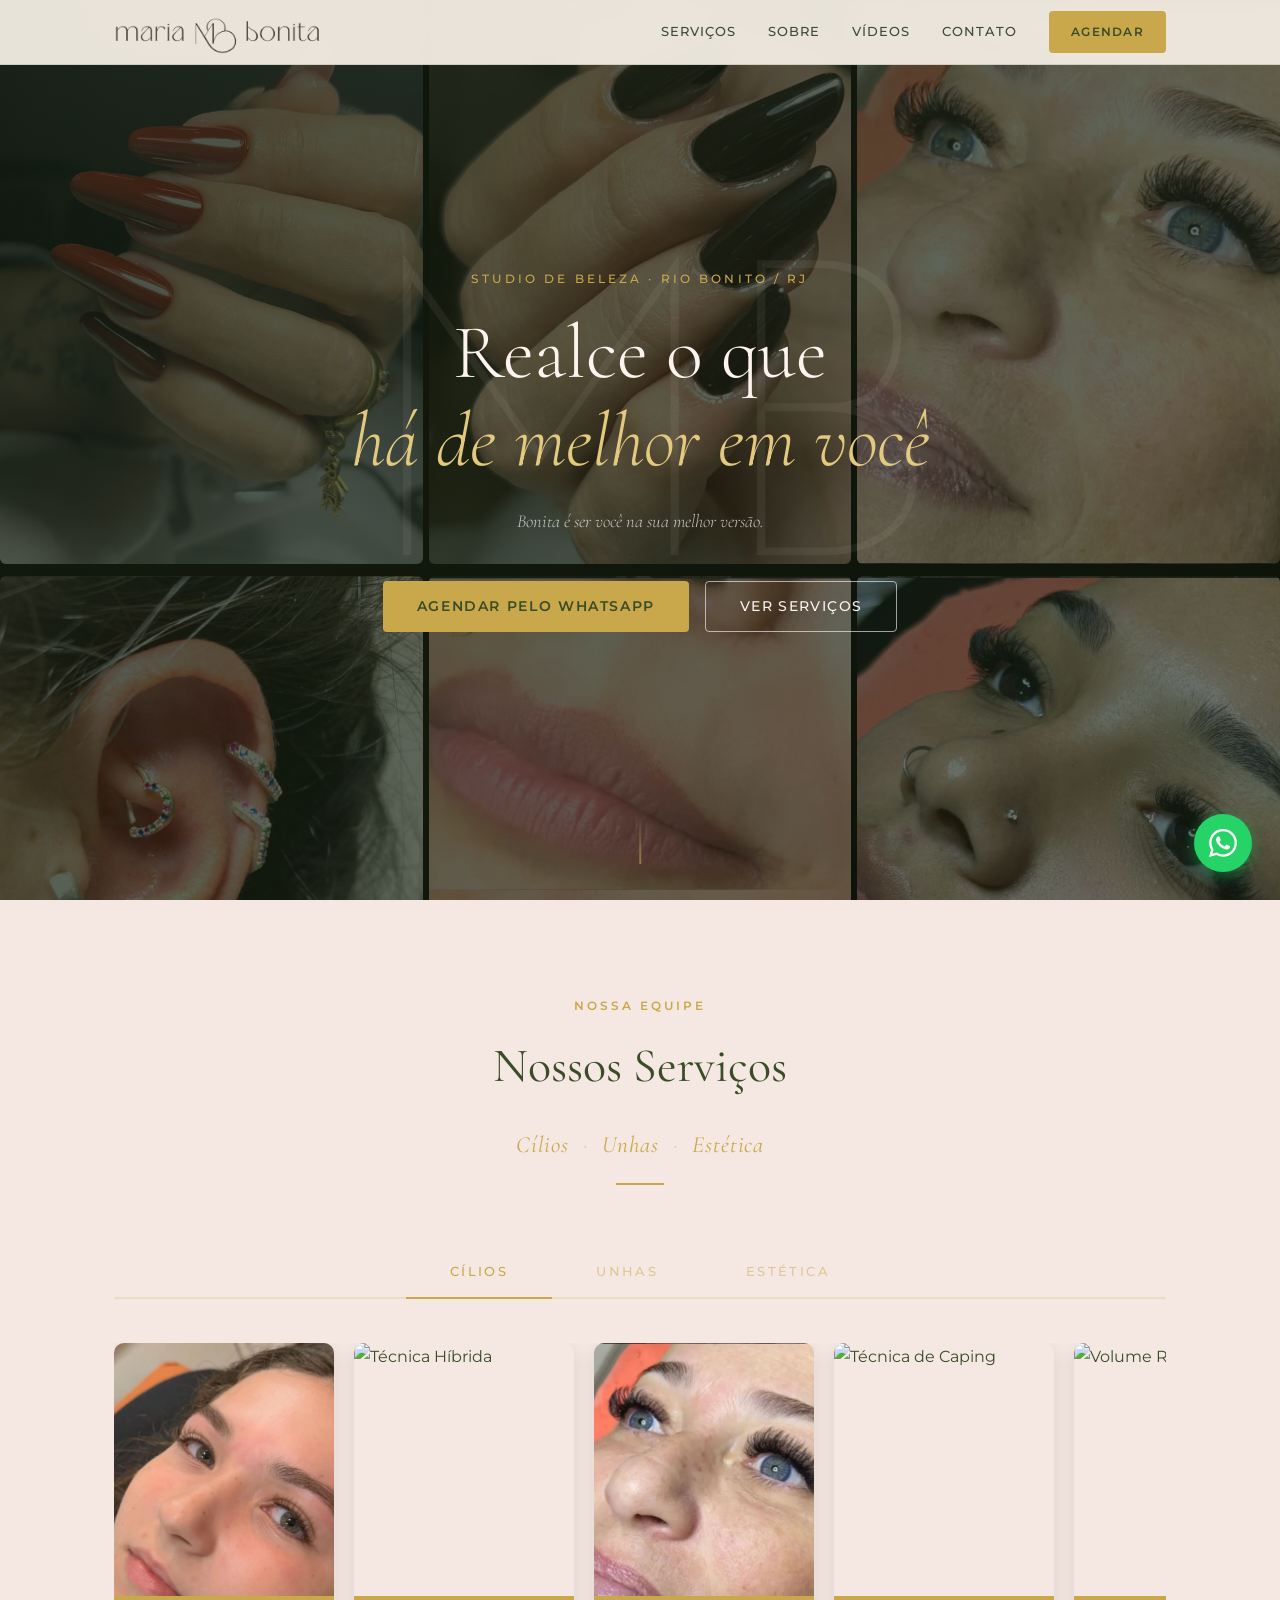
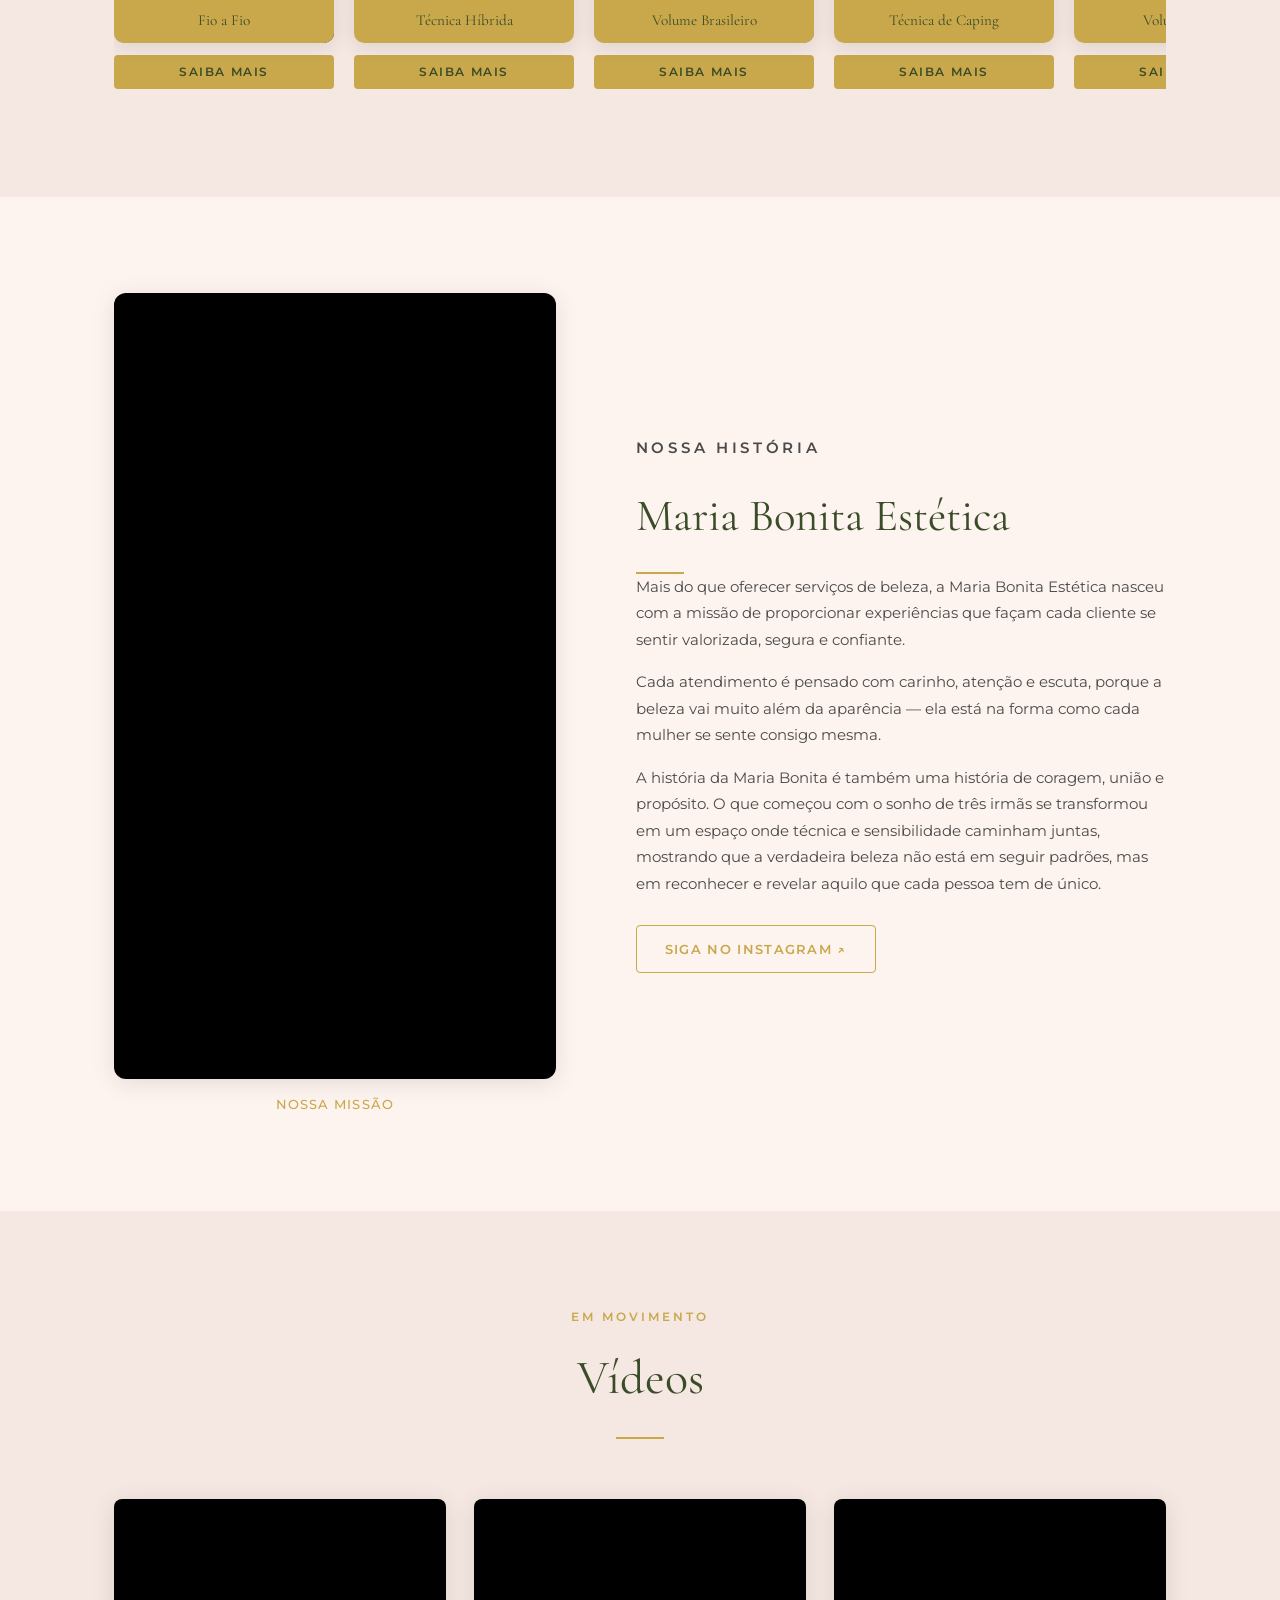
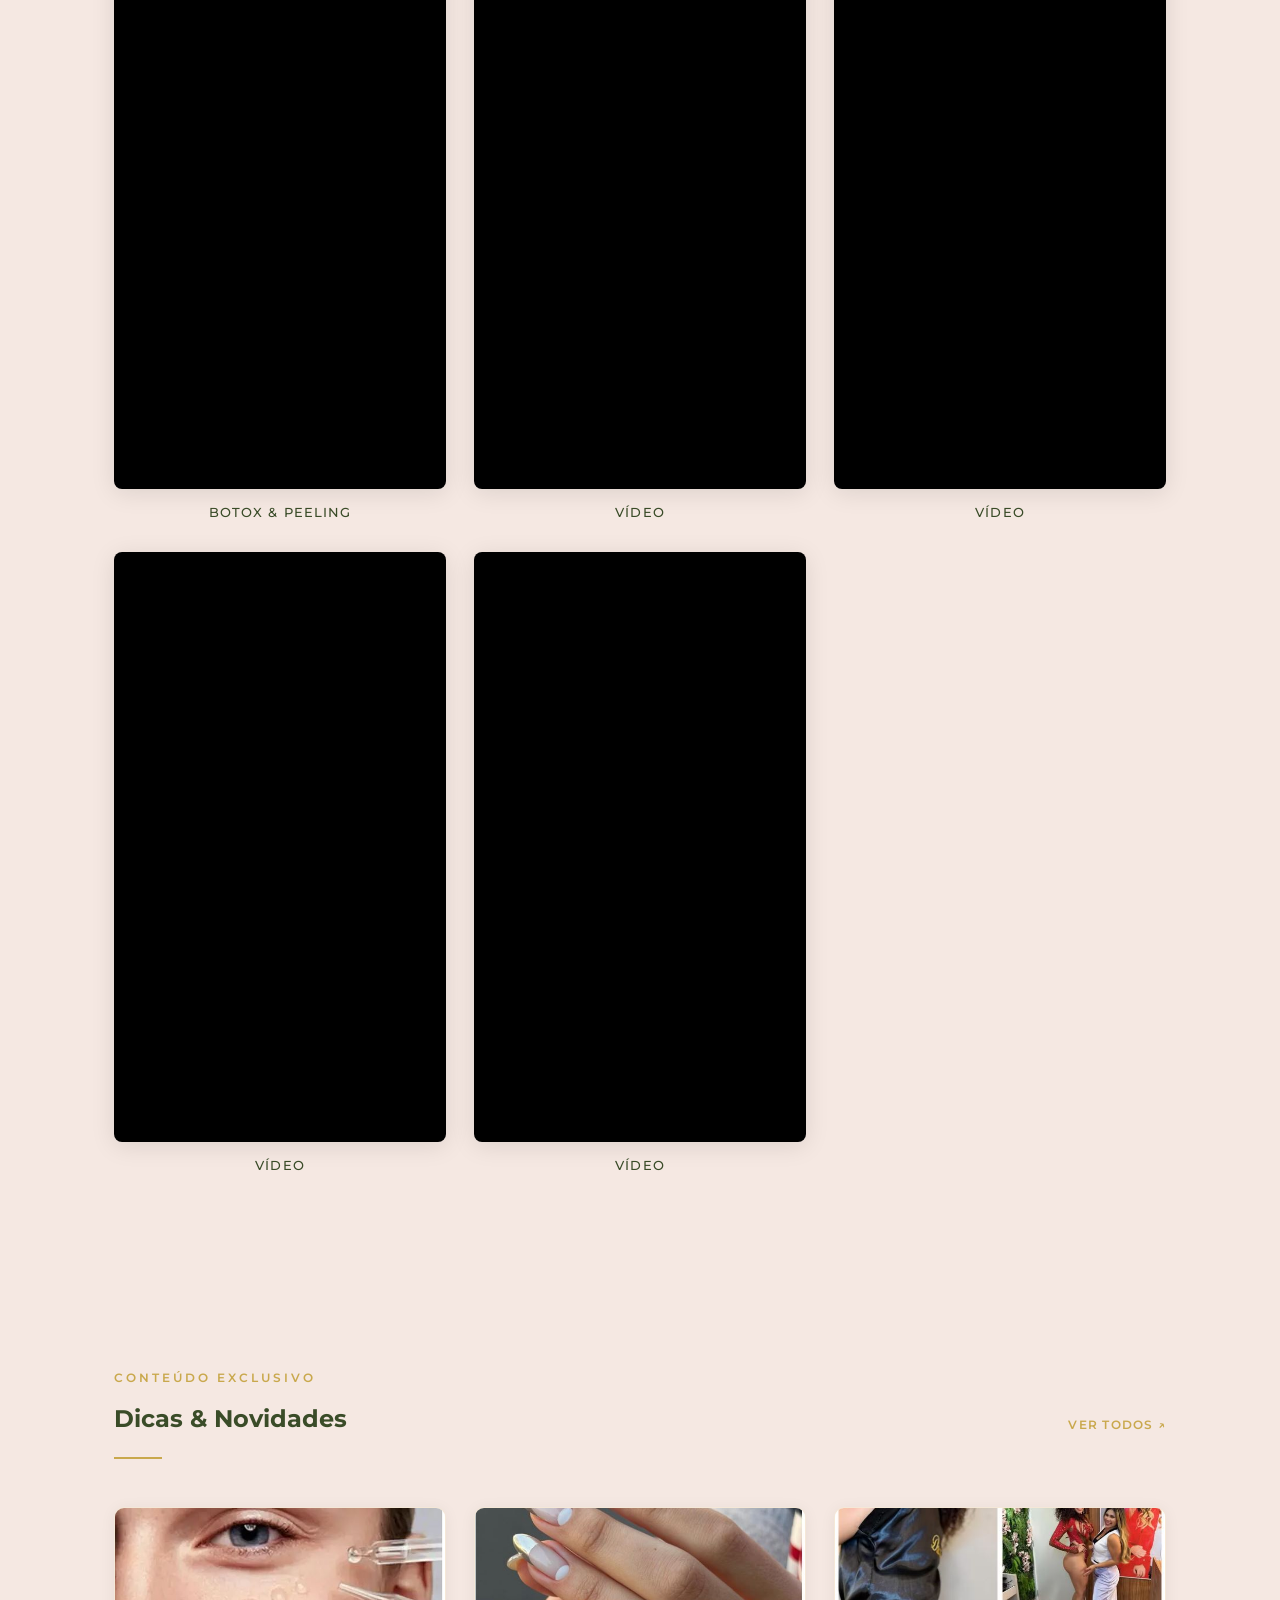
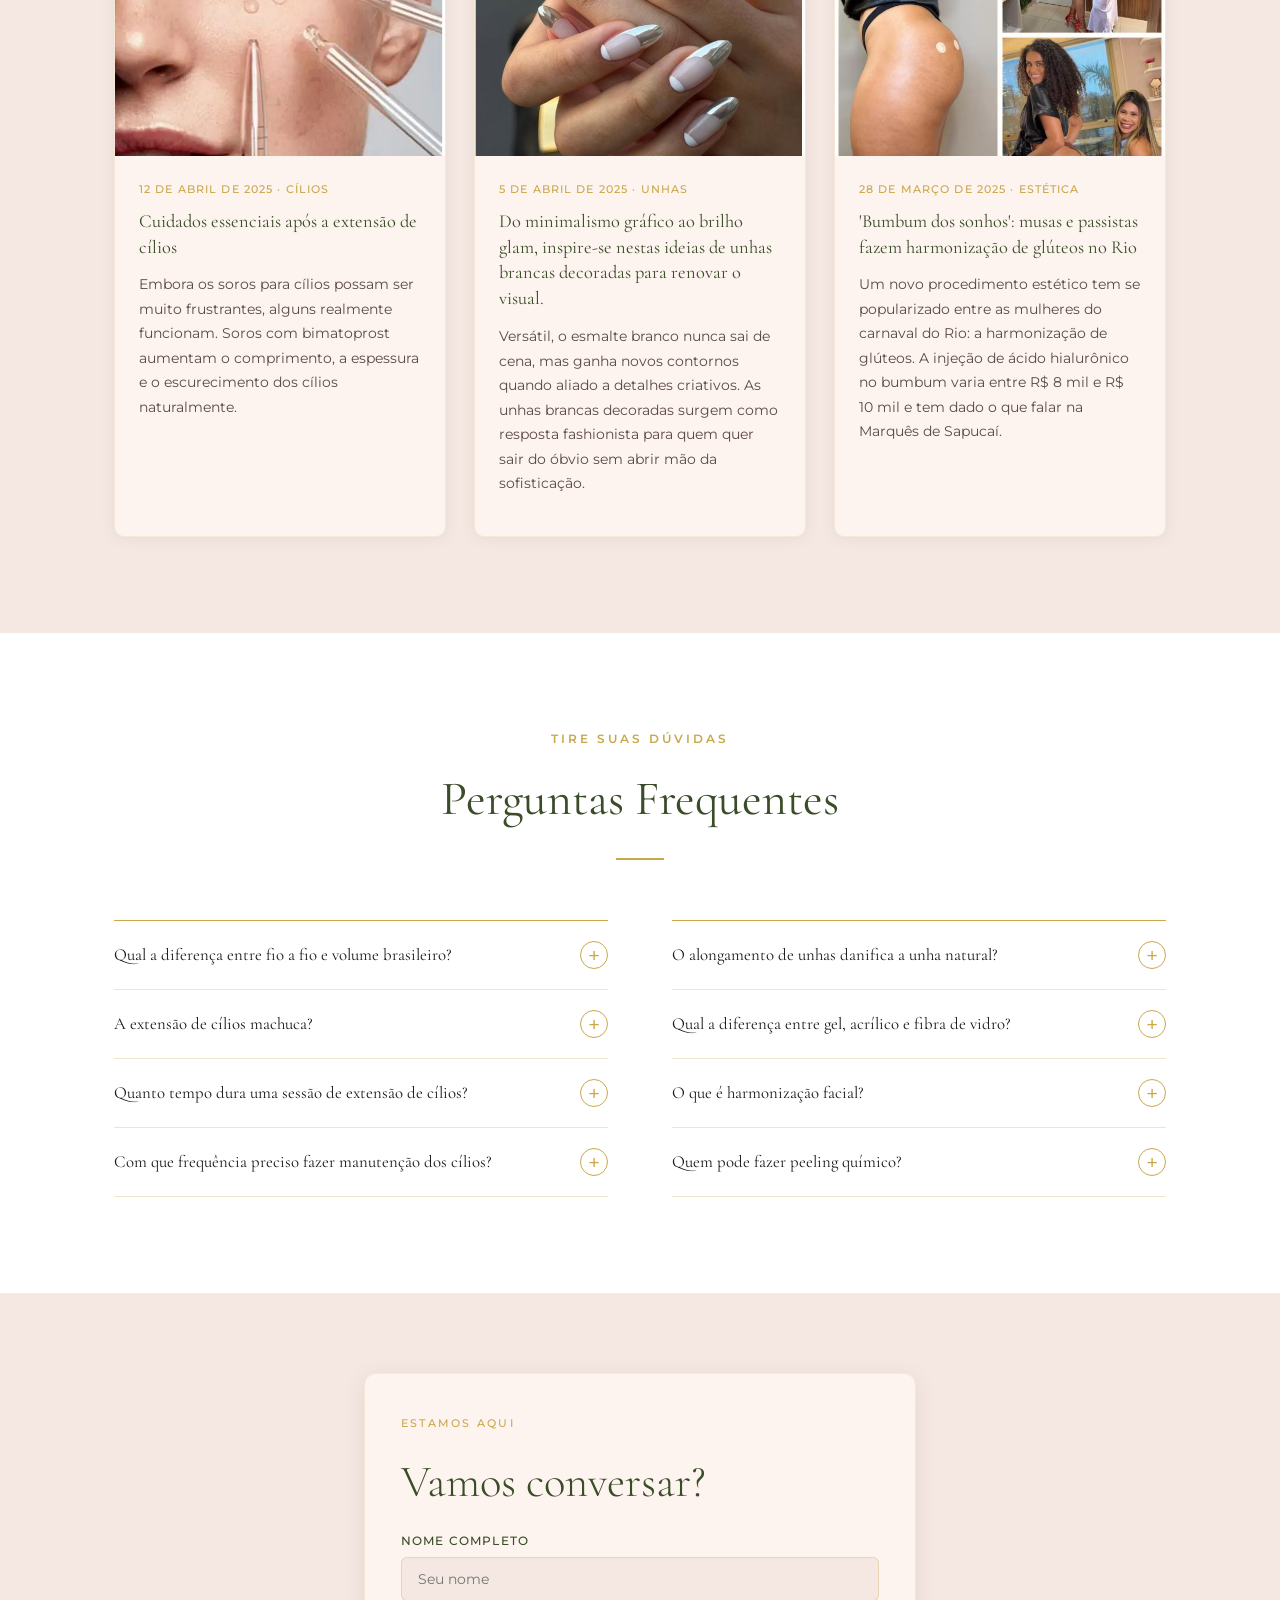
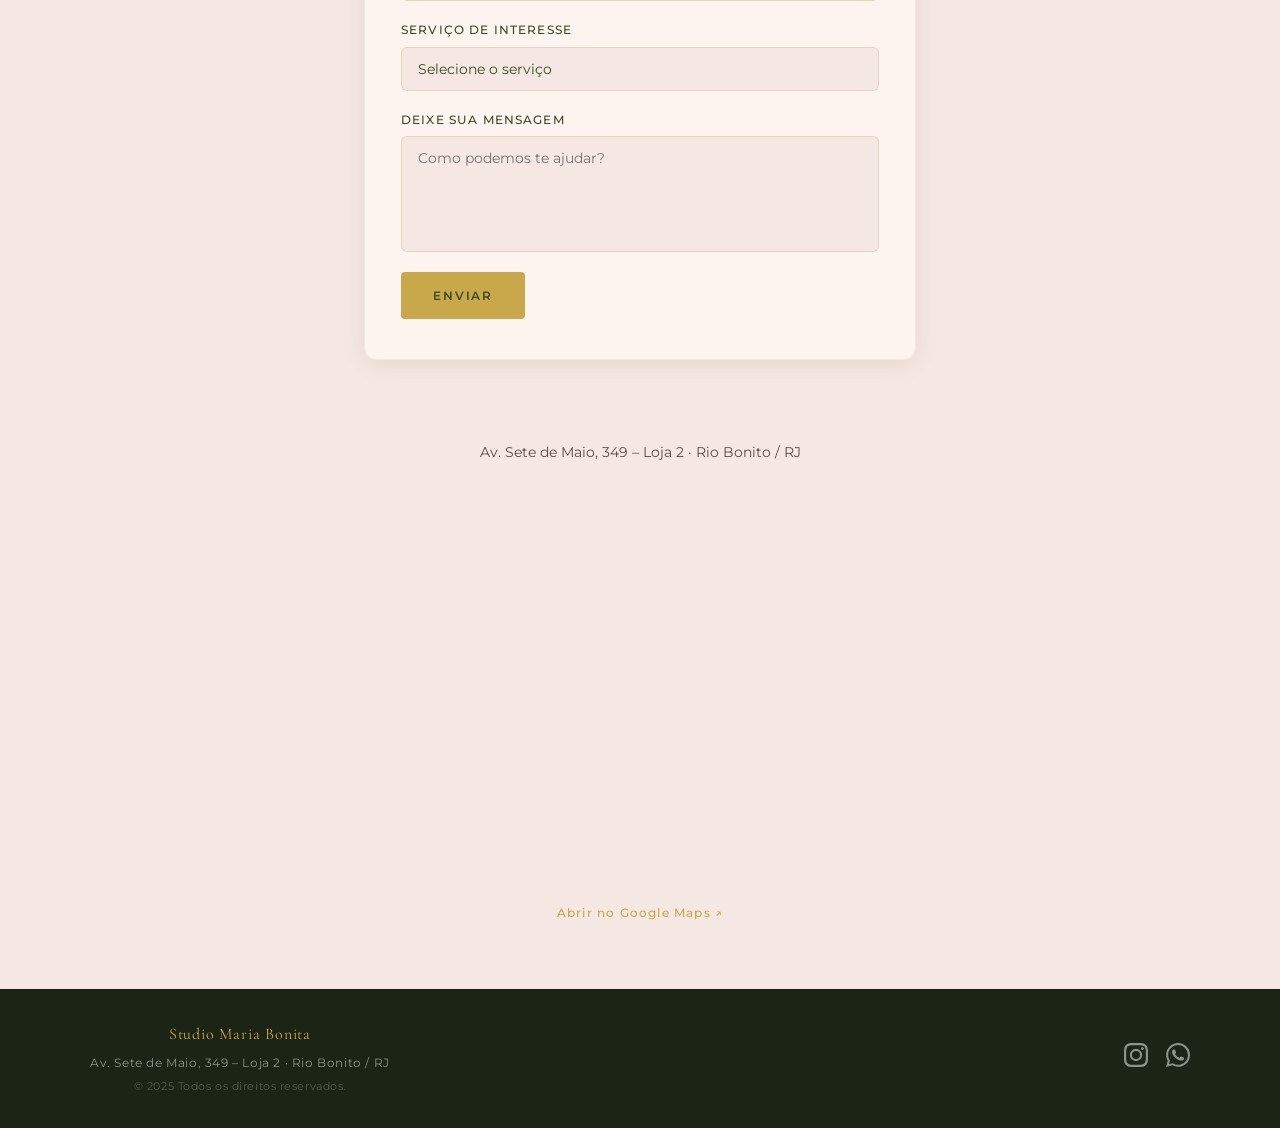
==== index.html @ 5a76dc95 "Blog: atualiza titulo do card 2 para unhas brancas decoradas Co-Authored-By: Claude Sonnet 4.6 <nore" ====
<!DOCTYPE html>
<html lang="pt-BR">
<head>
  <meta charset="UTF-8" />
  <meta name="viewport" content="width=device-width, initial-scale=1.0" />
  <title>Studio Maria Bonita – Rio Bonito/RJ</title>
  <link rel="preconnect" href="https://fonts.googleapis.com" />
  <link rel="preconnect" href="https://fonts.gstatic.com" crossorigin />
  <link href="https://fonts.googleapis.com/css2?family=Cormorant+Garamond:ital,wght@0,300;0,400;0,600;1,300;1,400&family=Josefin+Sans:wght@100;300&family=Montserrat:wght@300;400;500;600&display=swap" rel="stylesheet" />
  <link rel="stylesheet" href="style.css" />
</head>
<body>

  <!-- HEADER -->
  <header>
    <div class="header-inner">
      <div class="logo">
        <img src="fotos/logo_mb_transparente.png" alt="Maria Bonita Studio de Beleza" class="logo-img" />
      </div>
      <button class="menu-toggle" id="menuToggle" aria-label="Abrir menu">
        <span></span><span></span><span></span>
      </button>
      <nav id="mainNav">
        <a href="#servicos">Serviços</a>
        <a href="#sobre">Sobre</a>
        <a href="#videos">Vídeos</a>
        <a href="#contato">Contato</a>
        <a href="https://wa.me/5521996194593" class="btn-nav" target="_blank" rel="noopener">Agendar</a>
      </nav>
    </div>
  </header>

  <!-- HERO com galeria de fundo -->
  <section class="hero">

    <!-- Colunas de fotos rolando como fundo -->
    <div class="gallery-infinite hero-gallery">

      <!-- Coluna 1 -->
      <div class="gallery-col">
        <div class="gallery-col-track" style="--dur:32s">
          <img src="fotos/foto 1.jpg"  alt="Studio Maria Bonita" />
          <img src="fotos/foto 2.JPG"  alt="Lash Designer" />
          <img src="fotos/foto 3.JPG"  alt="Studio Maria Bonita" />
          <img src="fotos/foto 4.JPG"  alt="Studio Maria Bonita" />
          <!-- duplicado -->
          <img src="fotos/foto 1.jpg"  alt="Studio Maria Bonita" aria-hidden="true" />
          <img src="fotos/foto 2.JPG"  alt="Lash Designer" aria-hidden="true" />
          <img src="fotos/foto 3.JPG"  alt="Studio Maria Bonita" aria-hidden="true" />
          <img src="fotos/foto 4.JPG"  alt="Studio Maria Bonita" aria-hidden="true" />
        </div>
      </div>

      <!-- Coluna 2 (mais lenta) -->
      <div class="gallery-col">
        <div class="gallery-col-track" style="--dur:45s">
          <img src="fotos/foto 5.JPG"  alt="Studio Maria Bonita" />
          <img src="fotos/foto 6.JPG"  alt="Studio Maria Bonita" />
          <img src="fotos/foto 7.JPG"  alt="Studio Maria Bonita" />
          <img src="fotos/foto 8.JPG"  alt="Studio Maria Bonita" />
          <!-- duplicado -->
          <img src="fotos/foto 5.JPG"  alt="Studio Maria Bonita" aria-hidden="true" />
          <img src="fotos/foto 6.JPG"  alt="Studio Maria Bonita" aria-hidden="true" />
          <img src="fotos/foto 7.JPG"  alt="Studio Maria Bonita" aria-hidden="true" />
          <img src="fotos/foto 8.JPG"  alt="Studio Maria Bonita" aria-hidden="true" />
        </div>
      </div>

      <!-- Coluna 3 -->
      <div class="gallery-col">
        <div class="gallery-col-track" style="--dur:38s">
          <img src="fotos/foto 9.JPG"   alt="Studio Maria Bonita" />
          <img src="fotos/foto 10.JPG"  alt="Studio Maria Bonita" />
          <img src="fotos/foto 11.JPG"  alt="Studio Maria Bonita" />
          <img src="fotos/foto 11.webp" alt="Studio Maria Bonita" />
          <!-- duplicado -->
          <img src="fotos/foto 9.JPG"   alt="Studio Maria Bonita" aria-hidden="true" />
          <img src="fotos/foto 10.JPG"  alt="Studio Maria Bonita" aria-hidden="true" />
          <img src="fotos/foto 11.JPG"  alt="Studio Maria Bonita" aria-hidden="true" />
          <img src="fotos/foto 11.webp" alt="Studio Maria Bonita" aria-hidden="true" />
        </div>
      </div>

    </div><!-- /hero-gallery -->

    <div class="hero-overlay"></div>
    <div class="hero-watermark" aria-hidden="true">MB</div>
    <div class="hero-content">
      <p class="hero-eyebrow">Studio de Beleza · Rio Bonito / RJ</p>
      <h1>Realce o que<br /><em>há de melhor em você</em></h1>
      <p class="hero-slogan">Bonita é ser você na sua melhor versão.</p>
      <div class="hero-actions">
        <a href="https://wa.me/5521996194593" class="btn-primary" target="_blank" rel="noopener">
          Agendar pelo WhatsApp
        </a>
        <a href="#servicos" class="btn-outline">Ver Serviços</a>
      </div>
    </div>
    <div class="hero-scroll-hint">
      <span></span>
    </div>
  </section>

  <!-- SERVIÇOS -->
  <section id="servicos" class="section services-section">
    <div class="container">
      <div class="section-header">
        <p class="section-eyebrow">Nossa equipe</p>
        <h2>Nossos Serviços</h2>
        <p class="services-specialties">
          <span class="spc-tag">Cílios</span>
          <span class="spc-sep">·</span>
          <span class="spc-tag">Unhas</span>
          <span class="spc-sep">·</span>
          <span class="spc-tag">Estética</span>
        </p>
        <div class="divider"></div>
      </div>

      <!-- Abas por profissional -->
      <div class="prof-tabs">
        <button class="prof-tab active" data-prof="kelly">
          <span class="prof-tab-role">Cílios</span>
        </button>
        <button class="prof-tab" data-prof="dayne">
          <span class="prof-tab-role">Unhas</span>
        </button>
        <button class="prof-tab" data-prof="lorrany">
          <span class="prof-tab-role">Estética</span>
        </button>
      </div>

      <!-- KELLY -->
      <div class="prof-panel active" id="panel-kelly">
        <div class="prof-scroll">

          <div class="svc-card">
            <div class="svc-img">
              <img src="Kelly/fia fio.JPG" alt="Fio a Fio" />
              <div class="svc-label"><span>Fio a Fio</span></div>
            </div>
            <button class="svc-saiba"
              data-foto="Kelly/fia fio.JPG"
              data-nome="Fio a Fio"
              data-desc="Natural e discreto — aplicamos um fio sintético ultrafino por cílio natural. Ideal para quem busca um olhar levinho, sofisticado e de efeito natural no dia a dia. Perfeito para iniciantes ou para quem prefere resultados sutis e elegantes."
              data-preco="A partir de R$ 140"
              data-manut="Manutenção R$ 80"
              data-wa="Olá!%20Gostaria%20de%20agendar%20Fio%20a%20Fio%20com%20a%20Kelly.">Saiba mais</button>
          </div>

          <div class="svc-card">
            <div class="svc-img">
              <img src="Kelly/foto 2.JPG" alt="Técnica Híbrida" />
              <div class="svc-label"><span>Técnica Híbrida</span></div>
            </div>
            <button class="svc-saiba"
              data-foto="Kelly/foto 2.JPG"
              data-nome="Técnica Híbrida"
              data-desc="Combina o fio a fio com o volume, alternando fios simples e leques ao longo do olhar. O resultado é um olhar cheio de textura e profundidade, sem perder a naturalidade. Excelente para quem quer mais do que o fio a fio, mas ainda prefere um efeito delicado."
              data-preco="A partir de R$ 160"
              data-manut="Manutenção R$ 90"
              data-wa="Olá!%20Gostaria%20de%20agendar%20Técnica%20Híbrida%20com%20a%20Kelly.">Saiba mais</button>
          </div>

          <div class="svc-card">
            <div class="svc-img">
              <img src="Kelly/volume brasilheiro.JPG" alt="Volume Brasileiro" />
              <div class="svc-label"><span>Volume Brasileiro</span></div>
            </div>
            <button class="svc-saiba"
              data-foto="Kelly/volume brasilheiro.JPG"
              data-nome="Volume Brasileiro"
              data-desc="Leques com 3 a 6 fios finíssimos aplicados em cada cílio natural. Os cílios ficam visivelmente mais volumosos, intensos e definidos — perfeitos para um olhar marcante e cheio de personalidade no dia a dia ou em ocasiões especiais."
              data-preco="A partir de R$ 160"
              data-manut="Manutenção R$ 90"
              data-wa="Olá!%20Gostaria%20de%20agendar%20Volume%20Brasileiro%20com%20a%20Kelly.">Saiba mais</button>
          </div>

          <div class="svc-card">
            <div class="svc-img">
              <img src="Kelly/tecnica Caping.JPG" alt="Técnica de Caping" />
              <div class="svc-label"><span>Técnica de Caping</span></div>
            </div>
            <button class="svc-saiba"
              data-foto="Kelly/tecnica Caping.JPG"
              data-nome="Técnica de Caping"
              data-desc="Técnica avançada que garante maior fixação e durabilidade. Os fios envolvem a base do cílio natural de forma precisa, proporcionando um resultado mais cheio, com acabamento impecável e duração superior às técnicas convencionais."
              data-preco="A partir de R$ 185"
              data-manut="Manutenção R$ 110"
              data-wa="Olá!%20Gostaria%20de%20agendar%20Técnica%20de%20Caping%20com%20a%20Kelly.">Saiba mais</button>
          </div>

          <div class="svc-card">
            <div class="svc-img">
              <img src="Kelly/volume russo.JPG" alt="Volume Russo" />
              <div class="svc-label"><span>Volume Russo</span></div>
            </div>
            <button class="svc-saiba"
              data-foto="Kelly/volume russo.JPG"
              data-nome="Volume Russo"
              data-desc="A técnica mais densa e dramática — leques com 5 a 16 fios ultrafinos por cílio. Para quem deseja um olhar poderoso, intenso e de efeito cinema. O resultado é um volume cheio e uniforme que transforma o olhar completamente."
              data-preco="A partir de R$ 195"
              data-manut="Manutenção R$ 130"
              data-wa="Olá!%20Gostaria%20de%20agendar%20Volume%20Russo%20com%20a%20Kelly.">Saiba mais</button>
          </div>

          <div class="svc-card">
            <div class="svc-img">
              <img src="Kelly/foto 2.JPG" alt="Técnica Expresso" />
              <div class="svc-label"><span>Técnica Expresso</span></div>
            </div>
            <button class="svc-saiba"
              data-foto="Kelly/foto 2.JPG"
              data-nome="Técnica Expresso"
              data-desc="Aplicação rápida e eficiente para quem quer renovar o visual sem abrir mão da elegância. Resultado bonito em menos tempo — ideal para quem tem uma agenda cheia e quer sempre estar com o olhar impecável."
              data-preco="A partir de R$ 120"
              data-manut=""
              data-wa="Olá!%20Gostaria%20de%20agendar%20Técnica%20Expresso%20com%20a%20Kelly.">Saiba mais</button>
          </div>

        </div>
      </div>

      <!-- DAYNE -->
      <div class="prof-panel" id="panel-dayne">
        <div class="prof-scroll">

          <div class="svc-card svc-card--text">
            <p class="svc-card-nome">Manicure</p>
            <a href="https://wa.me/5521996194593?text=Olá!%20Gostaria%20de%20agendar%20Manicure%20com%20a%20Dayne." class="svc-btn" target="_blank" rel="noopener">Agendar</a>
          </div>

          <div class="svc-card svc-card--text">
            <p class="svc-card-nome">Pedicure</p>
            <a href="https://wa.me/5521996194593?text=Olá!%20Gostaria%20de%20agendar%20Pedicure%20com%20a%20Dayne." class="svc-btn" target="_blank" rel="noopener">Agendar</a>
          </div>

          <div class="svc-card svc-card--text">
            <p class="svc-card-nome">Esmaltação em Gel</p>
            <a href="https://wa.me/5521996194593?text=Olá!%20Gostaria%20de%20agendar%20Esmaltação%20em%20Gel%20com%20a%20Dayne." class="svc-btn" target="_blank" rel="noopener">Agendar</a>
          </div>

          <div class="svc-card svc-card--text">
            <p class="svc-card-nome">Alongamento de Unhas</p>
            <a href="https://wa.me/5521996194593?text=Olá!%20Gostaria%20de%20agendar%20Alongamento%20de%20Unhas%20com%20a%20Dayne." class="svc-btn" target="_blank" rel="noopener">Agendar</a>
          </div>

        </div>
      </div>

      <!-- LORRANY -->
      <div class="prof-panel" id="panel-lorrany">
        <div class="prof-scroll">

          <div class="svc-card svc-card--text">
            <p class="svc-card-nome">Harmonização Facial</p>
            <a href="https://wa.me/5521996194593?text=Olá!%20Gostaria%20de%20saber%20sobre%20Harmonização%20Facial%20com%20a%20Lorrany." class="svc-btn" target="_blank" rel="noopener">Agendar</a>
          </div>

          <div class="svc-card svc-card--text">
            <p class="svc-card-nome">Preenchimento Facial</p>
            <a href="https://wa.me/5521996194593?text=Olá!%20Gostaria%20de%20saber%20sobre%20Preenchimento%20Facial%20com%20a%20Lorrany." class="svc-btn" target="_blank" rel="noopener">Agendar</a>
          </div>

          <div class="svc-card svc-card--text">
            <p class="svc-card-nome">Peeling Químico</p>
            <a href="https://wa.me/5521996194593?text=Olá!%20Gostaria%20de%20saber%20sobre%20Peeling%20Químico%20com%20a%20Lorrany." class="svc-btn" target="_blank" rel="noopener">Agendar</a>
          </div>

          <div class="svc-card svc-card--text">
            <p class="svc-card-nome">Tratamentos Corporais</p>
            <a href="https://wa.me/5521996194593?text=Olá!%20Gostaria%20de%20saber%20sobre%20Tratamentos%20Corporais%20com%20a%20Lorrany." class="svc-btn" target="_blank" rel="noopener">Agendar</a>
          </div>

        </div>
      </div>

    </div>
  </section>

  <!-- SOBRE -->
  <section id="sobre" class="section about-section">
    <div class="container about-grid">
      <div class="about-deco">
        <div class="video-card">
          <div class="video-wrap">
            <video src="fotos/video-nossa-historia.mp4" muted loop playsinline autoplay></video>
            <button class="video-sound-btn" aria-label="Ativar som">
              <svg xmlns="http://www.w3.org/2000/svg" viewBox="0 0 24 24" fill="currentColor" width="20" height="20" class="icon-muted"><path d="M16.5 12c0-1.77-1.02-3.29-2.5-4.03v2.21l2.45 2.45c.03-.2.05-.41.05-.63zm2.5 0c0 .94-.2 1.82-.54 2.64l1.51 1.51C20.63 14.91 21 13.5 21 12c0-4.28-2.99-7.86-7-8.77v2.06c2.89.86 5 3.54 5 6.71zM4.27 3L3 4.27 7.73 9H3v6h4l5 5v-6.73l4.25 4.25c-.67.52-1.42.93-2.25 1.18v2.06c1.38-.31 2.63-.95 3.69-1.81L19.73 21 21 19.73l-9-9L4.27 3zM12 4L9.91 6.09 12 8.18V4z"/></svg>
              <svg xmlns="http://www.w3.org/2000/svg" viewBox="0 0 24 24" fill="currentColor" width="20" height="20" class="icon-sound" style="display:none"><path d="M3 9v6h4l5 5V4L7 9H3zm13.5 3c0-1.77-1.02-3.29-2.5-4.03v8.05c1.48-.73 2.5-2.25 2.5-4.02zM14 3.23v2.06c2.89.86 5 3.54 5 6.71s-2.11 5.85-5 6.71v2.06c4.01-.91 7-4.49 7-8.77s-2.99-7.86-7-8.77z"/></svg>
            </button>
          </div>
          <p class="video-label" style="color: var(--dourado); margin-top: 14px;">Nossa Missão</p>
        </div>
      </div>
      <div class="about-text">
        <p class="section-eyebrow">Nossa história</p>
        <h2>Maria Bonita Estética</h2>
        <div class="divider left"></div>
        <p>Mais do que oferecer serviços de beleza, a Maria Bonita Estética nasceu com a missão de proporcionar experiências que façam cada cliente se sentir valorizada, segura e confiante.</p>
        <p>Cada atendimento é pensado com carinho, atenção e escuta, porque a beleza vai muito além da aparência — ela está na forma como cada mulher se sente consigo mesma.</p>
        <p>A história da Maria Bonita é também uma história de coragem, união e propósito. O que começou com o sonho de três irmãs se transformou em um espaço onde técnica e sensibilidade caminham juntas, mostrando que a verdadeira beleza não está em seguir padrões, mas em reconhecer e revelar aquilo que cada pessoa tem de único.</p>
        <a href="https://www.instagram.com/m.ariabonitaestetica" class="btn-ghost" target="_blank" rel="noopener">
          Siga no Instagram ↗
        </a>
      </div>
    </div>
  </section>

  <!-- VÍDEOS -->
  <section id="videos" class="section videos-section">
    <div class="container">
      <div class="section-header">
        <p class="section-eyebrow">Em movimento</p>
        <h2>Vídeos</h2>
        <div class="divider"></div>
      </div>
      <div class="videos-grid">

        <div class="video-card">
          <div class="video-wrap">
            <video src="fotos/video-botox-peeling.mp4" muted loop playsinline autoplay></video>
            <button class="video-sound-btn" aria-label="Ativar som">
              <svg xmlns="http://www.w3.org/2000/svg" viewBox="0 0 24 24" fill="currentColor" width="20" height="20" class="icon-muted"><path d="M16.5 12c0-1.77-1.02-3.29-2.5-4.03v2.21l2.45 2.45c.03-.2.05-.41.05-.63zm2.5 0c0 .94-.2 1.82-.54 2.64l1.51 1.51C20.63 14.91 21 13.5 21 12c0-4.28-2.99-7.86-7-8.77v2.06c2.89.86 5 3.54 5 6.71zM4.27 3L3 4.27 7.73 9H3v6h4l5 5v-6.73l4.25 4.25c-.67.52-1.42.93-2.25 1.18v2.06c1.38-.31 2.63-.95 3.69-1.81L19.73 21 21 19.73l-9-9L4.27 3zM12 4L9.91 6.09 12 8.18V4z"/></svg>
              <svg xmlns="http://www.w3.org/2000/svg" viewBox="0 0 24 24" fill="currentColor" width="20" height="20" class="icon-sound" style="display:none"><path d="M3 9v6h4l5 5V4L7 9H3zm13.5 3c0-1.77-1.02-3.29-2.5-4.03v8.05c1.48-.73 2.5-2.25 2.5-4.02zM14 3.23v2.06c2.89.86 5 3.54 5 6.71s-2.11 5.85-5 6.71v2.06c4.01-.91 7-4.49 7-8.77s-2.99-7.86-7-8.77z"/></svg>
            </button>
          </div>
          <p class="video-label">Botox &amp; Peeling</p>
        </div>

        <div class="video-card">
          <div class="video-wrap">
            <video src="fotos/snapinsta.com.br-69e0d0b829433.mp4" muted loop playsinline autoplay></video>
            <button class="video-sound-btn" aria-label="Ativar som">
              <svg xmlns="http://www.w3.org/2000/svg" viewBox="0 0 24 24" fill="currentColor" width="20" height="20" class="icon-muted"><path d="M16.5 12c0-1.77-1.02-3.29-2.5-4.03v2.21l2.45 2.45c.03-.2.05-.41.05-.63zm2.5 0c0 .94-.2 1.82-.54 2.64l1.51 1.51C20.63 14.91 21 13.5 21 12c0-4.28-2.99-7.86-7-8.77v2.06c2.89.86 5 3.54 5 6.71zM4.27 3L3 4.27 7.73 9H3v6h4l5 5v-6.73l4.25 4.25c-.67.52-1.42.93-2.25 1.18v2.06c1.38-.31 2.63-.95 3.69-1.81L19.73 21 21 19.73l-9-9L4.27 3zM12 4L9.91 6.09 12 8.18V4z"/></svg>
              <svg xmlns="http://www.w3.org/2000/svg" viewBox="0 0 24 24" fill="currentColor" width="20" height="20" class="icon-sound" style="display:none"><path d="M3 9v6h4l5 5V4L7 9H3zm13.5 3c0-1.77-1.02-3.29-2.5-4.03v8.05c1.48-.73 2.5-2.25 2.5-4.02zM14 3.23v2.06c2.89.86 5 3.54 5 6.71s-2.11 5.85-5 6.71v2.06c4.01-.91 7-4.49 7-8.77s-2.99-7.86-7-8.77z"/></svg>
            </button>
          </div>
          <p class="video-label">Vídeo</p>
        </div>

        <div class="video-card">
          <div class="video-wrap">
            <video src="fotos/snapinsta.com.br-69e0d14d1050c.mp4" muted loop playsinline autoplay></video>
            <button class="video-sound-btn" aria-label="Ativar som">
              <svg xmlns="http://www.w3.org/2000/svg" viewBox="0 0 24 24" fill="currentColor" width="20" height="20" class="icon-muted"><path d="M16.5 12c0-1.77-1.02-3.29-2.5-4.03v2.21l2.45 2.45c.03-.2.05-.41.05-.63zm2.5 0c0 .94-.2 1.82-.54 2.64l1.51 1.51C20.63 14.91 21 13.5 21 12c0-4.28-2.99-7.86-7-8.77v2.06c2.89.86 5 3.54 5 6.71zM4.27 3L3 4.27 7.73 9H3v6h4l5 5v-6.73l4.25 4.25c-.67.52-1.42.93-2.25 1.18v2.06c1.38-.31 2.63-.95 3.69-1.81L19.73 21 21 19.73l-9-9L4.27 3zM12 4L9.91 6.09 12 8.18V4z"/></svg>
              <svg xmlns="http://www.w3.org/2000/svg" viewBox="0 0 24 24" fill="currentColor" width="20" height="20" class="icon-sound" style="display:none"><path d="M3 9v6h4l5 5V4L7 9H3zm13.5 3c0-1.77-1.02-3.29-2.5-4.03v8.05c1.48-.73 2.5-2.25 2.5-4.02zM14 3.23v2.06c2.89.86 5 3.54 5 6.71s-2.11 5.85-5 6.71v2.06c4.01-.91 7-4.49 7-8.77s-2.99-7.86-7-8.77z"/></svg>
            </button>
          </div>
          <p class="video-label">Vídeo</p>
        </div>

        <div class="video-card">
          <div class="video-wrap">
            <video src="fotos/snapinsta.com.br-69e0d4f2aaac2.mp4" muted loop playsinline autoplay></video>
            <button class="video-sound-btn" aria-label="Ativar som">
              <svg xmlns="http://www.w3.org/2000/svg" viewBox="0 0 24 24" fill="currentColor" width="20" height="20" class="icon-muted"><path d="M16.5 12c0-1.77-1.02-3.29-2.5-4.03v2.21l2.45 2.45c.03-.2.05-.41.05-.63zm2.5 0c0 .94-.2 1.82-.54 2.64l1.51 1.51C20.63 14.91 21 13.5 21 12c0-4.28-2.99-7.86-7-8.77v2.06c2.89.86 5 3.54 5 6.71zM4.27 3L3 4.27 7.73 9H3v6h4l5 5v-6.73l4.25 4.25c-.67.52-1.42.93-2.25 1.18v2.06c1.38-.31 2.63-.95 3.69-1.81L19.73 21 21 19.73l-9-9L4.27 3zM12 4L9.91 6.09 12 8.18V4z"/></svg>
              <svg xmlns="http://www.w3.org/2000/svg" viewBox="0 0 24 24" fill="currentColor" width="20" height="20" class="icon-sound" style="display:none"><path d="M3 9v6h4l5 5V4L7 9H3zm13.5 3c0-1.77-1.02-3.29-2.5-4.03v8.05c1.48-.73 2.5-2.25 2.5-4.02zM14 3.23v2.06c2.89.86 5 3.54 5 6.71s-2.11 5.85-5 6.71v2.06c4.01-.91 7-4.49 7-8.77s-2.99-7.86-7-8.77z"/></svg>
            </button>
          </div>
          <p class="video-label">Vídeo</p>
        </div>

        <div class="video-card">
          <div class="video-wrap">
            <video src="fotos/snapinsta.com.br-69e0dc5d5089e.mp4" muted loop playsinline autoplay></video>
            <button class="video-sound-btn" aria-label="Ativar som">
              <svg xmlns="http://www.w3.org/2000/svg" viewBox="0 0 24 24" fill="currentColor" width="20" height="20" class="icon-muted"><path d="M16.5 12c0-1.77-1.02-3.29-2.5-4.03v2.21l2.45 2.45c.03-.2.05-.41.05-.63zm2.5 0c0 .94-.2 1.82-.54 2.64l1.51 1.51C20.63 14.91 21 13.5 21 12c0-4.28-2.99-7.86-7-8.77v2.06c2.89.86 5 3.54 5 6.71zM4.27 3L3 4.27 7.73 9H3v6h4l5 5v-6.73l4.25 4.25c-.67.52-1.42.93-2.25 1.18v2.06c1.38-.31 2.63-.95 3.69-1.81L19.73 21 21 19.73l-9-9L4.27 3zM12 4L9.91 6.09 12 8.18V4z"/></svg>
              <svg xmlns="http://www.w3.org/2000/svg" viewBox="0 0 24 24" fill="currentColor" width="20" height="20" class="icon-sound" style="display:none"><path d="M3 9v6h4l5 5V4L7 9H3zm13.5 3c0-1.77-1.02-3.29-2.5-4.03v8.05c1.48-.73 2.5-2.25 2.5-4.02zM14 3.23v2.06c2.89.86 5 3.54 5 6.71s-2.11 5.85-5 6.71v2.06c4.01-.91 7-4.49 7-8.77s-2.99-7.86-7-8.77z"/></svg>
            </button>
          </div>
          <p class="video-label">Vídeo</p>
        </div>

      </div>
    </div>
  </section>

  <!-- BLOG -->
  <section class="section blog-section">
    <div class="container">
      <div class="blog-header">
        <div>
          <p class="section-eyebrow">Conteúdo exclusivo</p>
          <h2>Dicas &amp; Novidades</h2>
        </div>
        <a href="#" class="blog-ver-todos">Ver todos ↗</a>
      </div>
      <div class="divider" style="margin: 0 0 48px;"></div>

      <div class="blog-grid">

        <article class="blog-card">
          <div class="blog-card-img">
            <img src="Conteudo/cilios.JPG" alt="Cuidados após extensão de cílios" />
          </div>
          <div class="blog-card-body">
            <p class="blog-card-date">12 de abril de 2025 · Cílios</p>
            <h3 class="blog-card-title">Cuidados essenciais após a extensão de cílios</h3>
            <p class="blog-card-excerpt">Embora os soros para cílios possam ser muito frustrantes, alguns realmente funcionam. Soros com bimatoprost aumentam o comprimento, a espessura e o escurecimento dos cílios naturalmente.</p>
          </div>
        </article>

        <article class="blog-card">
          <div class="blog-card-img">
            <img src="Conteudo/unha.JPG" alt="Como escolher o alongamento de unhas ideal" />
          </div>
          <div class="blog-card-body">
            <p class="blog-card-date">5 de abril de 2025 · Unhas</p>
            <h3 class="blog-card-title">Do minimalismo gráfico ao brilho glam, inspire-se nestas ideias de unhas brancas decoradas para renovar o visual.</h3>
            <p class="blog-card-excerpt">Versátil, o esmalte branco nunca sai de cena, mas ganha novos contornos quando aliado a detalhes criativos. As unhas brancas decoradas surgem como resposta fashionista para quem quer sair do óbvio sem abrir mão da sofisticação.</p>
          </div>
        </article>

        <article class="blog-card">
          <div class="blog-card-img">
            <img src="Conteudo/estetica.JPG" alt="O que é harmonização facial" />
          </div>
          <div class="blog-card-body">
            <p class="blog-card-date">28 de março de 2025 · Estética</p>
            <h3 class="blog-card-title">'Bumbum dos sonhos': musas e passistas fazem harmonização de glúteos no Rio</h3>
            <p class="blog-card-excerpt">Um novo procedimento estético tem se popularizado entre as mulheres do carnaval do Rio: a harmonização de glúteos. A injeção de ácido hialurônico no bumbum varia entre R$ 8 mil e R$ 10 mil e tem dado o que falar na Marquês de Sapucaí.</p>
          </div>
        </article>

      </div>
    </div>
  </section>

  <!-- FAQ -->
  <section class="section faq-section">
    <div class="container">
      <div class="section-header">
        <p class="section-eyebrow">Tire suas dúvidas</p>
        <h2>Perguntas Frequentes</h2>
        <div class="divider"></div>
      </div>
      <div class="faq-grid">

        <div class="faq-col">
          <div class="faq-item">
            <button class="faq-q" aria-expanded="false">
              <span class="faq-q-text">Qual a diferença entre fio a fio e volume brasileiro?</span>
              <span class="faq-icon" aria-hidden="true">+</span>
            </button>
            <div class="faq-body" hidden>
              <p>No fio a fio, aplicamos um fio sintético por cílio natural — o resultado é discreto e bem natural. Já o volume brasileiro usa leques com 3 a 8 fios finíssimos em cada cílio, criando um efeito mais encorpado e dramático. A escolha depende do seu estilo e da quantidade de cílios naturais que você tem.</p>
            </div>
          </div>
          <div class="faq-item">
            <button class="faq-q" aria-expanded="false">
              <span class="faq-q-text">A extensão de cílios machuca?</span>
              <span class="faq-icon" aria-hidden="true">+</span>
            </button>
            <div class="faq-body" hidden>
              <p>Não! O procedimento é totalmente indolor. Durante a aplicação você fica deitada de olhos fechados enquanto a profissional trabalha com delicadeza e precisão. Muitas clientes relaxam tanto que chegam a cochilar.</p>
            </div>
          </div>
          <div class="faq-item">
            <button class="faq-q" aria-expanded="false">
              <span class="faq-q-text">Quanto tempo dura uma sessão de extensão de cílios?</span>
              <span class="faq-icon" aria-hidden="true">+</span>
            </button>
            <div class="faq-body" hidden>
              <p>A aplicação completa leva em média de 1h30 a 2h30, dependendo da técnica escolhida e da quantidade de cílios. As manutenções são mais rápidas, geralmente entre 45 minutos e 1h30.</p>
            </div>
          </div>
          <div class="faq-item">
            <button class="faq-q" aria-expanded="false">
              <span class="faq-q-text">Com que frequência preciso fazer manutenção dos cílios?</span>
              <span class="faq-icon" aria-hidden="true">+</span>
            </button>
            <div class="faq-body" hidden>
              <p>Recomendamos manutenção a cada 2 a 3 semanas. Os cílios naturais têm um ciclo de renovação próprio, então com o tempo os fios vão caindo junto com eles. A manutenção repõe os fios que caíram e mantém o visual sempre impecável.</p>
            </div>
          </div>
        </div>

        <div class="faq-col">
          <div class="faq-item">
            <button class="faq-q" aria-expanded="false">
              <span class="faq-q-text">O alongamento de unhas danifica a unha natural?</span>
              <span class="faq-icon" aria-hidden="true">+</span>
            </button>
            <div class="faq-body" hidden>
              <p>Quando feito por profissional qualificada e com os cuidados certos, o alongamento não danifica a unha natural. O segredo está na preparação correta e na remoção adequada. Aqui no estúdio, todo o processo é feito com segurança e respeito à saúde das suas unhas.</p>
            </div>
          </div>
          <div class="faq-item">
            <button class="faq-q" aria-expanded="false">
              <span class="faq-q-text">Qual a diferença entre gel, acrílico e fibra de vidro?</span>
              <span class="faq-icon" aria-hidden="true">+</span>
            </button>
            <div class="faq-body" hidden>
              <p>O <strong>gel</strong> tem acabamento mais natural e brilhante, é flexível e confortável. O <strong>acrílico</strong> é mais resistente e durável, ideal para quem tem unhas frágeis. A <strong>fibra de vidro</strong> é a mais leve e fina das três, perfeita para quem busca um resultado discreto e natural. A Dayne vai te ajudar a escolher a melhor opção para o seu dia a dia.</p>
            </div>
          </div>
          <div class="faq-item">
            <button class="faq-q" aria-expanded="false">
              <span class="faq-q-text">O que é harmonização facial?</span>
              <span class="faq-icon" aria-hidden="true">+</span>
            </button>
            <div class="faq-body" hidden>
              <p>Harmonização facial é um conjunto de procedimentos estéticos minimamente invasivos que equilibram e realçam os traços do rosto — como preenchimento labial, bichectomia, botox e rinomodelação. O objetivo não é mudar quem você é, mas revelar a sua melhor versão de forma natural e personalizada.</p>
            </div>
          </div>
          <div class="faq-item">
            <button class="faq-q" aria-expanded="false">
              <span class="faq-q-text">Quem pode fazer peeling químico?</span>
              <span class="faq-icon" aria-hidden="true">+</span>
            </button>
            <div class="faq-body" hidden>
              <p>A maioria das pessoas pode fazer peeling químico, mas a indicação depende do tipo de pele, histórico de saúde e objetivo do tratamento. Gestantes, pessoas com feridas abertas ou em uso de certos medicamentos precisam de avaliação prévia. Por isso, sempre fazemos uma consultoria antes do procedimento para garantir o melhor resultado com total segurança.</p>
            </div>
          </div>
        </div>

      </div>
    </div>
  </section>

  <!-- CONTATO -->
  <section id="contato" class="section contact-section">
    <div class="container contact-layout">

      <div class="contact-form-side">
        <p class="contact-eyebrow">Estamos aqui</p>
        <h2 class="contact-title">Vamos conversar?</h2>
        <form class="contact-form" action="https://formsubmit.co/hugobenevenuto@gmail.com" method="POST">
          <input type="hidden" name="_subject" value="Novo contato – Studio Maria Bonita" />
          <input type="hidden" name="_captcha" value="false" />
          <input type="hidden" name="_next" value="about:blank" />

          <div class="form-group">
            <label for="nome">Nome Completo</label>
            <input type="text" id="nome" name="nome" placeholder="Seu nome" required />
          </div>

          <div class="form-group">
            <label for="servico">Serviço de Interesse</label>
            <select id="servico" name="servico" required>
              <option value="" disabled selected>Selecione o serviço</option>
              <option>Lash Designer</option>
              <option>Manicure &amp; Pedicure</option>
              <option>Alongamento de Unhas</option>
              <option>Harmonização Facial</option>
              <option>Preenchimento Labial e Facial</option>
              <option>Peeling Químico Profundo</option>
              <option>Piercing</option>
            </select>
          </div>

          <div class="form-group">
            <label for="mensagem">Deixe sua mensagem</label>
            <textarea id="mensagem" name="mensagem" rows="5" placeholder="Como podemos te ajudar?" required></textarea>
          </div>

          <button type="submit" class="btn-form">Enviar</button>
        </form>
      </div>

    </div>
  </section>

  <!-- MAPA -->
  <section class="map-section">
    <div class="map-inner">
      <p class="contact-address" style="text-align:center; margin-bottom:16px;">Av. Sete de Maio, 349 – Loja 2 · Rio Bonito / RJ</p>
      <div class="contact-map-wrap" style="border-radius:0; border:none; box-shadow:none; margin-bottom:0;">
        <iframe
          src="https://www.google.com/maps?q=Av.+Sete+de+Maio,+349,+Rio+Bonito,+RJ,+Brasil&output=embed"
          width="100%" height="400" style="border:0;"
          allowfullscreen="" loading="lazy"
          referrerpolicy="no-referrer-when-downgrade"
          title="Localização Studio Maria Bonita">
        </iframe>
      </div>
      <div style="text-align:center; padding:16px 0;">
        <a href="https://www.google.com/maps/search/Av.+Sete+de+Maio,+349,+Rio+Bonito,+RJ" target="_blank" rel="noopener" class="contact-map-link">
          Abrir no Google Maps ↗
        </a>
      </div>
    </div>
  </section>

  <!-- FOOTER -->
  <footer class="footer-dark">
    <div class="footer-inner">
      <div class="footer-left">
        <p class="footer-name">Studio Maria Bonita</p>
        <p class="footer-addr">Av. Sete de Maio, 349 – Loja 2 · Rio Bonito / RJ</p>
        <p class="footer-copy">© 2025 Todos os direitos reservados.</p>
      </div>
      <div class="footer-right">
        <a href="https://www.instagram.com/m.ariabonitaestetica" target="_blank" rel="noopener" aria-label="Instagram" class="footer-icon">
          <svg xmlns="http://www.w3.org/2000/svg" viewBox="0 0 24 24" fill="currentColor" width="24" height="24">
            <path d="M12 2.163c3.204 0 3.584.012 4.85.07 3.252.148 4.771 1.691 4.919 4.919.058 1.265.069 1.645.069 4.849 0 3.205-.012 3.584-.069 4.849-.149 3.225-1.664 4.771-4.919 4.919-1.266.058-1.644.07-4.85.07-3.204 0-3.584-.012-4.849-.07-3.26-.149-4.771-1.699-4.919-4.92-.058-1.265-.07-1.644-.07-4.849 0-3.204.013-3.583.07-4.849.149-3.227 1.664-4.771 4.919-4.919 1.266-.057 1.645-.069 4.849-.069zM12 0C8.741 0 8.333.014 7.053.072 2.695.272.273 2.69.073 7.052.014 8.333 0 8.741 0 12c0 3.259.014 3.668.072 4.948.2 4.358 2.618 6.78 6.98 6.98C8.333 23.986 8.741 24 12 24c3.259 0 3.668-.014 4.948-.072 4.354-.2 6.782-2.618 6.979-6.98.059-1.28.073-1.689.073-4.948 0-3.259-.014-3.667-.072-4.947-.196-4.354-2.617-6.78-6.979-6.98C15.668.014 15.259 0 12 0zm0 5.838a6.162 6.162 0 100 12.324 6.162 6.162 0 000-12.324zM12 16a4 4 0 110-8 4 4 0 010 8zm6.406-11.845a1.44 1.44 0 100 2.881 1.44 1.44 0 000-2.881z"/>
          </svg>
        </a>
        <a href="https://wa.me/5521996194593" target="_blank" rel="noopener" aria-label="WhatsApp" class="footer-icon">
          <svg xmlns="http://www.w3.org/2000/svg" viewBox="0 0 24 24" fill="currentColor" width="24" height="24">
            <path d="M17.472 14.382c-.297-.149-1.758-.867-2.03-.967-.273-.099-.471-.148-.67.15-.197.297-.767.966-.94 1.164-.173.199-.347.223-.644.075-.297-.15-1.255-.463-2.39-1.475-.883-.788-1.48-1.761-1.653-2.059-.173-.297-.018-.458.13-.606.134-.133.298-.347.446-.52.149-.174.198-.298.298-.497.099-.198.05-.371-.025-.52-.075-.149-.669-1.612-.916-2.207-.242-.579-.487-.5-.669-.51-.173-.008-.371-.01-.57-.01-.198 0-.52.074-.792.372-.272.297-1.04 1.016-1.04 2.479 0 1.462 1.065 2.875 1.213 3.074.149.198 2.096 3.2 5.077 4.487.709.306 1.262.489 1.694.625.712.227 1.36.195 1.871.118.571-.085 1.758-.719 2.006-1.413.248-.694.248-1.289.173-1.413-.074-.124-.272-.198-.57-.347m-5.421 7.403h-.004a9.87 9.87 0 01-5.031-1.378l-.361-.214-3.741.982.998-3.648-.235-.374a9.86 9.86 0 01-1.51-5.26c.001-5.45 4.436-9.884 9.888-9.884 2.64 0 5.122 1.03 6.988 2.898a9.825 9.825 0 012.893 6.994c-.003 5.45-4.437 9.884-9.885 9.884m8.413-18.297A11.815 11.815 0 0012.05 0C5.495 0 .16 5.335.157 11.892c0 2.096.547 4.142 1.588 5.945L.057 24l6.305-1.654a11.882 11.882 0 005.683 1.448h.005c6.554 0 11.89-5.335 11.893-11.893a11.821 11.821 0 00-3.48-8.413z"/>
          </svg>
        </a>
      </div>
    </div>
  </footer>

  <!-- MODAL DETALHE SERVIÇO -->
  <div class="svc-modal-overlay" id="svcModal" hidden>
    <div class="svc-modal" role="dialog" aria-modal="true">
      <button class="svc-modal-close" id="svcModalClose" aria-label="Fechar">×</button>
      <div class="svc-modal-img">
        <img id="svcModalFoto" src="" alt="" />
      </div>
      <div class="svc-modal-info">
        <p class="svc-modal-eyebrow">Lash Designer · Kelly</p>
        <h3 class="svc-modal-nome" id="svcModalNome"></h3>
        <div class="svc-modal-divider"></div>
        <p class="svc-modal-desc" id="svcModalDesc"></p>
        <div class="svc-modal-preco-wrap">
          <p class="svc-modal-preco" id="svcModalPreco"></p>
          <p class="svc-modal-manut" id="svcModalManut"></p>
        </div>
        <a class="svc-modal-btn" id="svcModalBtn" href="#" target="_blank" rel="noopener">
          Agendar pelo WhatsApp
        </a>
      </div>
    </div>
  </div>

  <!-- WhatsApp flutuante -->
  <a href="https://wa.me/5521996194593" class="whatsapp-float" target="_blank" rel="noopener" aria-label="WhatsApp">
    <svg xmlns="http://www.w3.org/2000/svg" viewBox="0 0 24 24" fill="currentColor" width="28" height="28">
      <path d="M17.472 14.382c-.297-.149-1.758-.867-2.03-.967-.273-.099-.471-.148-.67.15-.197.297-.767.966-.94 1.164-.173.199-.347.223-.644.075-.297-.15-1.255-.463-2.39-1.475-.883-.788-1.48-1.761-1.653-2.059-.173-.297-.018-.458.13-.606.134-.133.298-.347.446-.52.149-.174.198-.298.298-.497.099-.198.05-.371-.025-.52-.075-.149-.669-1.612-.916-2.207-.242-.579-.487-.5-.669-.51-.173-.008-.371-.01-.57-.01-.198 0-.52.074-.792.372-.272.297-1.04 1.016-1.04 2.479 0 1.462 1.065 2.875 1.213 3.074.149.198 2.096 3.2 5.077 4.487.709.306 1.262.489 1.694.625.712.227 1.36.195 1.871.118.571-.085 1.758-.719 2.006-1.413.248-.694.248-1.289.173-1.413-.074-.124-.272-.198-.57-.347m-5.421 7.403h-.004a9.87 9.87 0 01-5.031-1.378l-.361-.214-3.741.982.998-3.648-.235-.374a9.86 9.86 0 01-1.51-5.26c.001-5.45 4.436-9.884 9.888-9.884 2.64 0 5.122 1.03 6.988 2.898a9.825 9.825 0 012.893 6.994c-.003 5.45-4.437 9.884-9.885 9.884m8.413-18.297A11.815 11.815 0 0012.05 0C5.495 0 .16 5.335.157 11.892c0 2.096.547 4.142 1.588 5.945L.057 24l6.305-1.654a11.882 11.882 0 005.683 1.448h.005c6.554 0 11.89-5.335 11.893-11.893a11.821 11.821 0 00-3.48-8.413z"/>
    </svg>
  </a>

  <script>
    /* ---- Vídeos – botão de som ---- */
    document.querySelectorAll('.video-sound-btn').forEach(btn => {
      const video = btn.closest('.video-wrap').querySelector('video');
      btn.addEventListener('click', () => {
        video.muted = !video.muted;
        btn.querySelector('.icon-muted').style.display = video.muted ? '' : 'none';
        btn.querySelector('.icon-sound').style.display  = video.muted ? 'none' : '';
      });
    });


    /* ---- Abas de Profissionais ---- */
    (function() {
      const tabs   = document.querySelectorAll('.prof-tab');
      const panels = document.querySelectorAll('.prof-panel');
      tabs.forEach(tab => {
        tab.addEventListener('click', () => {
          tabs.forEach(t => t.classList.remove('active'));
          panels.forEach(p => p.classList.remove('active'));
          tab.classList.add('active');
          document.getElementById('panel-' + tab.dataset.prof).classList.add('active');
        });
      });
    })();

    /* ---- Modal Saiba mais ---- */
    (function() {
      var overlay  = document.getElementById('svcModal');
      var btnClose = document.getElementById('svcModalClose');

      function openModal(d) {
        document.getElementById('svcModalFoto').src  = d.foto;
        document.getElementById('svcModalFoto').alt  = d.nome;
        document.getElementById('svcModalNome').textContent  = d.nome;
        document.getElementById('svcModalDesc').textContent  = d.desc;
        document.getElementById('svcModalPreco').textContent = d.preco;
        var manutEl = document.getElementById('svcModalManut');
        manutEl.textContent = d.manut || '';
        manutEl.style.display = d.manut ? '' : 'none';
        document.getElementById('svcModalBtn').href =
          'https://wa.me/5521996194593?text=' + d.wa;
        overlay.hidden = false;
        document.body.style.overflow = 'hidden';
      }

      function closeModal() {
        overlay.hidden = true;
        document.body.style.overflow = '';
      }

      document.querySelectorAll('.svc-saiba').forEach(function(btn) {
        btn.addEventListener('click', function() {
          openModal({
            foto:  btn.dataset.foto,
            nome:  btn.dataset.nome,
            desc:  btn.dataset.desc,
            preco: btn.dataset.preco,
            manut: btn.dataset.manut,
            wa:    btn.dataset.wa
          });
        });
      });

      btnClose.addEventListener('click', closeModal);
      overlay.addEventListener('click', function(e) {
        if (e.target === overlay) closeModal();
      });
      document.addEventListener('keydown', function(e) {
        if (e.key === 'Escape') closeModal();
      });
    })();

    /* ---- FAQ accordion ---- */
    document.querySelectorAll('.faq-q').forEach(function(btn) {
      btn.addEventListener('click', function() {
        var item  = btn.closest('.faq-item');
        var body  = item.querySelector('.faq-body');
        var icon  = btn.querySelector('.faq-icon');
        var open  = btn.getAttribute('aria-expanded') === 'true';

        /* fecha todos os outros */
        document.querySelectorAll('.faq-item').forEach(function(other) {
          other.querySelector('.faq-body').hidden = true;
          other.querySelector('.faq-q').setAttribute('aria-expanded', 'false');
          other.querySelector('.faq-icon').textContent = '+';
        });

        /* abre ou fecha o clicado */
        if (!open) {
          body.hidden = false;
          btn.setAttribute('aria-expanded', 'true');
          icon.textContent = '−';
        }
      });
    });

    /* ---- Menu hamburguer ---- */
    const menuToggle = document.getElementById('menuToggle');
    const mainNav    = document.getElementById('mainNav');
    menuToggle.addEventListener('click', () => {
      menuToggle.classList.toggle('open');
      mainNav.classList.toggle('open');
    });
    /* Fecha o menu ao clicar em um link */
    mainNav.querySelectorAll('a').forEach(link => {
      link.addEventListener('click', () => {
        menuToggle.classList.remove('open');
        mainNav.classList.remove('open');
      });
    });
  </script>

</body>
</html>
---- style.css ----
/* ============================================================
   VARIÁVEIS & RESET
   ============================================================ */
:root {
  --verde:        #3a4c28;
  --verde-medio:  #4a5e34;
  --verde-claro:  #5a7040;
  --verde-logo:   #3a4c28;
  --dourado:      #c9a84c;
  --dourado-claro:#e2c97e;
  --creme-logo:   #3a4c28;
  --creme:        #f5e8e2;
  --branco:       #fdf3ef;
  --cinza:        #5a4a45;
  --font-serif:   'Cormorant Garamond', Georgia, serif;
  --font-sans:    'Montserrat', sans-serif;
  --radius:       4px;
  --transition:   0.3s ease;
  --shadow:       0 4px 24px rgba(0,0,0,0.10);
}

*, *::before, *::after { box-sizing: border-box; margin: 0; padding: 0; }

html { scroll-behavior: smooth; }

body {
  font-family: var(--font-sans);
  font-size: 16px;
  color: var(--verde);
  background: var(--branco);
  line-height: 1.7;
}

img { display: block; max-width: 100%; }
a { text-decoration: none; color: inherit; }

.container {
  max-width: 1100px;
  margin: 0 auto;
  padding: 0 24px;
}

/* ============================================================
   BOTÕES
   ============================================================ */
.btn-primary {
  display: inline-block;
  padding: 14px 34px;
  background: var(--dourado);
  color: var(--verde);
  font-family: var(--font-sans);
  font-size: 0.85rem;
  font-weight: 600;
  letter-spacing: 0.12em;
  text-transform: uppercase;
  border-radius: var(--radius);
  transition: background var(--transition), transform var(--transition);
}
.btn-primary:hover {
  background: var(--dourado-claro);
  transform: translateY(-2px);
}

.btn-outline {
  display: inline-block;
  padding: 13px 34px;
  border: 1.5px solid rgba(255,255,255,0.6);
  color: var(--branco);
  font-family: var(--font-sans);
  font-size: 0.85rem;
  font-weight: 500;
  letter-spacing: 0.10em;
  text-transform: uppercase;
  border-radius: var(--radius);
  transition: border-color var(--transition), background var(--transition);
}
.btn-outline:hover {
  border-color: var(--dourado);
  background: rgba(201,168,76,0.12);
}

.btn-ghost {
  display: inline-block;
  padding: 12px 28px;
  border: 1.5px solid var(--dourado);
  color: var(--dourado);
  font-family: var(--font-sans);
  font-size: 0.82rem;
  font-weight: 600;
  letter-spacing: 0.10em;
  text-transform: uppercase;
  border-radius: var(--radius);
  transition: background var(--transition), color var(--transition);
}
.btn-ghost:hover {
  background: var(--dourado);
  color: var(--verde);
}

.btn-nav {
  padding: 10px 22px;
  background: var(--dourado);
  color: var(--verde);
  font-size: 0.78rem;
  font-weight: 600;
  letter-spacing: 0.10em;
  text-transform: uppercase;
  border-radius: var(--radius);
  transition: background var(--transition);
}
.btn-nav:hover { background: var(--dourado-claro); }

/* ============================================================
   HEADER
   ============================================================ */
header {
  position: fixed;
  top: 0; left: 0; right: 0;
  z-index: 100;
  background: rgba(240, 234, 224, 0.97);
  backdrop-filter: blur(8px);
  border-bottom: 1px solid rgba(61,74,53,0.15);
}
.header-inner {
  max-width: 1100px;
  margin: 0 auto;
  padding: 0 24px;
  height: 64px;
  display: flex;
  align-items: center;
  justify-content: space-between;
}

.logo {
  display: flex;
  align-items: center;
}
.logo-img {
  height: 45px;
  width: auto;
  object-fit: contain;
  display: block;
}

nav {
  display: flex;
  align-items: center;
  gap: 32px;
}
nav a:not(.btn-nav) {
  font-size: 0.8rem;
  font-weight: 500;
  letter-spacing: 0.08em;
  text-transform: uppercase;
  color: #3D4A35;
  transition: color var(--transition);
}
nav a:not(.btn-nav):hover { color: var(--dourado); }

/* ============================================================
   HERO
   ============================================================ */
.hero {
  position: relative;
  height: 100vh;
  min-height: 600px;
  display: flex;
  align-items: center;
  justify-content: center;
  background: #000;
  overflow: hidden;
}

/* Padrão decorativo no fundo */
.hero::before {
  content: '';
  position: absolute;
  inset: 0;
  background-image:
    radial-gradient(circle at 20% 80%, rgba(201,168,76,0.08) 0%, transparent 50%),
    radial-gradient(circle at 80% 20%, rgba(201,168,76,0.06) 0%, transparent 50%);
}

.hero-overlay {
  position: absolute;
  inset: 0;
  background: linear-gradient(135deg, rgba(20,30,15,0.78) 0%, rgba(20,30,15,0.60) 100%);
  z-index: 1;
}

.hero-content {
  position: relative;
  z-index: 2;
  text-align: center;
  max-width: 740px;
  padding: 0 24px;
}

.hero-eyebrow {
  font-size: 0.78rem;
  font-weight: 500;
  letter-spacing: 0.25em;
  text-transform: uppercase;
  color: var(--dourado);
  margin-bottom: 20px;
}

.hero-content h1 {
  font-family: var(--font-serif);
  font-size: clamp(2.8rem, 6vw, 5rem);
  font-weight: 300;
  color: var(--branco);
  line-height: 1.15;
  margin-bottom: 20px;
}
.hero-content h1 em {
  font-style: italic;
  color: var(--dourado-claro);
}

.hero-slogan {
  font-family: var(--font-serif);
  font-size: 1.15rem;
  font-style: italic;
  color: rgba(255,255,255,0.7);
  margin-bottom: 44px;
  font-weight: 300;
}

.hero-actions {
  display: flex;
  gap: 16px;
  justify-content: center;
  flex-wrap: wrap;
}

.hero-watermark {
  position: absolute;
  inset: 0;
  display: flex;
  align-items: center;
  justify-content: center;
  font-family: 'Josefin Sans', sans-serif;
  font-size: clamp(220px, 40vw, 420px);
  font-weight: 100;
  letter-spacing: -0.05em;
  color: rgba(221,211,190,0.07);
  pointer-events: none;
  user-select: none;
  z-index: 2;
  line-height: 1;
}

.hero-scroll-hint {
  position: absolute;
  bottom: 36px;
  left: 50%;
  transform: translateX(-50%);
  z-index: 2;
}
.hero-scroll-hint span {
  display: block;
  width: 1.5px;
  height: 48px;
  background: linear-gradient(to bottom, transparent, rgba(201,168,76,0.6));
  animation: scrollLine 2s ease-in-out infinite;
}
@keyframes scrollLine {
  0%, 100% { opacity: 0; transform: scaleY(0); transform-origin: top; }
  50% { opacity: 1; transform: scaleY(1); transform-origin: top; }
}

/* ============================================================
   SEÇÕES GENÉRICAS
   ============================================================ */
.section { padding: 96px 0; }

.section-header {
  text-align: center;
  margin-bottom: 60px;
}
.section-eyebrow {
  font-size: 0.75rem;
  font-weight: 600;
  letter-spacing: 0.25em;
  text-transform: uppercase;
  color: var(--dourado);
  margin-bottom: 10px;
}
.section-header h2 {
  font-family: var(--font-serif);
  font-size: clamp(2rem, 4vw, 3rem);
  font-weight: 400;
  color: var(--verde);
}

.divider {
  width: 48px;
  height: 2px;
  background: var(--dourado);
  margin: 18px auto 0;
}
.divider.left { margin-left: 0; }

/* ============================================================
   SERVIÇOS
   ============================================================ */
.services-section { background: var(--creme); }

/* ---- Carrossel ---- */
.carousel-wrapper {
  position: relative;
  display: flex;
  align-items: center;
  gap: 8px;
  padding: 0 24px;
  max-width: 1100px;
  margin: 0 auto;
}

.carousel-track-outer {
  overflow: hidden;
  flex: 1;
}

.carousel-track {
  display: flex;
  gap: 24px;
  transition: transform 0.45s cubic-bezier(0.4,0,0.2,1);
  will-change: transform;
}

.service-card {
  background: var(--branco);
  padding: 40px 28px 36px;
  border-radius: 10px;
  border: 1px solid rgba(201,168,76,0.18);
  flex: 0 0 calc(33.333% - 16px);
  min-width: 0;
  text-align: center;
  transition: transform var(--transition), box-shadow var(--transition);
}
.service-card:hover {
  transform: translateY(-5px);
  box-shadow: 0 8px 32px rgba(0,0,0,0.10);
}

.service-icon {
  width: 52px;
  height: 52px;
  margin: 0 auto 20px;
  color: var(--dourado);
}
.service-icon svg {
  width: 100%;
  height: 100%;
}

.service-card h3 {
  font-family: var(--font-serif);
  font-size: 1.35rem;
  font-weight: 400;
  color: var(--verde);
  margin-bottom: 12px;
}
.service-card p {
  font-size: 0.875rem;
  color: var(--cinza);
  line-height: 1.75;
}

/* Botões do carrossel */
.carousel-btn {
  flex-shrink: 0;
  width: 42px; height: 42px;
  border-radius: 50%;
  border: 1.5px solid rgba(201,168,76,0.4);
  background: var(--branco);
  color: var(--verde);
  font-size: 1.1rem;
  cursor: pointer;
  transition: background var(--transition), color var(--transition);
  display: flex; align-items: center; justify-content: center;
}
.carousel-btn:hover {
  background: var(--dourado);
  color: #fff;
  border-color: var(--dourado);
}

/* Dots */
.carousel-dots {
  display: flex;
  justify-content: center;
  gap: 8px;
  margin-top: 28px;
}
.carousel-dot {
  width: 8px; height: 8px;
  border-radius: 50%;
  background: rgba(201,168,76,0.3);
  border: none;
  cursor: pointer;
  transition: background var(--transition), transform var(--transition);
  padding: 0;
}
.carousel-dot.active {
  background: var(--dourado);
  transform: scale(1.3);
}

/* Mobile: 1 card por vez */
@media (max-width: 900px) {
  .service-card { flex: 0 0 calc(50% - 12px); }
}
@media (max-width: 600px) {
  .service-card { flex: 0 0 calc(100% - 0px); }
  .carousel-btn { width: 34px; height: 34px; font-size: 0.9rem; }
}

.precos-grid {
  display: flex;
  flex-wrap: wrap;
  gap: 40px;
  justify-content: center;
}

.precos-item {
  display: flex;
  flex-direction: column;
  align-items: center;
  gap: 16px;
  max-width: 480px;
  width: 100%;
}

.precos-label {
  font-family: var(--font-serif);
  font-size: 1.1rem;
  font-style: italic;
  color: var(--verde);
  letter-spacing: 0.05em;
}

.precos-img {
  width: 100%;
  border-radius: 8px;
  box-shadow: 0 4px 24px rgba(0,0,0,0.10);
  border: 1px solid rgba(201,168,76,0.25);
}

.services-specialties {
  margin-top: 18px;
  display: flex;
  align-items: center;
  justify-content: center;
  gap: 14px;
}

.spc-tag {
  font-family: var(--font-serif);
  font-size: 1.45rem;
  font-weight: 400;
  font-style: italic;
  color: var(--dourado);
  letter-spacing: 0.04em;
}

.spc-sep {
  color: rgba(201,168,76,0.4);
  font-size: 1.2rem;
  line-height: 1;
}

/* ---- Abas por profissional ---- */
.prof-tabs {
  display: flex;
  justify-content: center;
  gap: 0;
  border-bottom: 2px solid rgba(201,168,76,0.2);
  margin-bottom: 44px;
}

.prof-tab {
  display: flex;
  flex-direction: column;
  align-items: center;
  gap: 6px;
  padding: 18px 44px;
  border: none;
  background: none;
  cursor: pointer;
  border-bottom: 2px solid transparent;
  margin-bottom: -2px;
  transition: border-color var(--transition), color var(--transition);
}

.prof-tab.active { border-bottom-color: var(--dourado); }

.prof-avatar {
  width: 52px;
  height: 52px;
  border-radius: 50%;
  background: rgba(201,168,76,0.12);
  border: 2px solid rgba(201,168,76,0.3);
  display: flex;
  align-items: center;
  justify-content: center;
  font-family: var(--font-serif);
  font-size: 1.3rem;
  font-weight: 400;
  color: var(--dourado);
  transition: background var(--transition), border-color var(--transition);
}

.prof-tab.active .prof-avatar {
  background: var(--dourado);
  border-color: var(--dourado);
  color: var(--verde);
}

.prof-tab:hover:not(.active) .prof-avatar {
  background: rgba(201,168,76,0.2);
  border-color: var(--dourado);
}

.prof-tab-name {
  font-family: var(--font-serif);
  font-size: 1.15rem;
  font-weight: 400;
  color: var(--verde);
  line-height: 1;
}

.prof-tab-role {
  font-family: var(--font-sans);
  font-size: 0.82rem;
  font-weight: 500;
  letter-spacing: 0.18em;
  text-transform: uppercase;
  color: var(--dourado);
}

.prof-tab:not(.active) .prof-tab-name { color: var(--cinza); }
.prof-tab:not(.active) .prof-tab-role { color: rgba(201,168,76,0.5); }
.prof-tab:hover .prof-tab-name { color: var(--verde); }

/* ---- Painéis ---- */
.prof-panel { display: none; }
.prof-panel.active { display: block; }

/* ---- Scroll horizontal ---- */
.prof-scroll {
  display: flex;
  gap: 20px;
  overflow-x: auto;
  padding-bottom: 12px;
  scrollbar-width: thin;
  scrollbar-color: rgba(201,168,76,0.4) transparent;
}

.prof-scroll::-webkit-scrollbar { height: 4px; }
.prof-scroll::-webkit-scrollbar-track { background: transparent; }
.prof-scroll::-webkit-scrollbar-thumb {
  background: rgba(201,168,76,0.4);
  border-radius: 2px;
}

/* ---- Card de serviço ---- */
.svc-card {
  flex: 0 0 220px;
}

.svc-img {
  position: relative;
  width: 220px;
  height: 300px;
  border-radius: 10px;
  overflow: hidden;
  box-shadow: 0 4px 20px rgba(0,0,0,0.10);
}

.svc-img img {
  width: 100%;
  height: 100%;
  object-fit: cover;
  display: block;
  transition: transform 0.45s ease;
}

.svc-card:hover .svc-img img { transform: scale(1.06); }

.svc-label {
  position: absolute;
  bottom: 0; left: 0; right: 0;
  background: var(--dourado);
  padding: 10px 14px;
  text-align: center;
}

.svc-label span {
  font-family: var(--font-serif);
  font-size: 0.95rem;
  font-weight: 400;
  color: var(--verde);
  line-height: 1.3;
}

.svc-price {
  margin-top: 10px;
  text-align: center;
  font-size: 0.82rem;
  color: var(--cinza);
}

.svc-price strong {
  font-family: var(--font-serif);
  font-size: 1.05rem;
  font-weight: 600;
  color: var(--verde);
}

.svc-manut {
  text-align: center;
  font-size: 0.72rem;
  color: rgba(90,74,69,0.6);
  margin-top: 2px;
}

.svc-btn {
  display: block;
  margin-top: 10px;
  padding: 9px 0;
  background: var(--verde);
  color: var(--dourado);
  font-family: var(--font-sans);
  font-size: 0.7rem;
  font-weight: 600;
  letter-spacing: 0.14em;
  text-transform: uppercase;
  text-align: center;
  border-radius: var(--radius);
  transition: background var(--transition), color var(--transition);
}
.svc-btn:hover {
  background: var(--dourado);
  color: var(--verde);
}

.svc-card--text {
  flex: 0 0 200px;
  display: flex;
  flex-direction: column;
  justify-content: space-between;
  background: var(--branco);
  border: 1px solid rgba(201,168,76,0.25);
  border-radius: 10px;
  padding: 28px 20px 20px;
  box-shadow: 0 2px 12px rgba(0,0,0,0.06);
}

.svc-card-nome {
  font-family: var(--font-serif);
  font-size: 1.15rem;
  font-weight: 400;
  color: var(--verde);
  line-height: 1.35;
  margin-bottom: 20px;
}

@media (max-width: 768px) {
  .svc-card--text { flex: 0 0 160px; }
}

.svc-saiba {
  display: block;
  width: 100%;
  margin-top: 12px;
  padding: 10px 0;
  background: var(--dourado);
  color: var(--verde);
  font-family: var(--font-sans);
  font-size: 0.72rem;
  font-weight: 600;
  letter-spacing: 0.14em;
  text-transform: uppercase;
  text-align: center;
  border: none;
  border-radius: var(--radius);
  cursor: pointer;
  transition: background var(--transition), transform var(--transition);
}
.svc-saiba:hover {
  background: var(--dourado-claro);
  transform: translateY(-1px);
}

/* ---- Modal de detalhe ---- */
.svc-modal-overlay {
  position: fixed;
  inset: 0;
  background: rgba(10,15,8,0.75);
  z-index: 500;
  display: flex;
  align-items: center;
  justify-content: center;
  padding: 24px;
  backdrop-filter: blur(4px);
}
.svc-modal-overlay[hidden] { display: none; }

.svc-modal {
  background: var(--branco);
  border-radius: 12px;
  max-width: 860px;
  width: 100%;
  display: grid;
  grid-template-columns: 1fr 1fr;
  overflow: hidden;
  box-shadow: 0 24px 64px rgba(0,0,0,0.35);
  position: relative;
  max-height: 90vh;
}

.svc-modal-close {
  position: absolute;
  top: 14px;
  right: 16px;
  width: 32px;
  height: 32px;
  border: none;
  background: rgba(0,0,0,0.15);
  color: #fff;
  font-size: 1.3rem;
  line-height: 1;
  border-radius: 50%;
  cursor: pointer;
  z-index: 10;
  display: flex;
  align-items: center;
  justify-content: center;
  transition: background var(--transition);
}
.svc-modal-close:hover { background: rgba(0,0,0,0.4); }

.svc-modal-img {
  overflow: hidden;
}
.svc-modal-img img {
  width: 100%;
  height: 100%;
  object-fit: cover;
  display: block;
}

.svc-modal-info {
  padding: 44px 40px;
  display: flex;
  flex-direction: column;
  justify-content: center;
  overflow-y: auto;
}

.svc-modal-eyebrow {
  font-size: 0.7rem;
  font-weight: 600;
  letter-spacing: 0.22em;
  text-transform: uppercase;
  color: var(--dourado);
  margin-bottom: 10px;
}

.svc-modal-nome {
  font-family: var(--font-serif);
  font-size: 2rem;
  font-weight: 400;
  color: var(--verde);
  line-height: 1.2;
  margin-bottom: 16px;
}

.svc-modal-divider {
  width: 40px;
  height: 2px;
  background: var(--dourado);
  margin-bottom: 20px;
}

.svc-modal-desc {
  font-size: 0.9rem;
  color: #4a4a4a;
  line-height: 1.85;
  margin-bottom: 28px;
}

.svc-modal-preco-wrap {
  background: var(--creme);
  border-left: 3px solid var(--dourado);
  padding: 14px 18px;
  border-radius: 0 6px 6px 0;
  margin-bottom: 28px;
}

.svc-modal-preco {
  font-family: var(--font-serif);
  font-size: 1.5rem;
  font-weight: 600;
  color: var(--verde);
  line-height: 1.2;
}

.svc-modal-manut {
  font-size: 0.8rem;
  color: var(--cinza);
  margin-top: 4px;
}

.svc-modal-btn {
  display: inline-block;
  padding: 14px 28px;
  background: var(--verde);
  color: var(--dourado);
  font-family: var(--font-sans);
  font-size: 0.78rem;
  font-weight: 600;
  letter-spacing: 0.12em;
  text-transform: uppercase;
  border-radius: var(--radius);
  text-align: center;
  transition: background var(--transition), transform var(--transition);
}
.svc-modal-btn:hover {
  background: var(--dourado);
  color: var(--verde);
  transform: translateY(-2px);
}

@media (max-width: 640px) {
  .svc-modal {
    grid-template-columns: 1fr;
    max-height: 92vh;
    overflow-y: auto;
  }
  .svc-modal-img { height: 260px; }
  .svc-modal-info { padding: 28px 24px; }
  .svc-modal-nome { font-size: 1.6rem; }
}

@media (max-width: 768px) {
  .prof-tab { padding: 14px 20px; }
  .prof-tab-name { font-size: 1rem; }
  .prof-avatar { width: 42px; height: 42px; font-size: 1.1rem; }
  .svc-card { flex: 0 0 180px; }
  .svc-img { width: 180px; height: 240px; }
}


/* ============================================================
   GALERIA – colunas infinitas
   ============================================================ */
.gallery-section { background: var(--branco); }

/* Galeria como fundo do hero */
.gallery-infinite.hero-gallery {
  position: absolute;
  inset: 0;
  display: grid;
  grid-template-columns: repeat(3, 1fr);
  gap: 6px;
  height: 100%;
  overflow: hidden;
  padding: 0;
  z-index: 0;
  mask-image: none;
  -webkit-mask-image: none;
}

.gallery-col {
  overflow: hidden;
}

/* Para na hover */
.gallery-infinite:hover .gallery-col-track {
  animation-play-state: paused;
}

.gallery-col-track {
  display: flex;
  flex-direction: column;
  gap: 12px;
  animation: scrollUp var(--dur, 36s) linear infinite;
}

@keyframes scrollUp {
  from { transform: translateY(0); }
  to   { transform: translateY(-50%); }
}

.gallery-col-track img {
  width: 100%;
  aspect-ratio: 3 / 4;
  object-fit: cover;
  border-radius: 6px;
  display: block;
  filter: brightness(1.15) contrast(0.95);
}

.gallery-instagram {
  text-align: center;
  margin-top: 52px;
  display: flex;
  flex-direction: column;
  align-items: center;
  gap: 14px;
}
.gallery-instagram p {
  font-family: var(--font-serif);
  font-size: 1.15rem;
  font-style: italic;
  color: var(--cinza);
  font-weight: 300;
}


/* ============================================================
   SOBRE
   ============================================================ */
.about-section { background: var(--branco); }

.about-grid {
  display: grid;
  grid-template-columns: 1fr 1.2fr;
  gap: 80px;
  align-items: center;
}

.about-deco {
  display: flex;
  justify-content: center;
  align-items: center;
}
.about-deco .video-card {
  width: 100%;
  max-width: 100%;
}
.about-deco .video-wrap {
  border-radius: 12px;
  overflow: hidden;
}
.deco-box {
  border: 1.5px solid var(--dourado);
  padding: 48px 40px;
  text-align: center;
  max-width: 320px;
  position: relative;
}
.deco-box::before {
  content: '';
  position: absolute;
  top: 10px; left: 10px;
  right: -10px; bottom: -10px;
  border: 1px solid rgba(201,168,76,0.25);
  z-index: -1;
}
.deco-quote {
  display: block;
  font-family: var(--font-serif);
  font-size: 4rem;
  line-height: 0.8;
  color: var(--dourado);
  margin-bottom: 16px;
}
.deco-box p {
  font-family: var(--font-serif);
  font-size: 1.2rem;
  font-style: italic;
  font-weight: 300;
  color: var(--verde);
  line-height: 1.6;
}

.about-text .section-eyebrow { text-align: left; }
.about-text h2 {
  font-family: var(--font-serif);
  font-size: clamp(2rem, 3.5vw, 2.8rem);
  font-weight: 400;
  color: var(--verde);
  margin-bottom: 4px;
}
.about-text p {
  font-size: 0.92rem;
  color: #4a4a4a;
  margin-bottom: 16px;
  line-height: 1.8;
}
.about-text .btn-ghost { margin-top: 12px; }

/* ============================================================
   CTA
   ============================================================ */
.cta-section {
  background: var(--verde-medio);
  padding: 80px 0;
}
.cta-inner {
  text-align: center;
}
.cta-inner h2 {
  font-family: var(--font-serif);
  font-size: clamp(1.8rem, 3.5vw, 2.8rem);
  font-weight: 400;
  color: var(--branco);
  margin-bottom: 14px;
}
.cta-inner p {
  font-size: 0.9rem;
  color: rgba(255,255,255,0.7);
  margin-bottom: 36px;
}

/* ============================================================
   CONTATO
   ============================================================ */
.contact-section { background: var(--creme); padding: 80px 0; }

.contact-layout {
  max-width: 600px;
  margin: 0 auto;
}

.map-section { background: var(--creme); }
.map-inner { max-width: 1100px; margin: 0 auto; padding: 0 24px 48px; }

@media (max-width: 768px) {
  .map-inner { padding: 0 0 32px; }
}

/* Lado esquerdo */
.contact-eyebrow {
  font-family: var(--font-sans);
  font-size: 0.7rem;
  font-weight: 500;
  letter-spacing: 0.2em;
  text-transform: uppercase;
  color: var(--dourado);
  margin-bottom: 10px;
}
.contact-title {
  font-family: var(--font-serif);
  font-size: clamp(2rem, 3.5vw, 2.8rem);
  font-weight: 300;
  color: var(--verde);
  margin-bottom: 12px;
}
.contact-address {
  font-size: 0.88rem;
  color: var(--cinza);
  line-height: 1.8;
  margin-bottom: 20px;
}
.contact-map-wrap {
  border-radius: 10px;
  overflow: hidden;
  border: 1px solid rgba(201,168,76,0.25);
  box-shadow: 0 4px 20px rgba(0,0,0,0.08);
  margin-bottom: 14px;
}
.contact-map-wrap iframe { display: block; }
.contact-map-link {
  font-family: var(--font-sans);
  font-size: 0.75rem;
  font-weight: 500;
  letter-spacing: 0.1em;
  color: var(--dourado);
  text-decoration: none;
  transition: color var(--transition);
}
.contact-map-link:hover { color: var(--verde); }

/* Formulário */
.contact-form-side {
  background: var(--branco);
  border-radius: 12px;
  padding: 40px 36px;
  box-shadow: 0 4px 24px rgba(0,0,0,0.07);
  border: 1px solid rgba(201,168,76,0.15);
}
.contact-form { display: flex; flex-direction: column; gap: 20px; }

.form-group { display: flex; flex-direction: column; gap: 6px; }
.form-group label {
  font-family: var(--font-sans);
  font-size: 0.72rem;
  font-weight: 500;
  letter-spacing: 0.1em;
  text-transform: uppercase;
  color: var(--verde);
}
.form-group input,
.form-group select,
.form-group textarea {
  font-family: var(--font-sans);
  font-size: 0.9rem;
  color: var(--verde);
  background: var(--creme);
  border: 1px solid rgba(201,168,76,0.3);
  border-radius: 6px;
  padding: 12px 16px;
  outline: none;
  transition: border-color var(--transition);
  resize: none;
}
.form-group input:focus,
.form-group select:focus,
.form-group textarea:focus {
  border-color: var(--dourado);
}
.form-group select { appearance: none; cursor: pointer; }

.btn-form {
  background: var(--dourado);
  color: var(--verde);
  font-family: var(--font-sans);
  font-size: 0.78rem;
  font-weight: 600;
  letter-spacing: 0.15em;
  text-transform: uppercase;
  border: none;
  border-radius: 4px;
  padding: 16px 32px;
  cursor: pointer;
  transition: background var(--transition), transform var(--transition);
  align-self: flex-start;
}
.btn-form:hover { background: var(--dourado-claro); transform: translateY(-2px); }

/* ============================================================
   BLOG
   ============================================================ */
.blog-section { background: var(--creme); }

.blog-header {
  display: flex;
  align-items: flex-end;
  justify-content: space-between;
  margin-bottom: 18px;
}

.blog-ver-todos {
  font-family: var(--font-sans);
  font-size: 0.78rem;
  font-weight: 600;
  letter-spacing: 0.1em;
  text-transform: uppercase;
  color: var(--dourado);
  transition: color var(--transition);
  white-space: nowrap;
  padding-bottom: 4px;
}
.blog-ver-todos:hover { color: var(--verde); }

.blog-grid {
  display: grid;
  grid-template-columns: repeat(3, 1fr);
  gap: 28px;
}

.blog-card {
  background: var(--branco);
  border-radius: 10px;
  overflow: hidden;
  border: 1px solid rgba(201,168,76,0.15);
  box-shadow: 0 2px 16px rgba(0,0,0,0.06);
  transition: transform var(--transition), box-shadow var(--transition);
  display: flex;
  flex-direction: column;
}
.blog-card:hover {
  transform: translateY(-4px);
  box-shadow: 0 8px 32px rgba(0,0,0,0.10);
}

.blog-card-img {
  aspect-ratio: 4 / 3;
  overflow: hidden;
}
.blog-card-img img {
  width: 100%;
  height: 100%;
  object-fit: cover;
  display: block;
  transition: transform 0.5s ease;
}
.blog-card:hover .blog-card-img img { transform: scale(1.05); }

.blog-card-body {
  padding: 24px 24px 20px;
  display: flex;
  flex-direction: column;
  flex: 1;
}

.blog-card-date {
  font-size: 0.7rem;
  font-weight: 500;
  letter-spacing: 0.1em;
  text-transform: uppercase;
  color: var(--dourado);
  margin-bottom: 10px;
}

.blog-card-title {
  font-family: var(--font-serif);
  font-size: 1.15rem;
  font-weight: 400;
  color: var(--verde);
  line-height: 1.4;
  margin-bottom: 12px;
}

.blog-card-excerpt {
  font-size: 0.875rem;
  color: var(--cinza);
  line-height: 1.75;
  flex: 1;
  margin-bottom: 20px;
}

.blog-card-link {
  font-family: var(--font-sans);
  font-size: 0.75rem;
  font-weight: 600;
  letter-spacing: 0.1em;
  text-transform: uppercase;
  color: var(--dourado);
  transition: color var(--transition);
  align-self: flex-start;
}
.blog-card-link:hover { color: var(--verde); }

@media (max-width: 768px) {
  .blog-grid { grid-template-columns: 1fr; gap: 20px; }
  .blog-header { align-items: flex-start; gap: 12px; }
}

/* ============================================================
   FAQ
   ============================================================ */
.faq-section { background: #fff; }

.faq-grid {
  display: grid;
  grid-template-columns: 1fr 1fr;
  gap: 0 64px;
  align-items: start;
}

.faq-col {
  border-top: 1.5px solid var(--dourado);
}

.faq-item {
  border-bottom: 1px solid rgba(201,168,76,0.3);
}

.faq-q {
  width: 100%;
  display: flex;
  align-items: center;
  justify-content: space-between;
  gap: 16px;
  padding: 20px 0;
  background: none;
  border: none;
  cursor: pointer;
  text-align: left;
}

.faq-q-text {
  font-family: var(--font-serif);
  font-size: 1.05rem;
  font-weight: 400;
  color: #1a1a1a;
  line-height: 1.45;
  transition: color var(--transition);
}
.faq-q:hover .faq-q-text { color: var(--dourado); }

.faq-icon {
  flex-shrink: 0;
  width: 28px;
  height: 28px;
  border: 1.5px solid var(--dourado);
  border-radius: 50%;
  display: flex;
  align-items: center;
  justify-content: center;
  font-size: 1.2rem;
  font-weight: 300;
  color: var(--dourado);
  line-height: 1;
  user-select: none;
  transition: background var(--transition), color var(--transition);
}
.faq-q[aria-expanded="true"] .faq-icon {
  background: var(--dourado);
  color: #fff;
}

.faq-body {
  padding-bottom: 18px;
}
.faq-body p {
  font-size: 0.9rem;
  color: #4a4a4a;
  line-height: 1.85;
}
.faq-body[hidden] { display: none; }

@media (max-width: 768px) {
  .faq-grid {
    grid-template-columns: 1fr;
    gap: 0;
  }
  .faq-col + .faq-col {
    border-top: none;
  }
}

/* ============================================================
   FOOTER ESCURO
   ============================================================ */
.footer-dark {
  background: #1c2415;
  padding: 32px 24px;
}
.footer-inner {
  max-width: 1100px;
  margin: 0 auto;
  display: flex;
  align-items: center;
  justify-content: space-between;
  gap: 24px;
  flex-wrap: wrap;
}
.footer-name {
  font-family: var(--font-serif);
  font-size: 1rem;
  font-weight: 400;
  color: var(--dourado);
  margin-bottom: 4px;
  letter-spacing: 0.05em;
}
.footer-addr {
  font-size: 0.78rem;
  color: rgba(255,255,255,0.5);
  margin-bottom: 4px;
}
.footer-copy {
  font-size: 0.7rem;
  color: rgba(255,255,255,0.25);
  letter-spacing: 0.05em;
}
.footer-right {
  display: flex;
  gap: 18px;
  align-items: center;
}
.footer-icon {
  color: rgba(255,255,255,0.5);
  transition: color var(--transition), transform var(--transition);
}
.footer-icon:hover { color: var(--dourado); transform: scale(1.15); }

/* ============================================================
   VÍDEOS
   ============================================================ */
.videos-section { background: var(--creme); }

.videos-grid {
  display: grid;
  grid-template-columns: repeat(auto-fit, minmax(280px, 1fr));
  gap: 28px;
  justify-items: center;
}

.video-card {
  width: 100%;
  max-width: 360px;
}

.video-wrap {
  position: relative;
  border-radius: 8px;
  overflow: hidden;
  aspect-ratio: 9 / 16;
  background: #000;
  box-shadow: var(--shadow);
}

.video-wrap video {
  width: 100%;
  height: 100%;
  object-fit: cover;
  display: block;
}

.video-sound-btn {
  position: absolute;
  bottom: 14px;
  right: 14px;
  width: 38px;
  height: 38px;
  border-radius: 50%;
  border: none;
  background: rgba(0,0,0,0.5);
  color: #fff;
  display: flex;
  align-items: center;
  justify-content: center;
  cursor: pointer;
  transition: background var(--transition);
  backdrop-filter: blur(4px);
}
.video-sound-btn:hover { background: rgba(0,0,0,0.75); }

.video-label {
  margin-top: 12px;
  text-align: center;
  font-size: 0.82rem;
  font-weight: 500;
  letter-spacing: 0.08em;
  text-transform: uppercase;
  color: var(--verde);
}

@media (max-width: 768px) {
  .videos-grid {
    grid-template-columns: 1fr 1fr;
    gap: 16px;
  }
  .video-card { max-width: 100%; }
}

/* ============================================================
   FOOTER
   ============================================================ */
footer {
  background: #1c2415;
  padding: 24px;
  text-align: center;
  font-size: 0.75rem;
  color: rgba(255,255,255,0.35);
  letter-spacing: 0.05em;
}

/* ============================================================
   WHATSAPP FLUTUANTE
   ============================================================ */
.whatsapp-float {
  position: fixed;
  bottom: 28px;
  right: 28px;
  z-index: 200;
  width: 58px;
  height: 58px;
  background: #25d366;
  border-radius: 50%;
  display: flex;
  align-items: center;
  justify-content: center;
  color: #fff;
  box-shadow: 0 4px 16px rgba(37,211,102,0.45);
  transition: transform var(--transition), box-shadow var(--transition);
}
.whatsapp-float:hover {
  transform: scale(1.1);
  box-shadow: 0 6px 24px rgba(37,211,102,0.55);
}

/* ============================================================
   HAMBURGUER MENU
   ============================================================ */
.menu-toggle {
  display: none;
  flex-direction: column;
  justify-content: center;
  gap: 5px;
  width: 36px;
  height: 36px;
  cursor: pointer;
  background: none;
  border: none;
  padding: 4px;
  z-index: 101;
}
.menu-toggle span {
  display: block;
  width: 100%;
  height: 2px;
  background: var(--dourado);
  border-radius: 2px;
  transition: all 0.3s ease;
}

/* Estado aberto */
.menu-toggle.open span:nth-child(1) { transform: translateY(7px) rotate(45deg); }
.menu-toggle.open span:nth-child(2) { opacity: 0; }
.menu-toggle.open span:nth-child(3) { transform: translateY(-7px) rotate(-45deg); }

/* ============================================================
   RESPONSIVO
   ============================================================ */
@media (max-width: 768px) {

  /* Header */
  .header-inner { height: 58px; }
  .logo-img { height: 36px; }
  .menu-toggle { display: flex; }

  nav {
    position: fixed;
    top: 64px; left: 0; right: 0;
    background: rgba(240,234,224,0.98);
    backdrop-filter: blur(10px);
    flex-direction: column;
    align-items: center;
    gap: 0;
    padding: 0;
    max-height: 0;
    overflow: hidden;
    transition: max-height 0.35s ease, padding 0.35s ease;
    border-bottom: 1px solid rgba(201,168,76,0.2);
  }
  nav.open {
    max-height: 400px;
    padding: 16px 0 24px;
  }
  nav a:not(.btn-nav) {
    display: block;
    width: 100%;
    text-align: center;
    padding: 14px 24px;
    font-size: 0.9rem;
    color: #3D4A35;
  }
  nav .btn-nav {
    margin-top: 8px;
    width: calc(100% - 48px);
    text-align: center;
  }

  /* Hero */
  .hero-gallery {
    grid-template-columns: repeat(2, 1fr) !important;
  }
  .hero-gallery .gallery-col:last-child { display: none; }

  .hero-content h1 { font-size: clamp(2rem, 8vw, 3rem); }
  .hero-slogan { font-size: 1rem; }
  .hero-actions { flex-direction: column; align-items: center; gap: 12px; }
  .hero-actions a { width: 100%; max-width: 300px; text-align: center; }

  /* Seções */
  .section { padding: 60px 0; }

  /* Serviços carrossel */
  .carousel-wrapper { padding: 0 8px; gap: 4px; }

  /* Preços */
  .precos-item { max-width: 100%; }

  /* Sobre */
  .about-grid {
    grid-template-columns: 1fr;
    gap: 32px;
  }
  .about-deco {
    display: flex;
    justify-content: center;
    order: 2;
  }
  .about-text { order: 1; }
  .about-deco .video-card { max-width: 100%; }
  .about-deco .video-wrap { border-radius: 10px; }

  /* Vídeos */
  .videos-grid { grid-template-columns: 1fr; gap: 24px; }
  .video-card { max-width: 100%; }

  /* Contato */
  .contact-layout {
    grid-template-columns: 1fr;
    gap: 36px;
  }
  .contact-form-side { padding: 28px 20px; }
  .btn-form { width: 100%; text-align: center; }
}

@media (max-width: 420px) {
  .services-grid { grid-template-columns: 1fr; }
  .hero-content h1 { font-size: 1.9rem; }
}
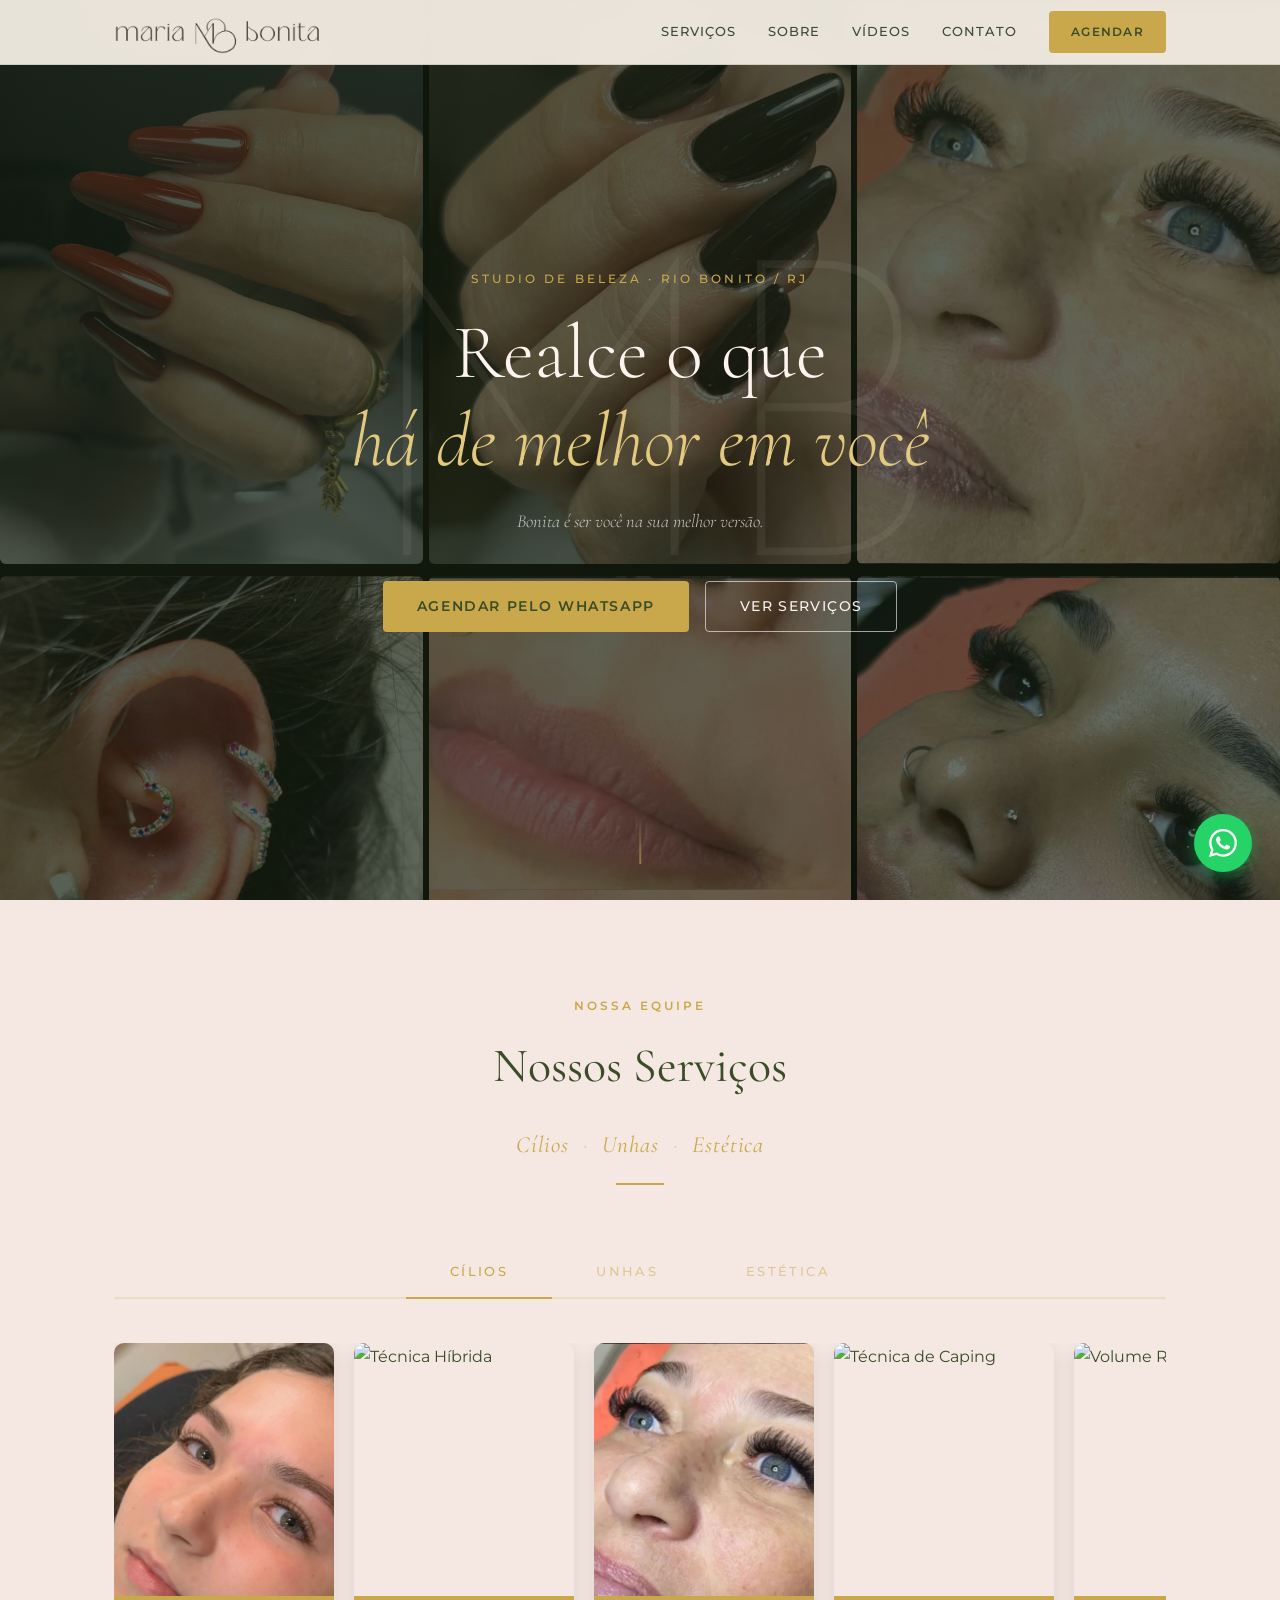
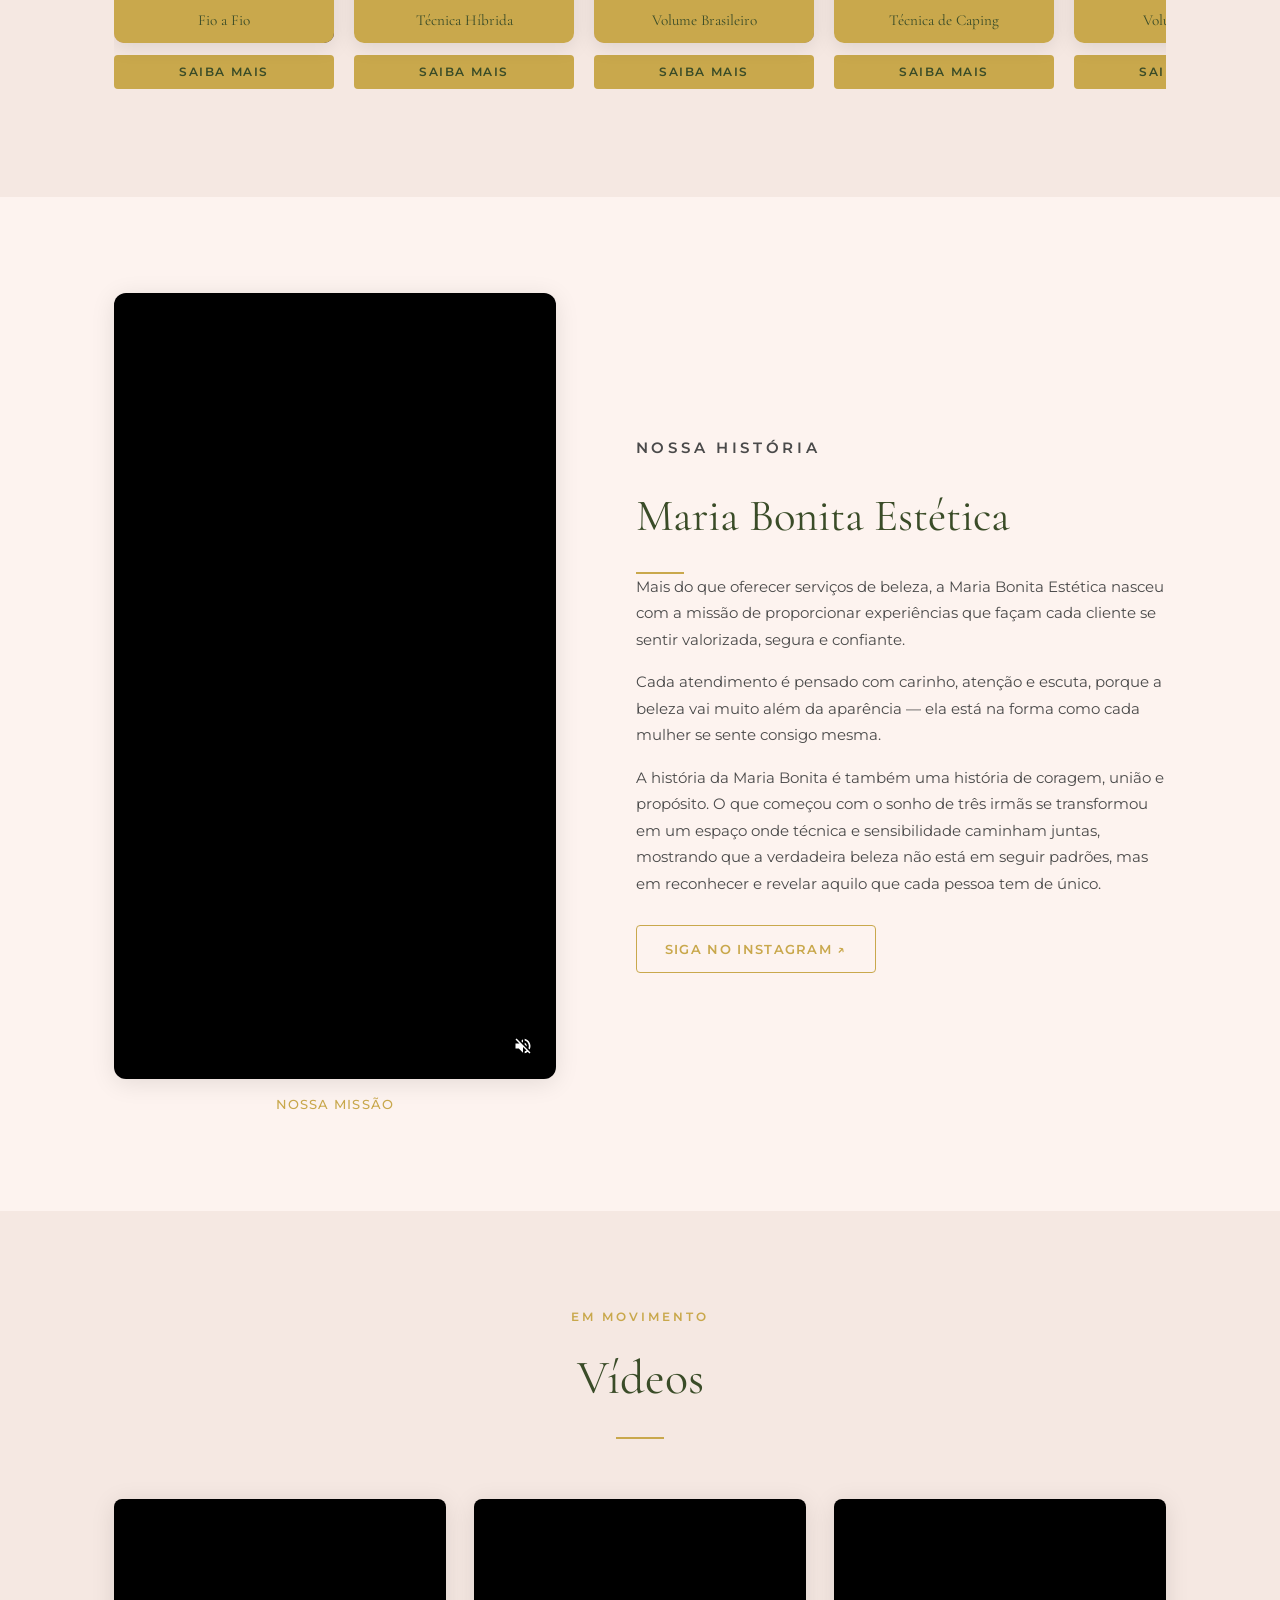
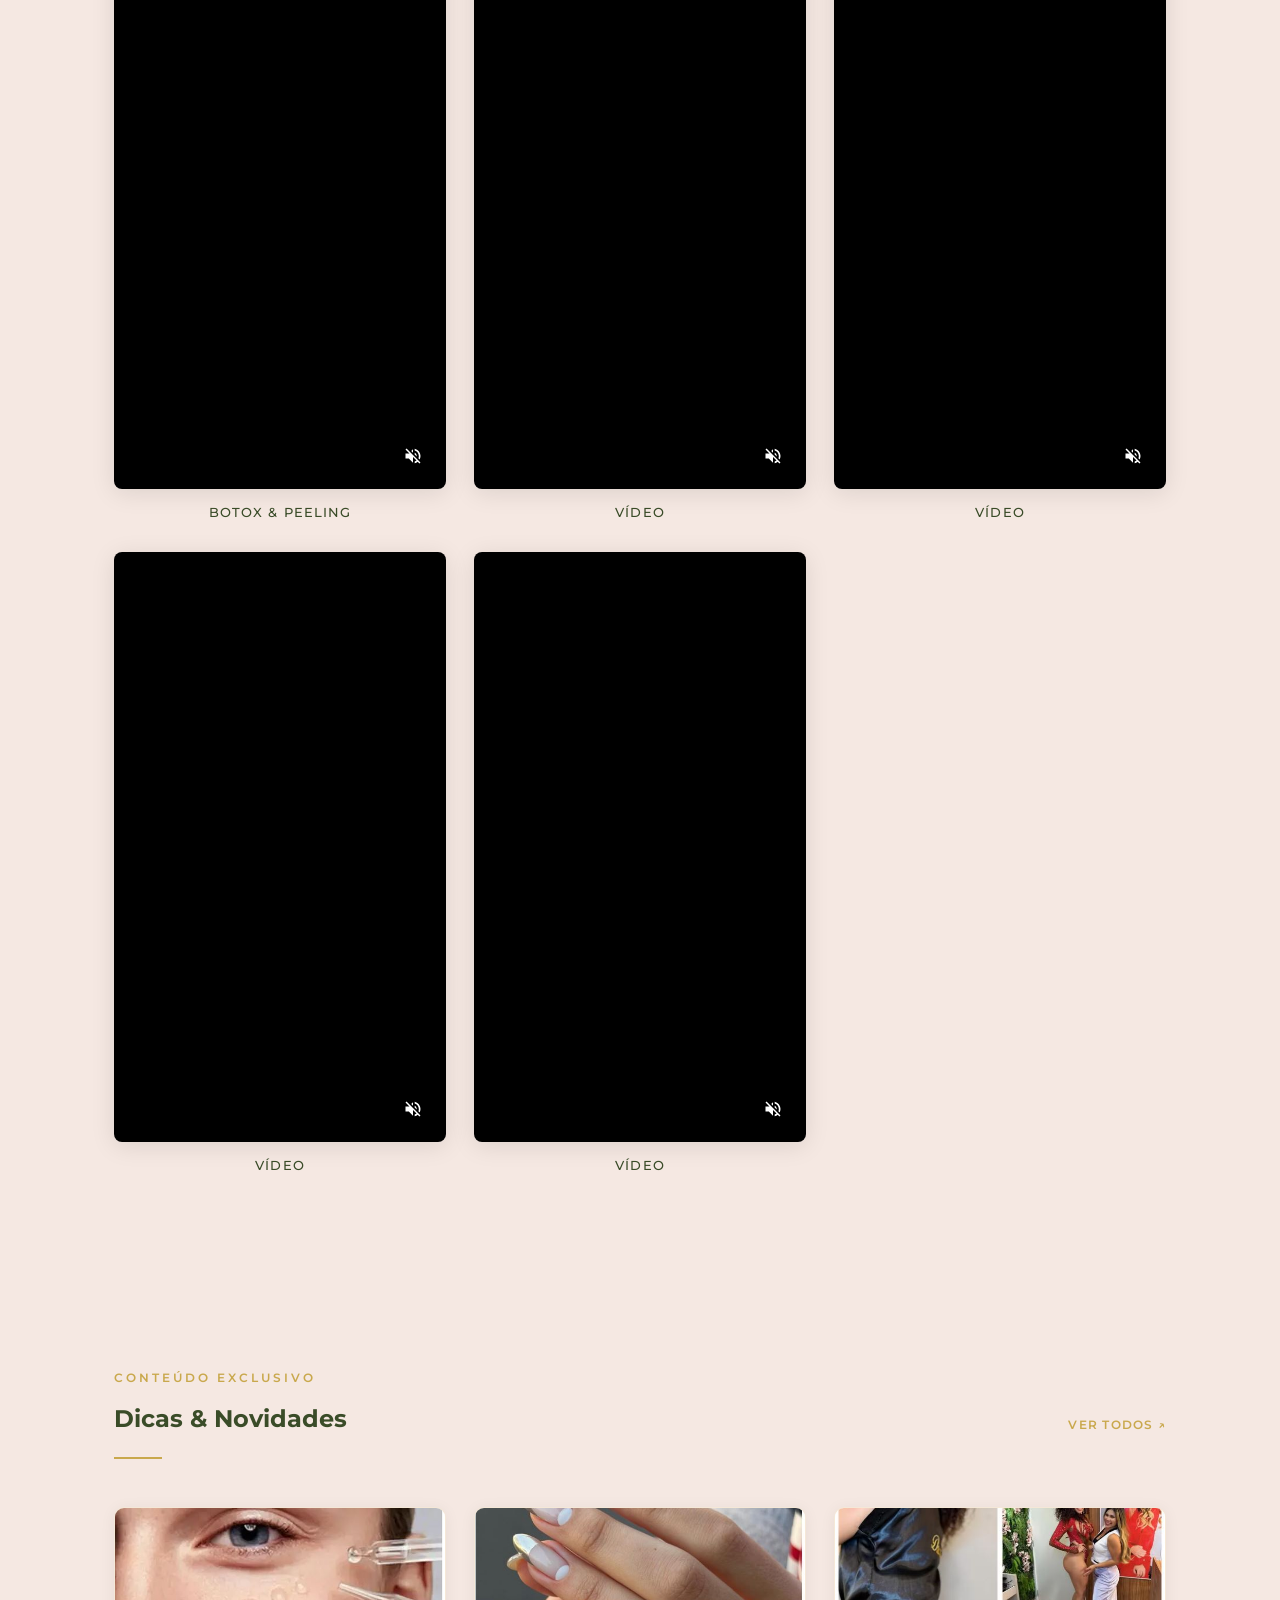
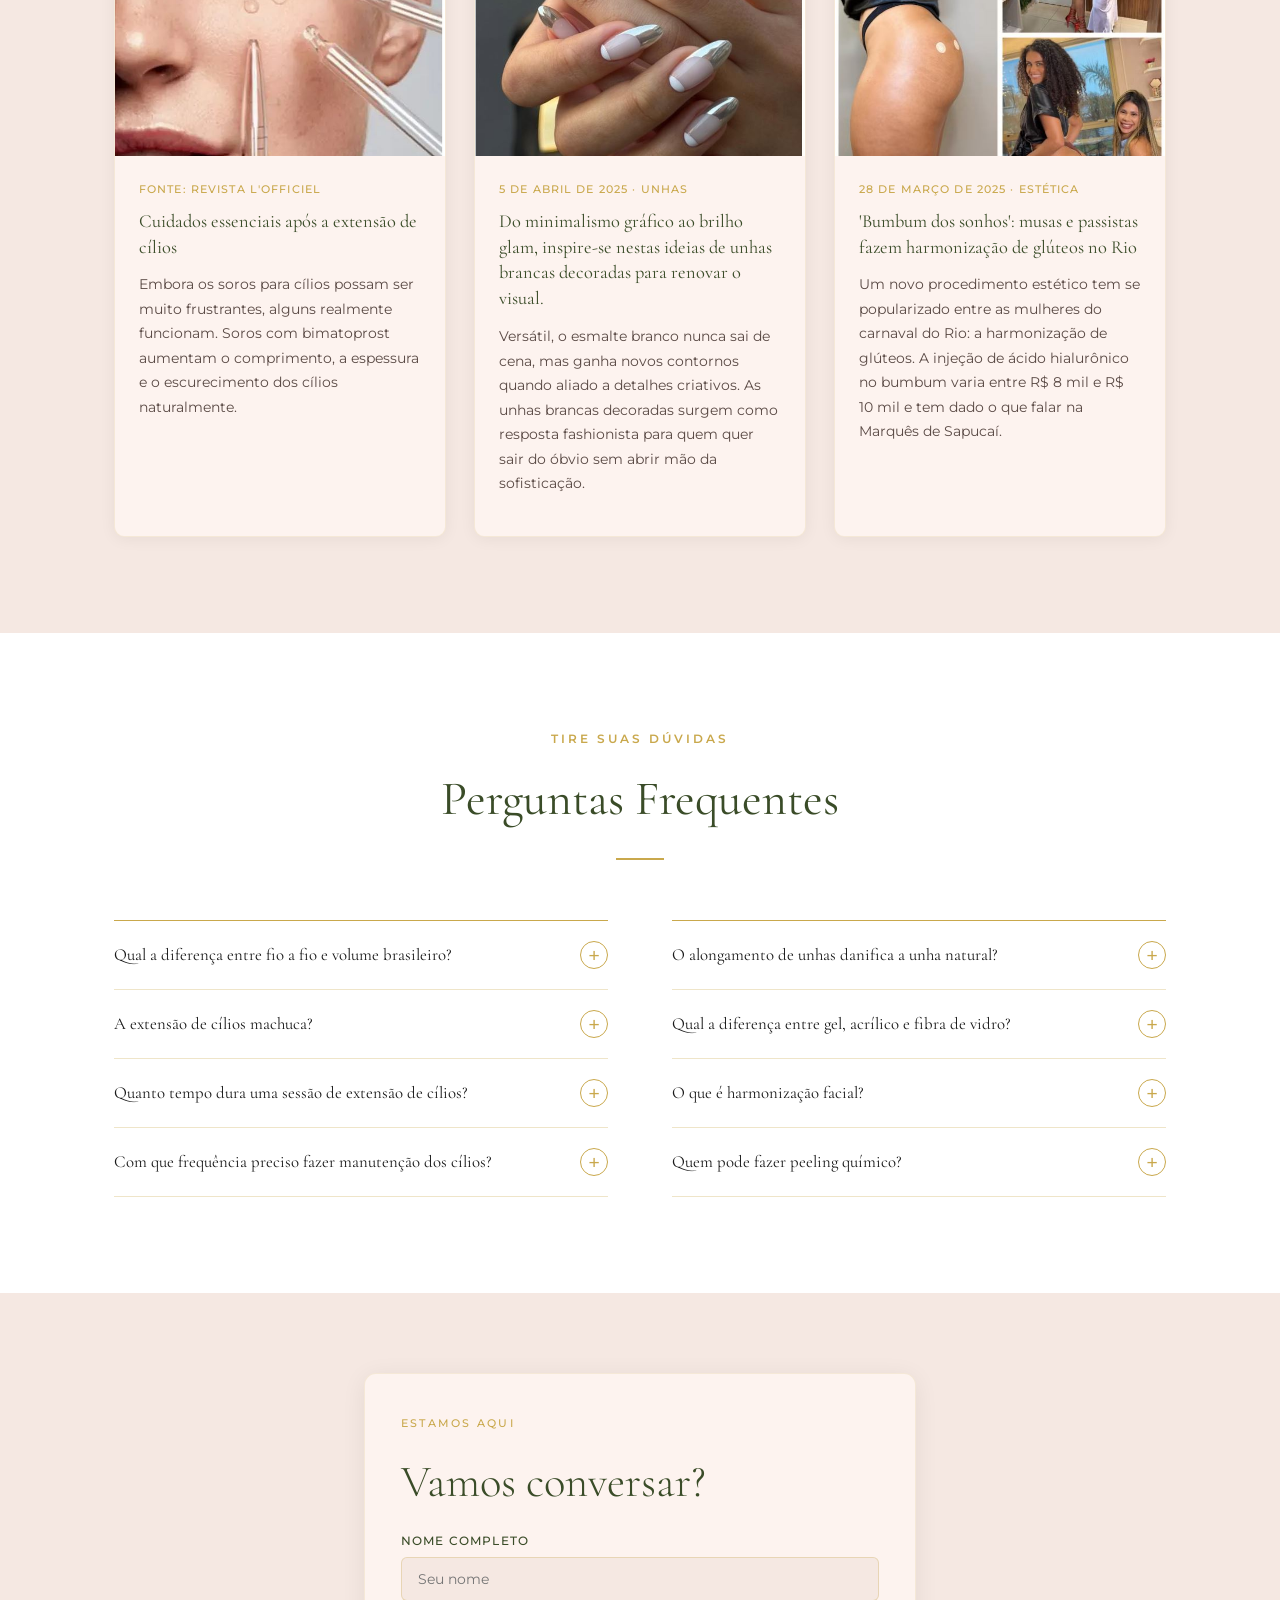
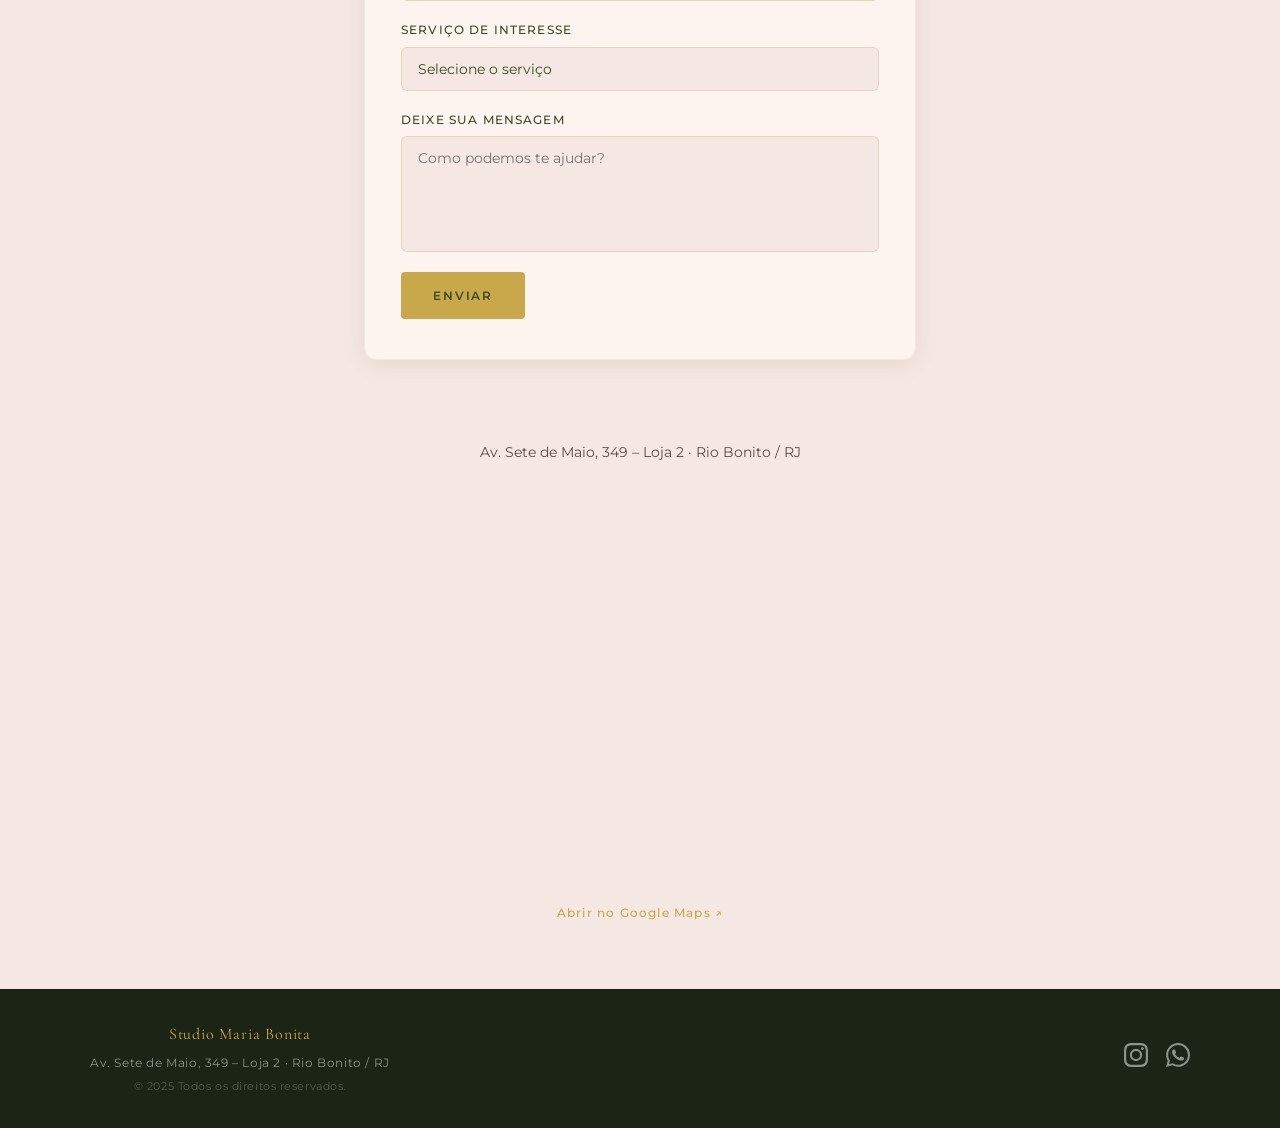
==== commit 46c12132: "Blog: card 1 troca data por fonte revista L'OFFICIEL Co-Authored-By: Claude Sonnet 4.6 <noreply@anth" ====
--- a/index.html
+++ b/index.html
@@ -395,7 +395,7 @@
             <img src="Conteudo/cilios.JPG" alt="Cuidados após extensão de cílios" />
           </div>
           <div class="blog-card-body">
-            <p class="blog-card-date">12 de abril de 2025 · Cílios</p>
+            <p class="blog-card-date">Fonte: revista L'OFFICIEL</p>
             <h3 class="blog-card-title">Cuidados essenciais após a extensão de cílios</h3>
             <p class="blog-card-excerpt">Embora os soros para cílios possam ser muito frustrantes, alguns realmente funcionam. Soros com bimatoprost aumentam o comprimento, a espessura e o escurecimento dos cílios naturalmente.</p>
           </div>
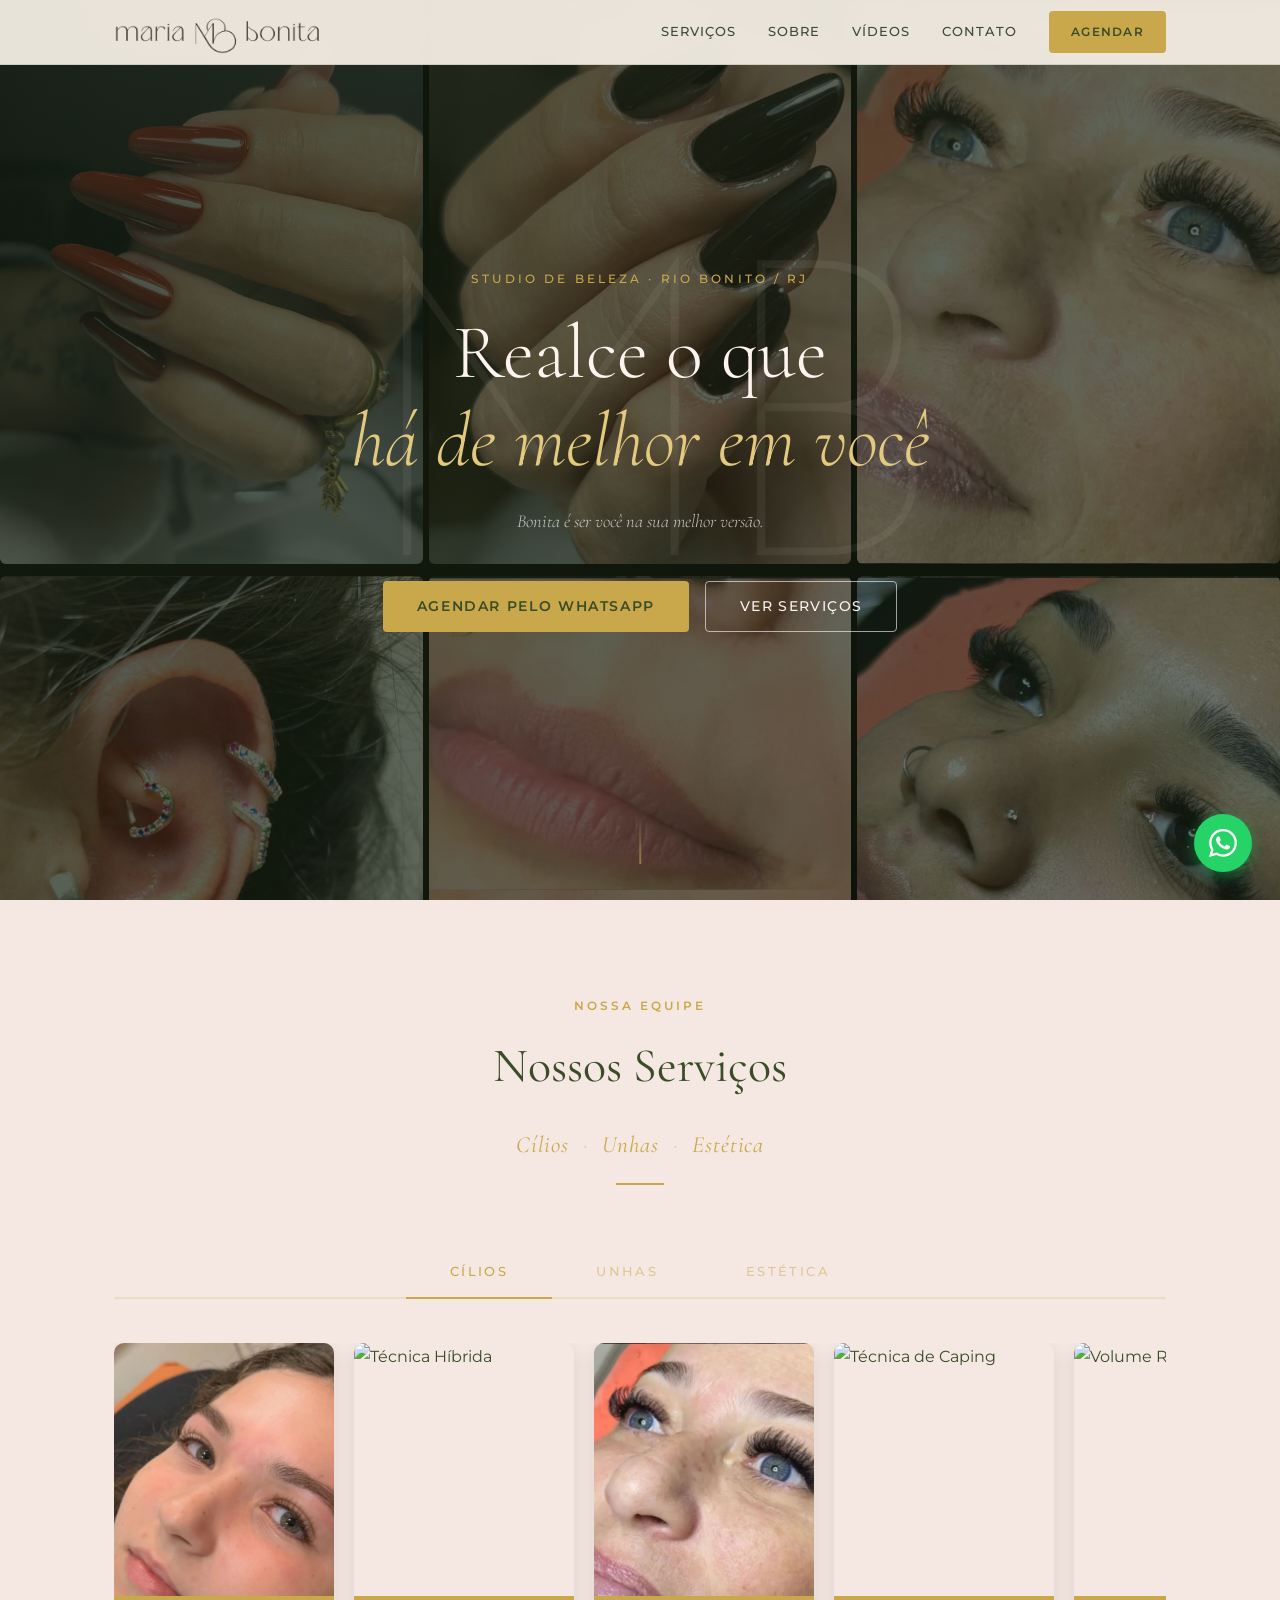
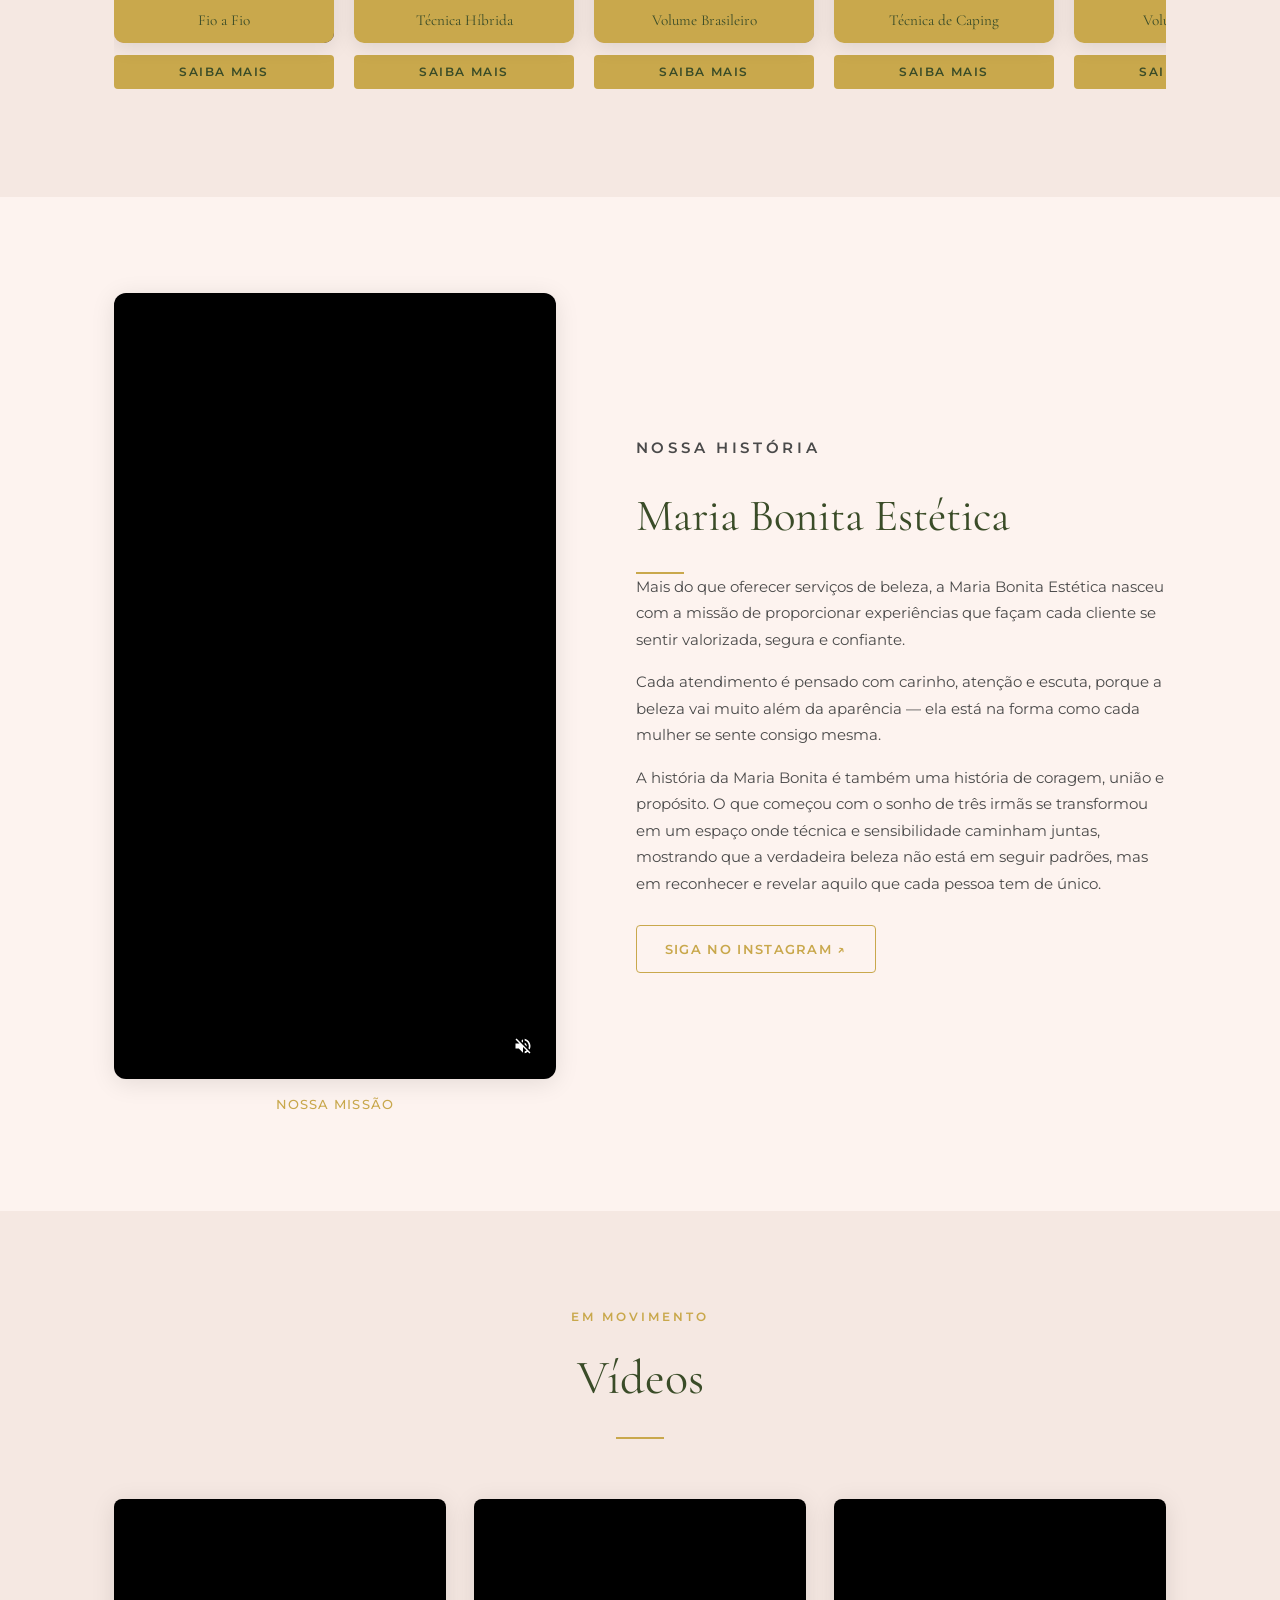
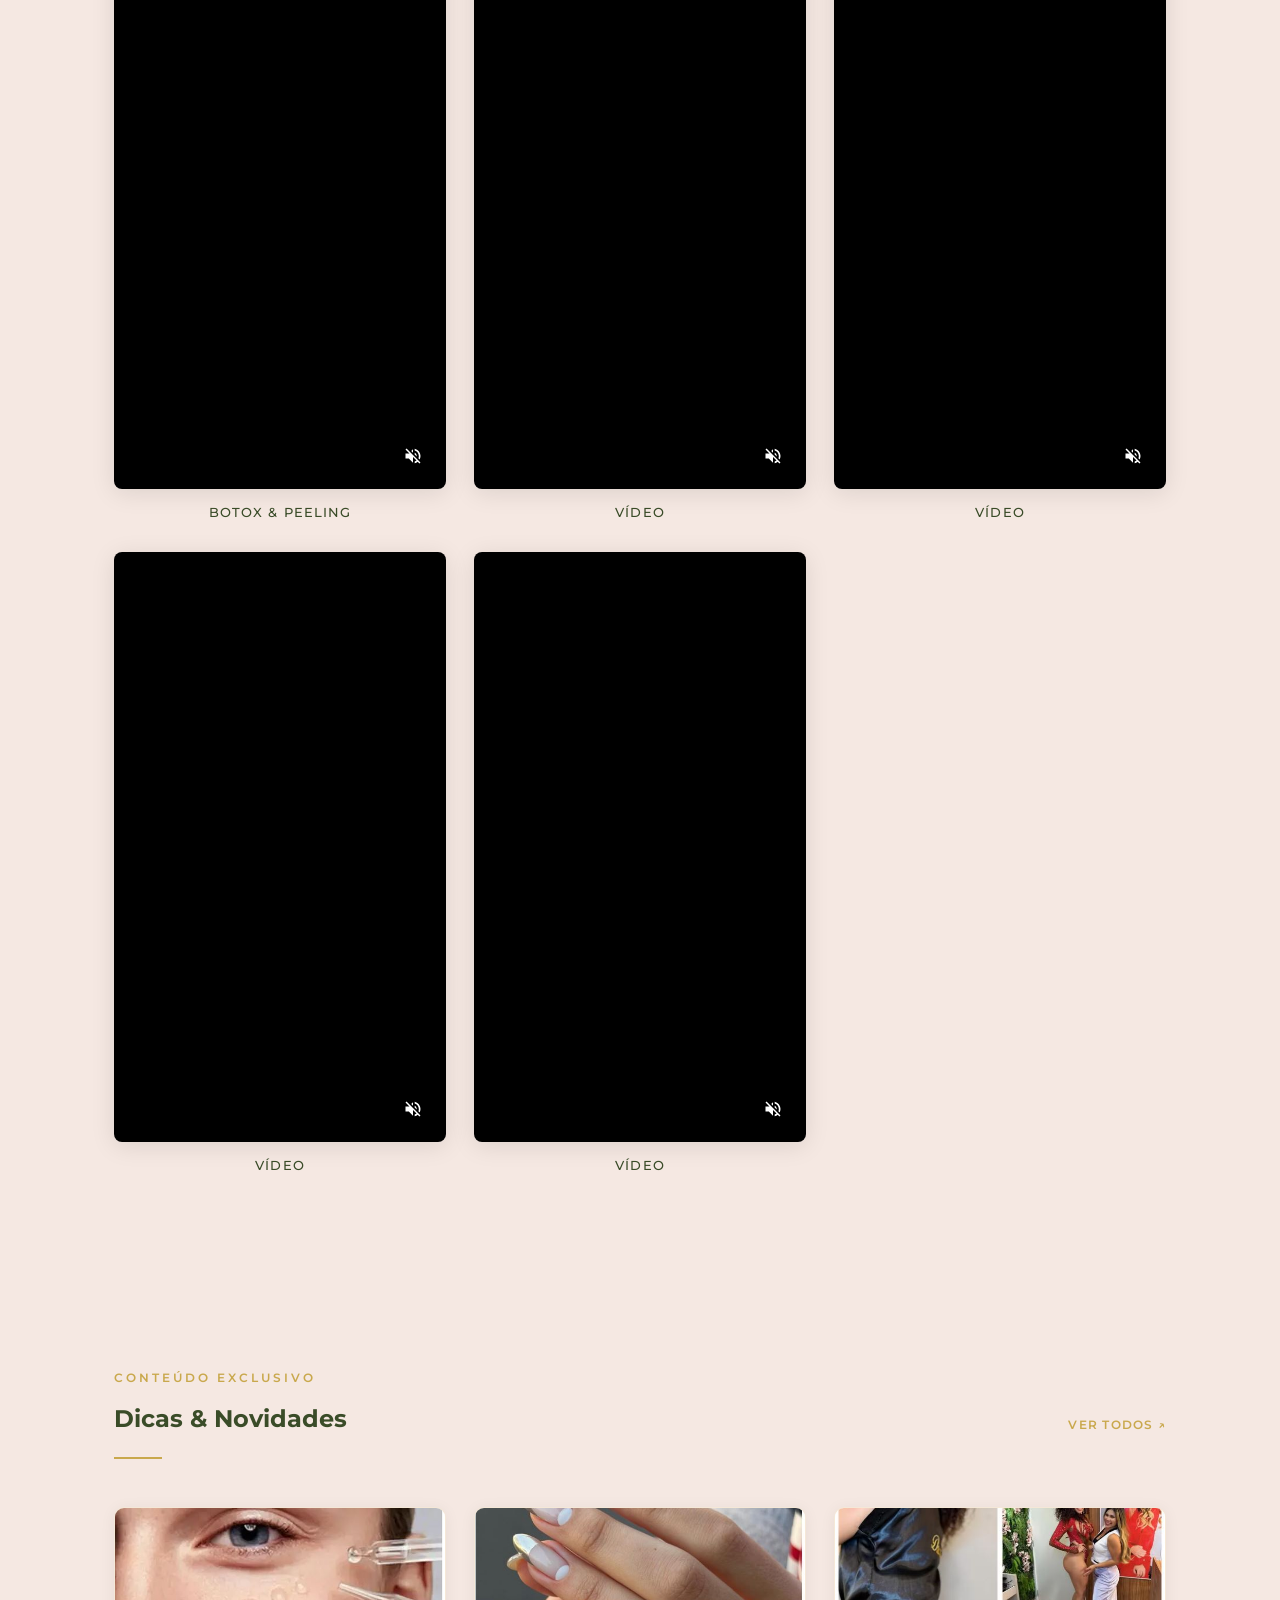
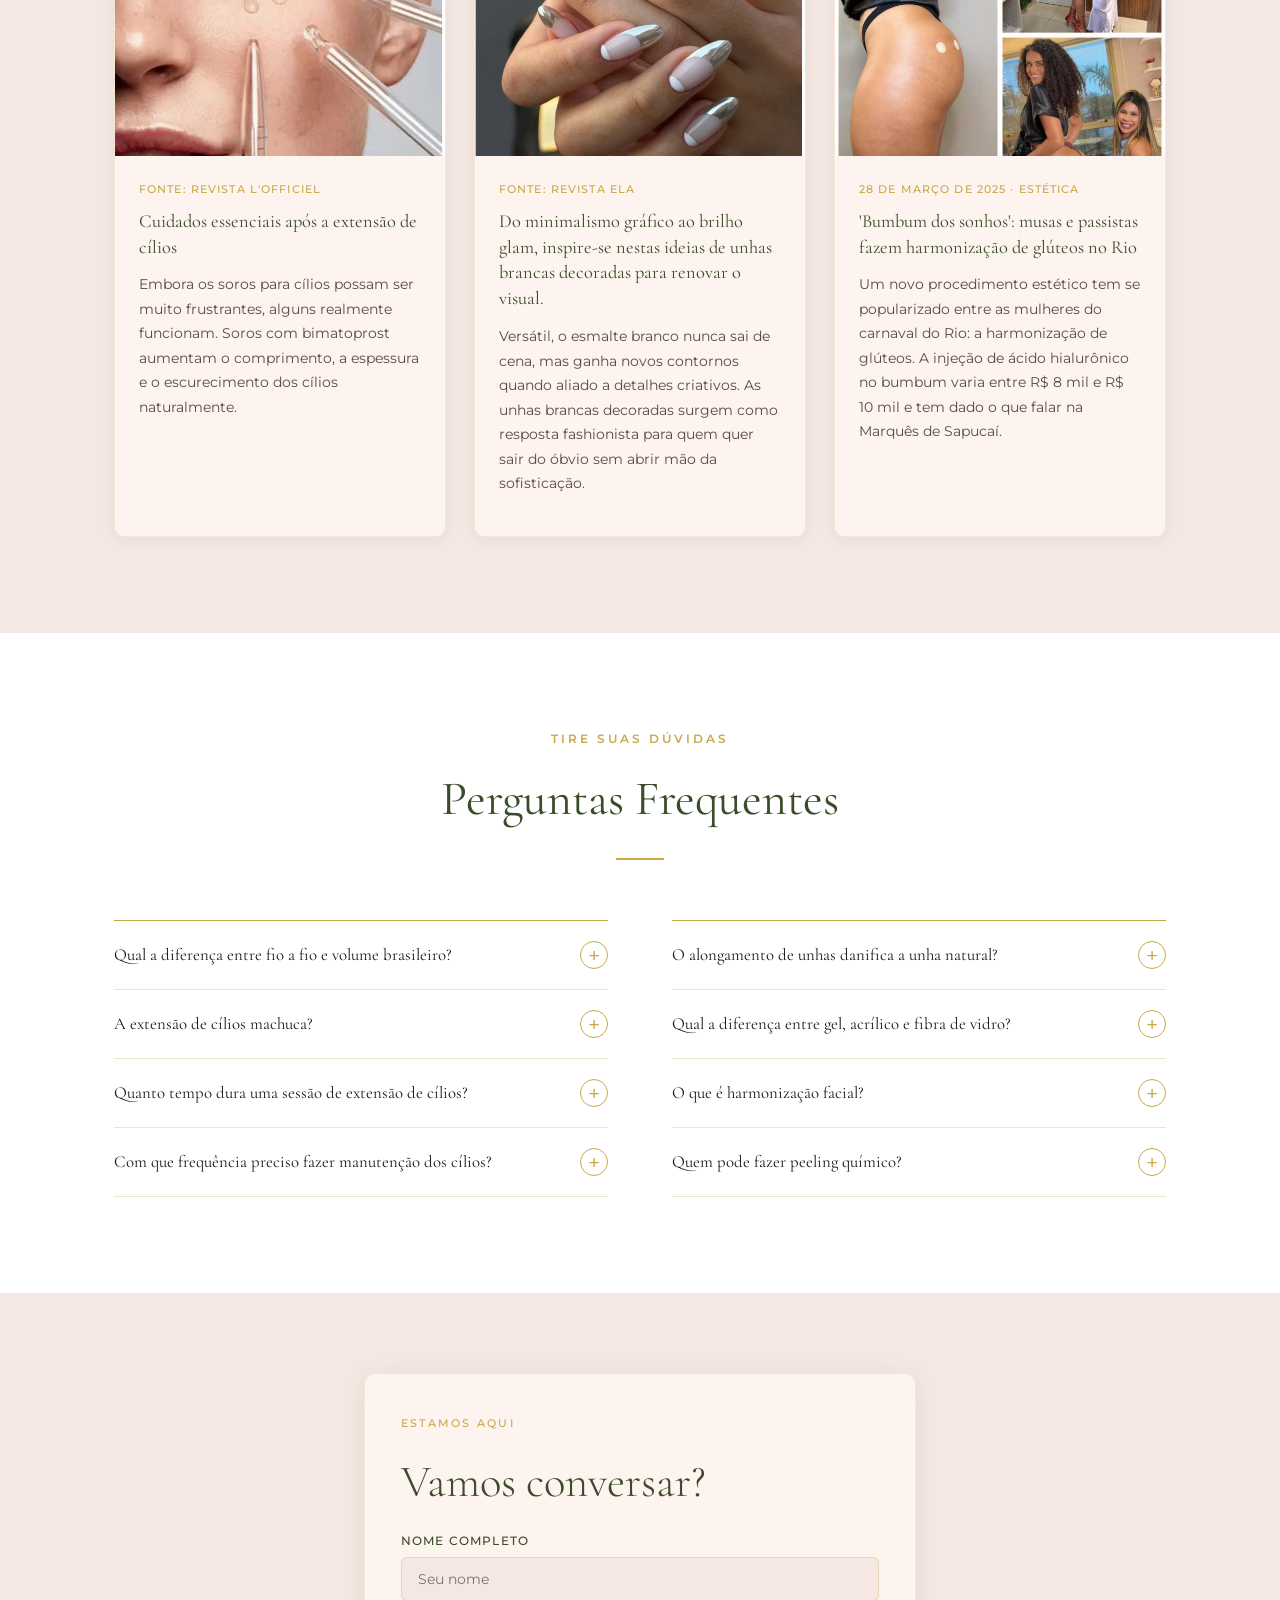
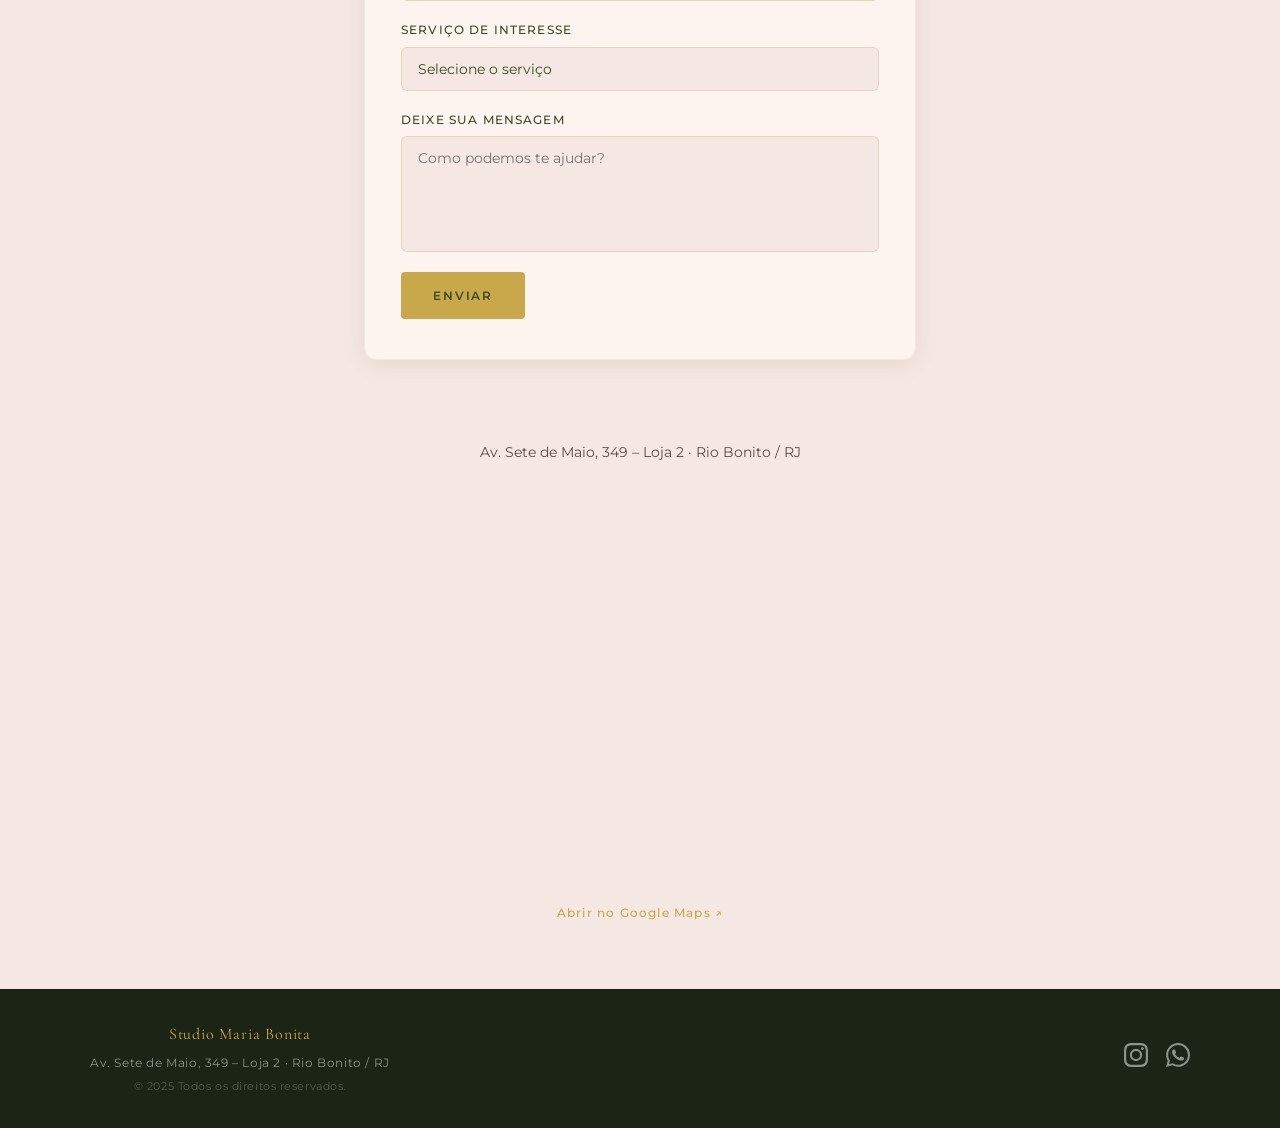
==== commit c51cceac: "Blog: card 2 troca data por fonte revista Ela Co-Authored-By: Claude Sonnet 4.6 <noreply@anthropic.c" ====
--- a/index.html
+++ b/index.html
@@ -406,7 +406,7 @@
             <img src="Conteudo/unha.JPG" alt="Como escolher o alongamento de unhas ideal" />
           </div>
           <div class="blog-card-body">
-            <p class="blog-card-date">5 de abril de 2025 · Unhas</p>
+            <p class="blog-card-date">Fonte: revista Ela</p>
             <h3 class="blog-card-title">Do minimalismo gráfico ao brilho glam, inspire-se nestas ideias de unhas brancas decoradas para renovar o visual.</h3>
             <p class="blog-card-excerpt">Versátil, o esmalte branco nunca sai de cena, mas ganha novos contornos quando aliado a detalhes criativos. As unhas brancas decoradas surgem como resposta fashionista para quem quer sair do óbvio sem abrir mão da sofisticação.</p>
           </div>
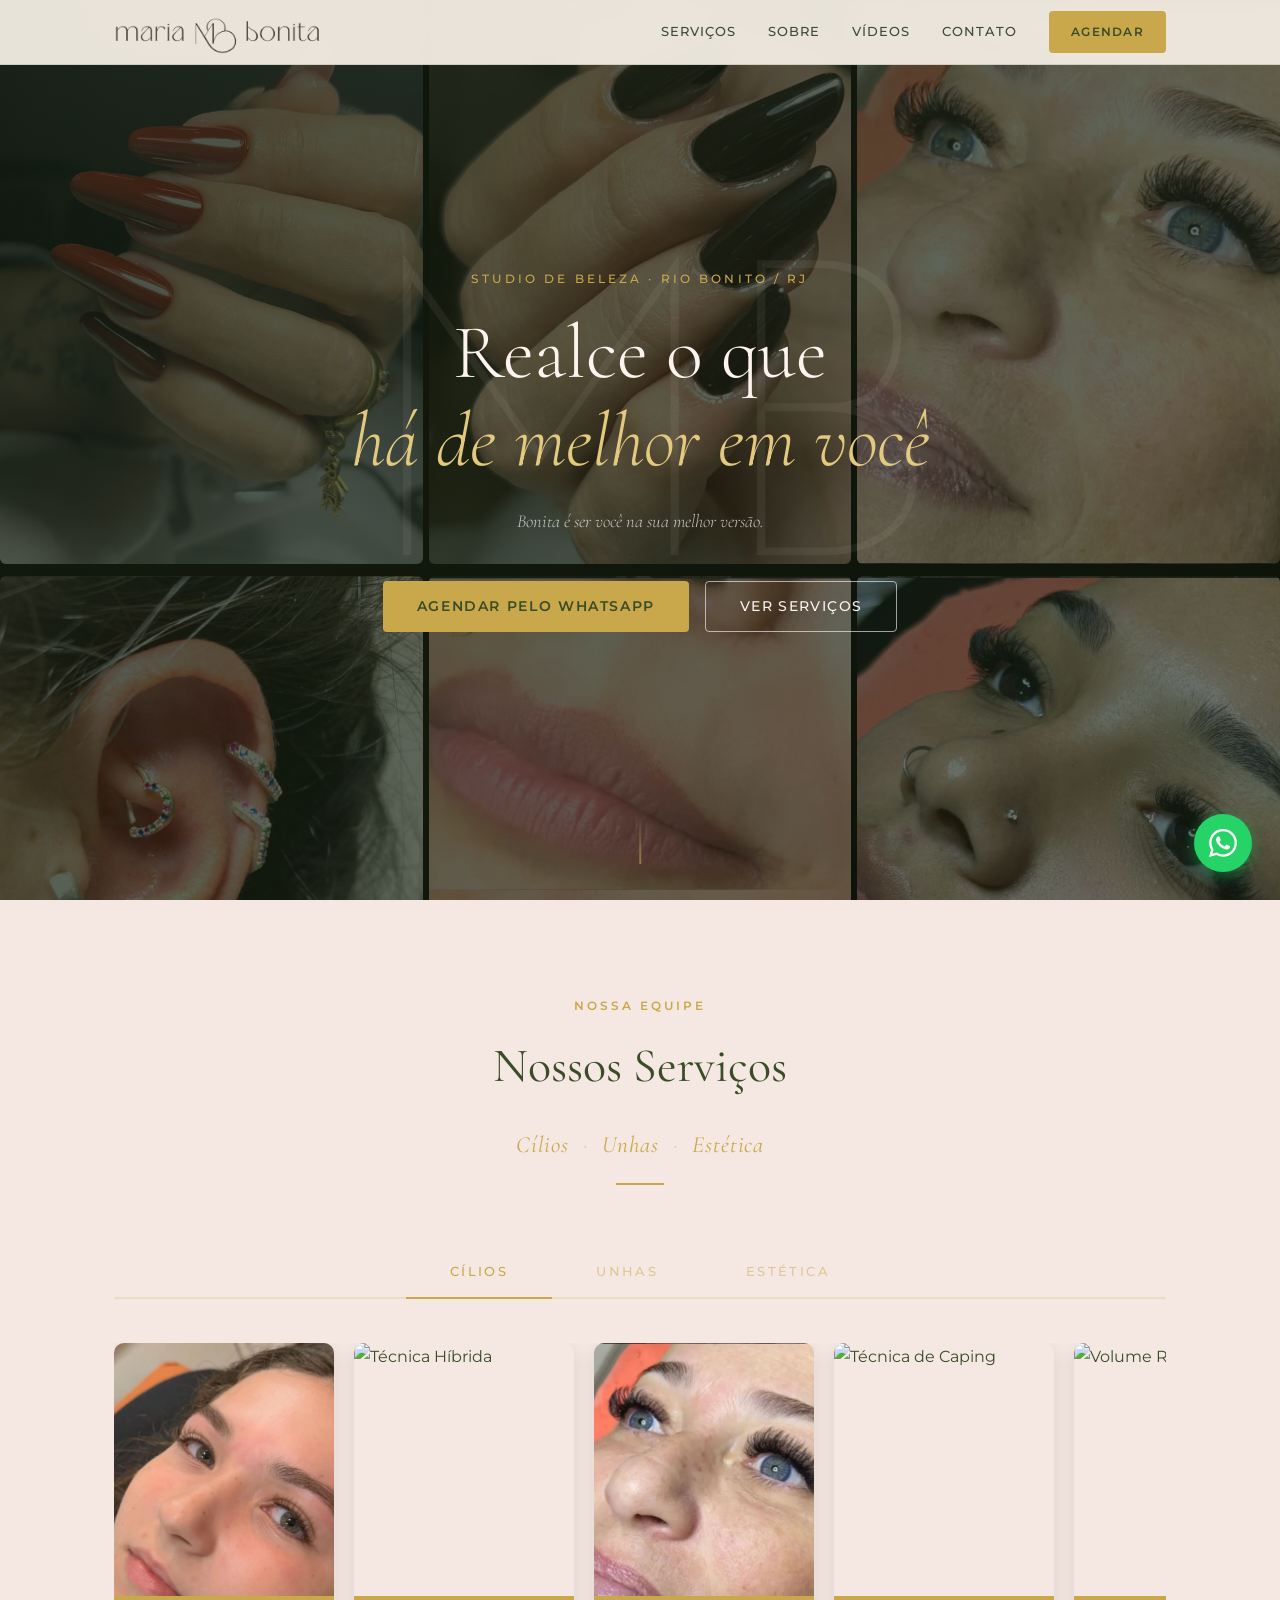
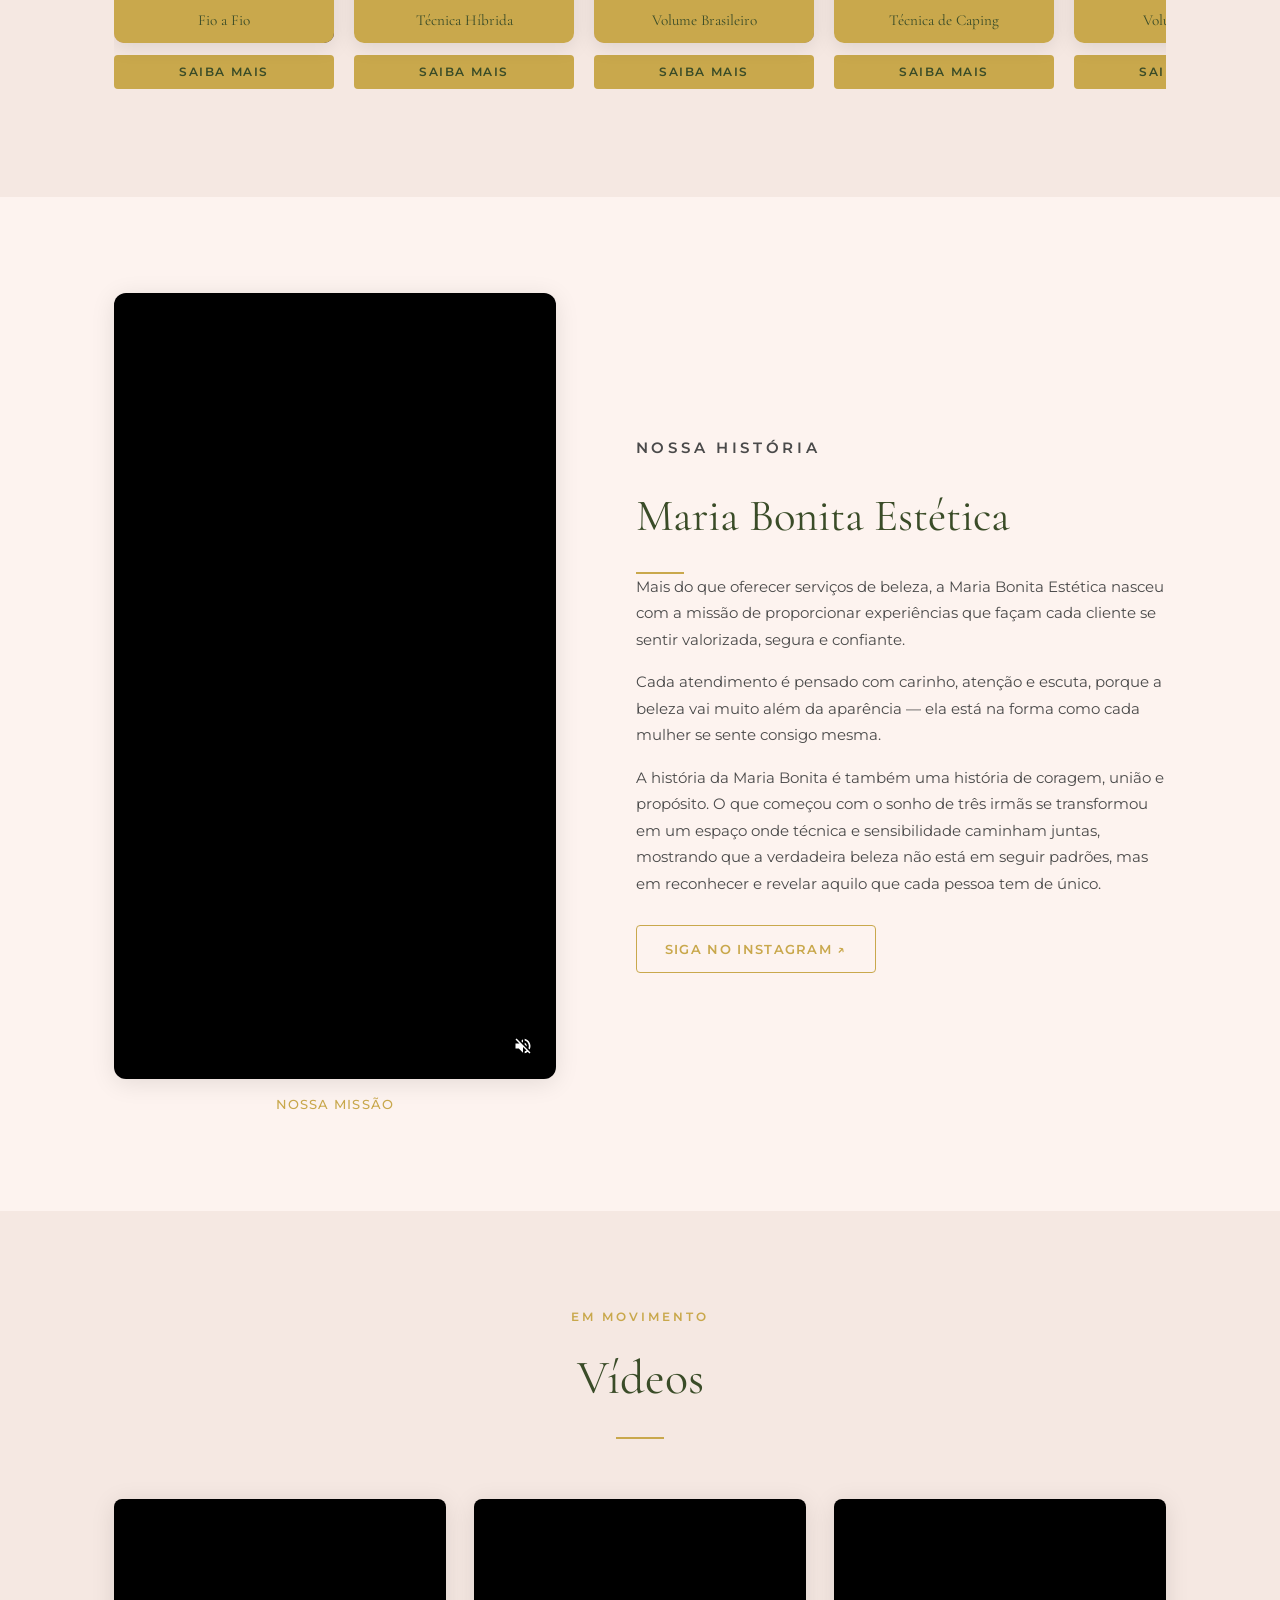
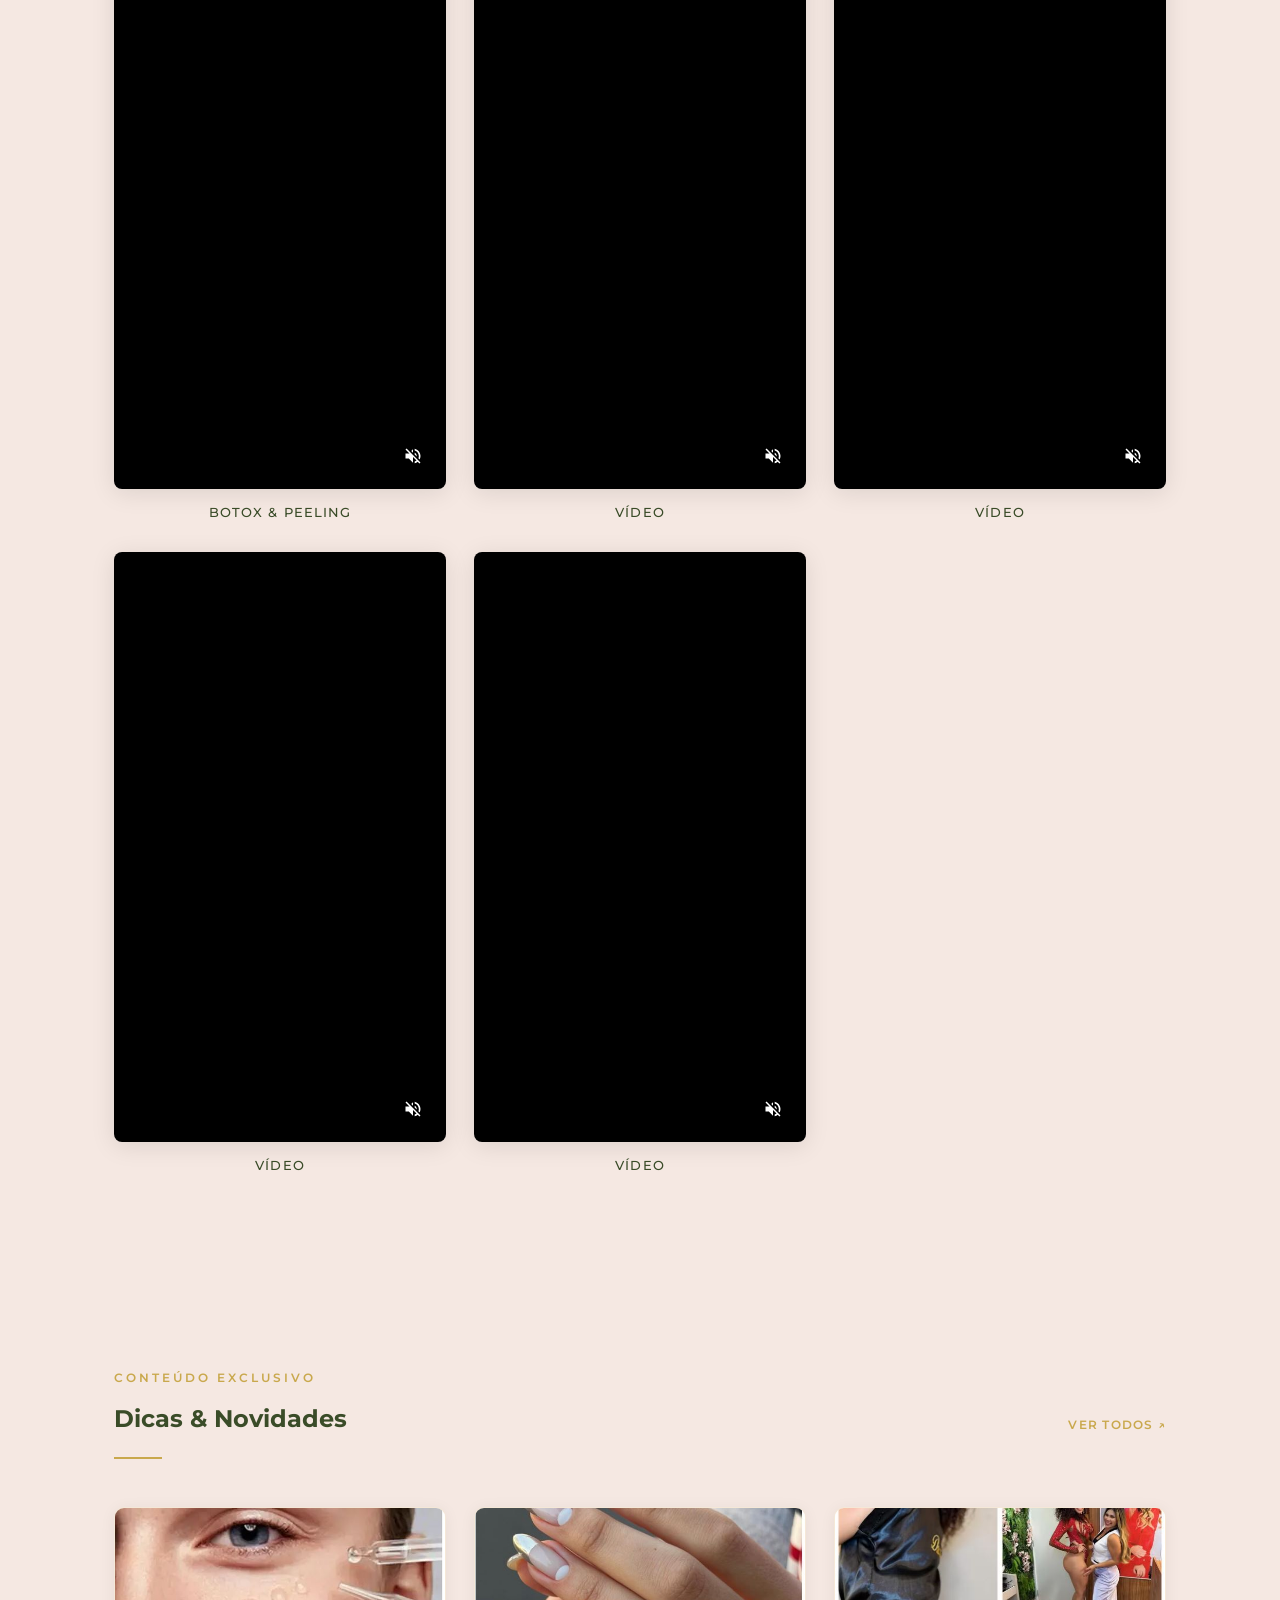
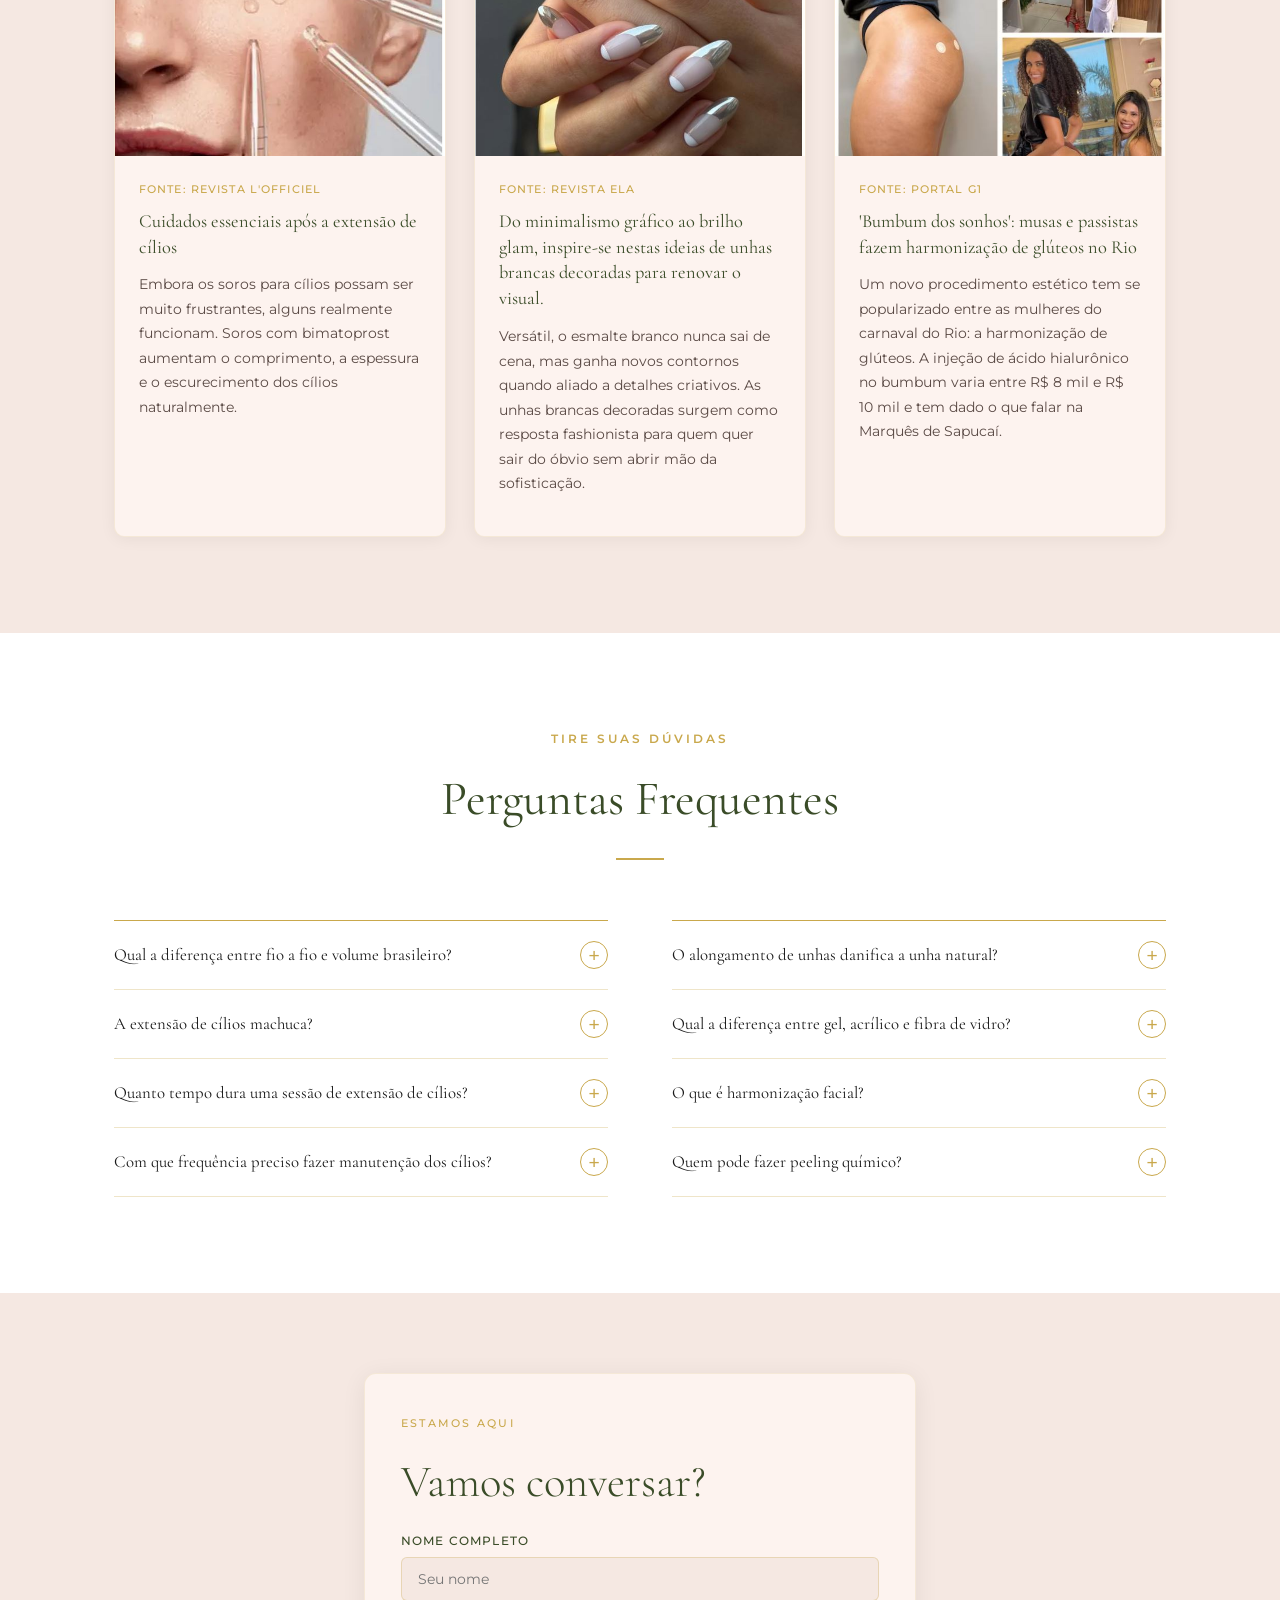
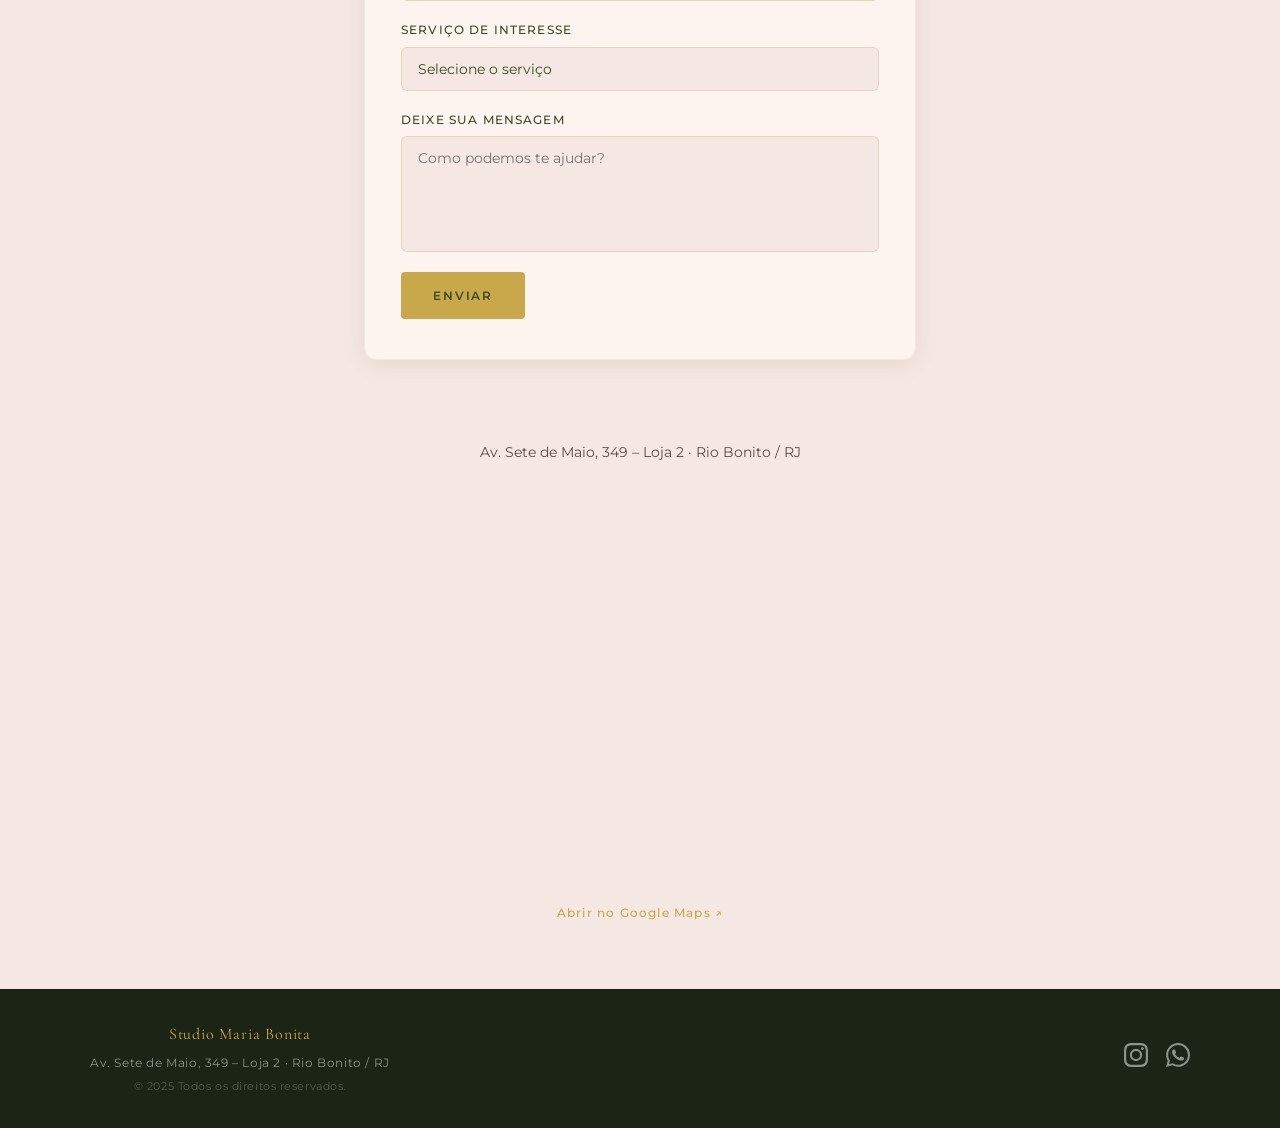
==== commit be4fbf1f: "Blog: card 3 troca data por fonte portal G1 Co-Authored-By: Claude Sonnet 4.6 <noreply@anthropic.com" ====
--- a/index.html
+++ b/index.html
@@ -417,7 +417,7 @@
             <img src="Conteudo/estetica.JPG" alt="O que é harmonização facial" />
           </div>
           <div class="blog-card-body">
-            <p class="blog-card-date">28 de março de 2025 · Estética</p>
+            <p class="blog-card-date">Fonte: portal G1</p>
             <h3 class="blog-card-title">'Bumbum dos sonhos': musas e passistas fazem harmonização de glúteos no Rio</h3>
             <p class="blog-card-excerpt">Um novo procedimento estético tem se popularizado entre as mulheres do carnaval do Rio: a harmonização de glúteos. A injeção de ácido hialurônico no bumbum varia entre R$ 8 mil e R$ 10 mil e tem dado o que falar na Marquês de Sapucaí.</p>
           </div>
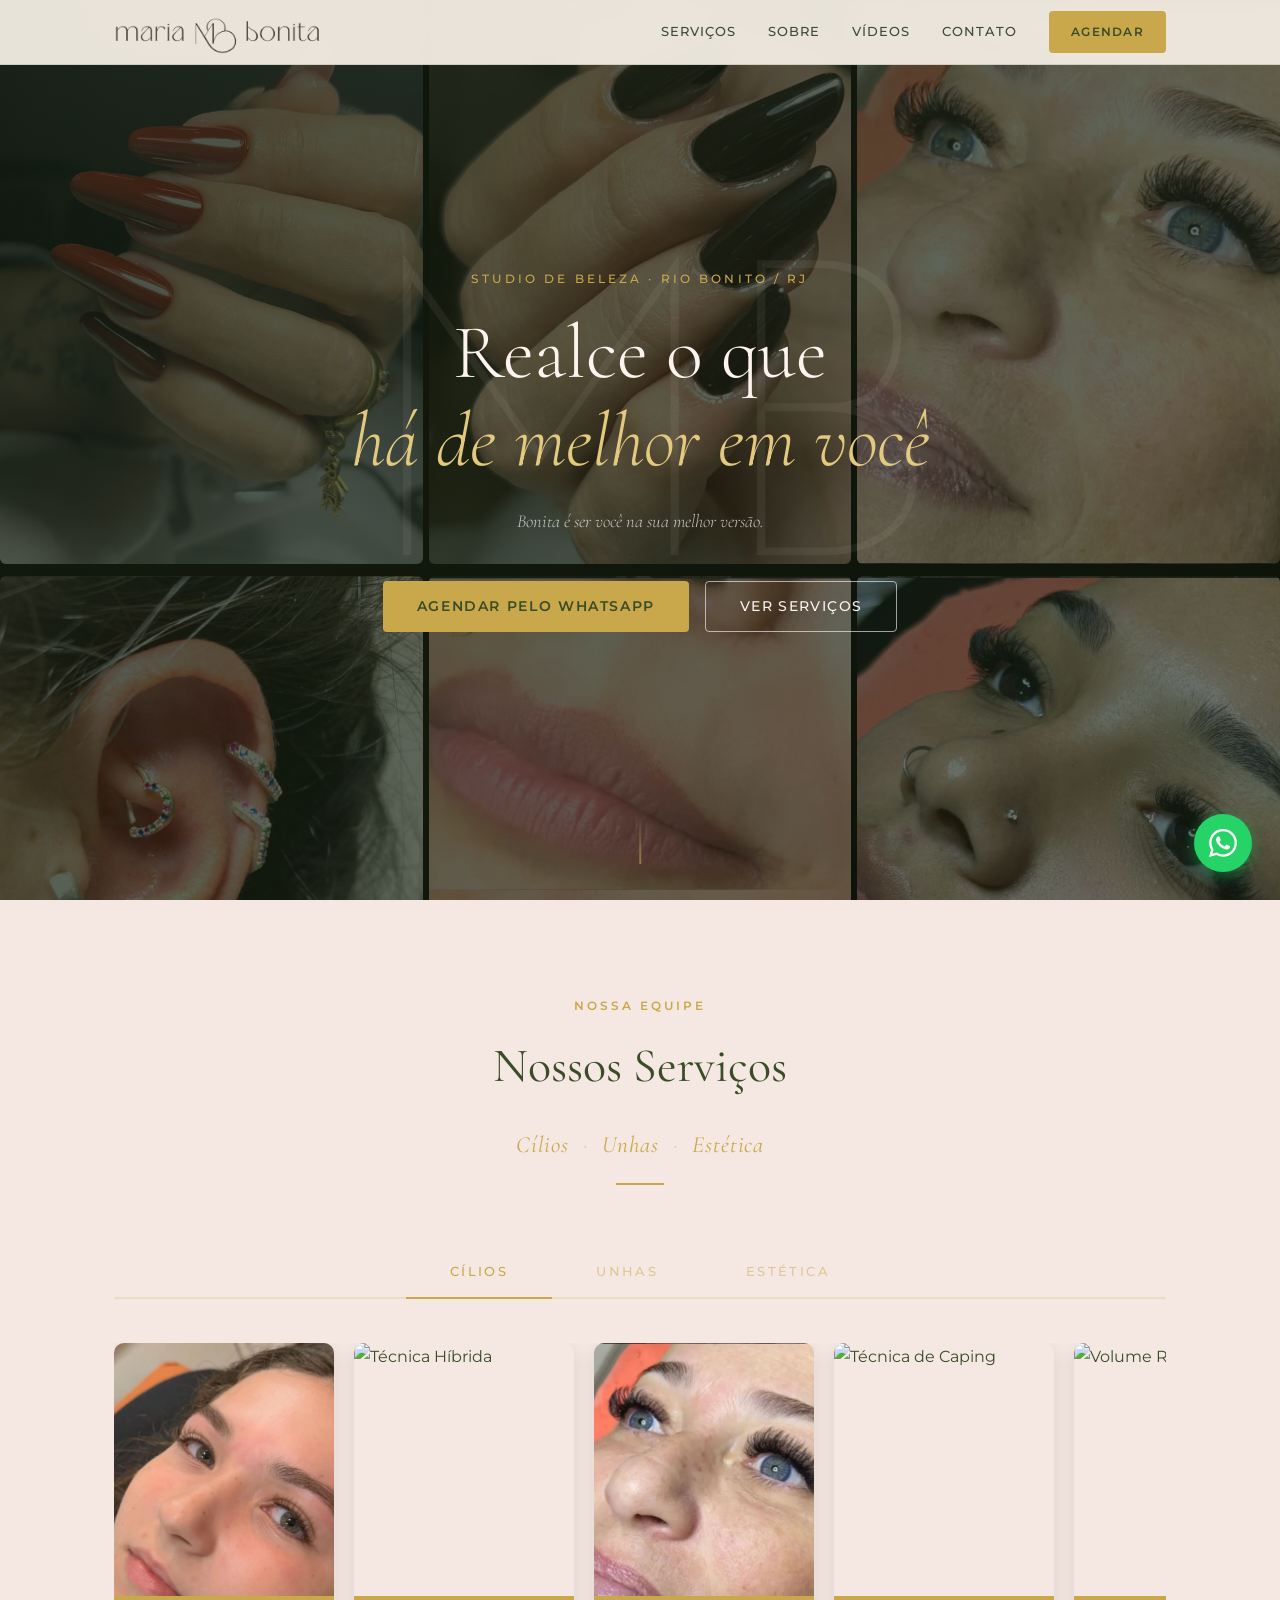
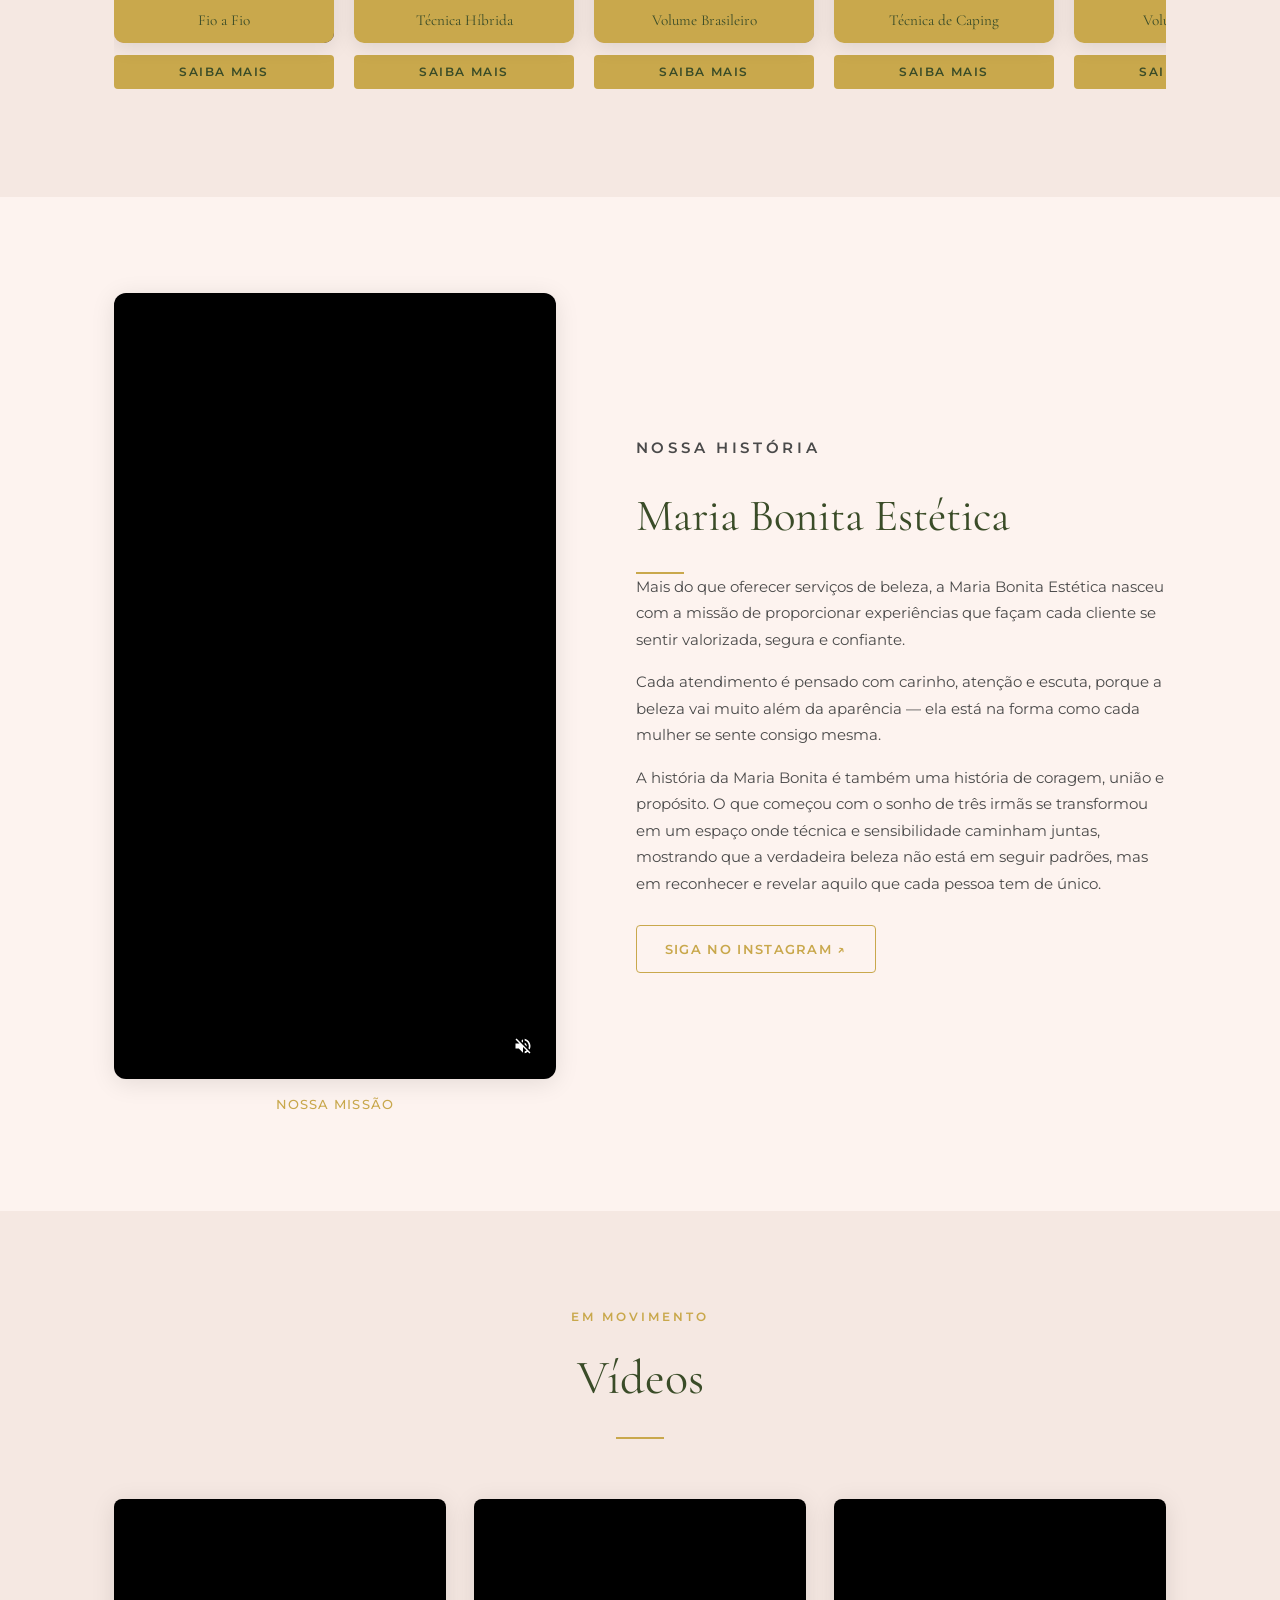
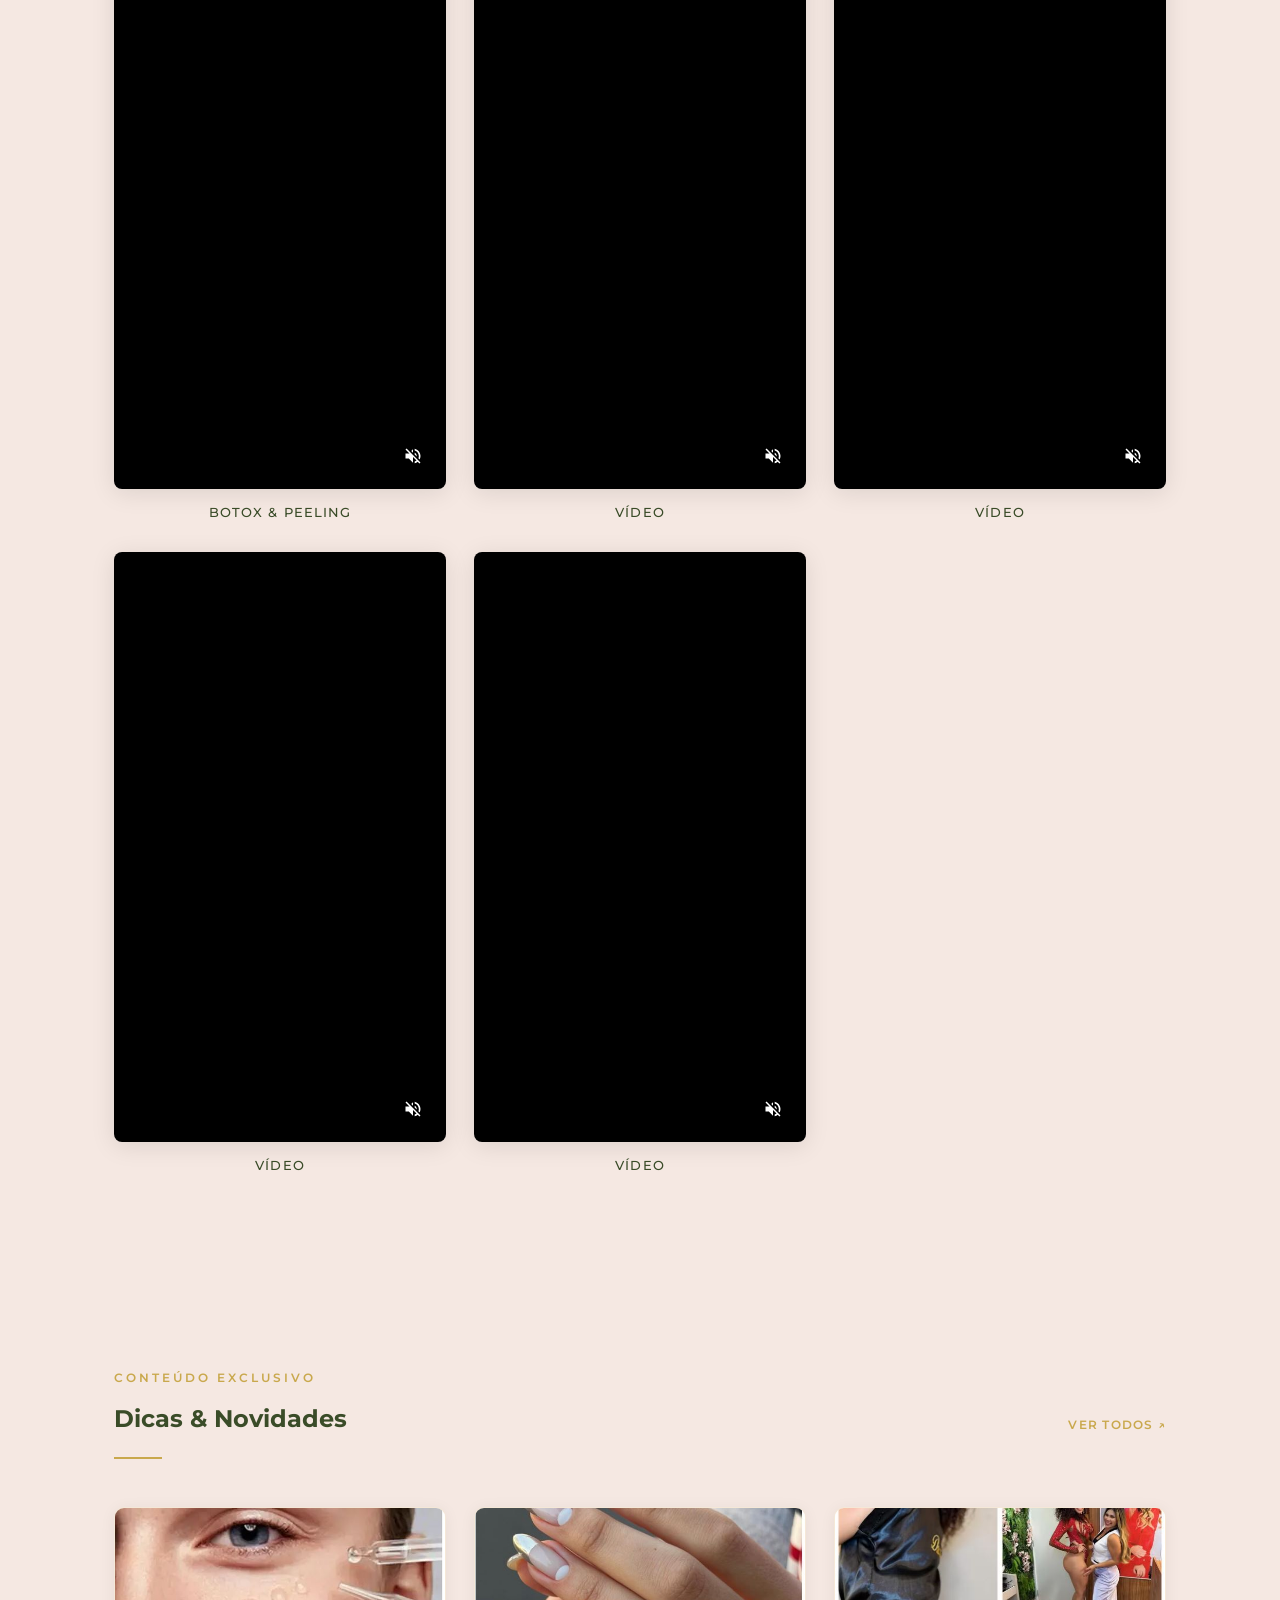
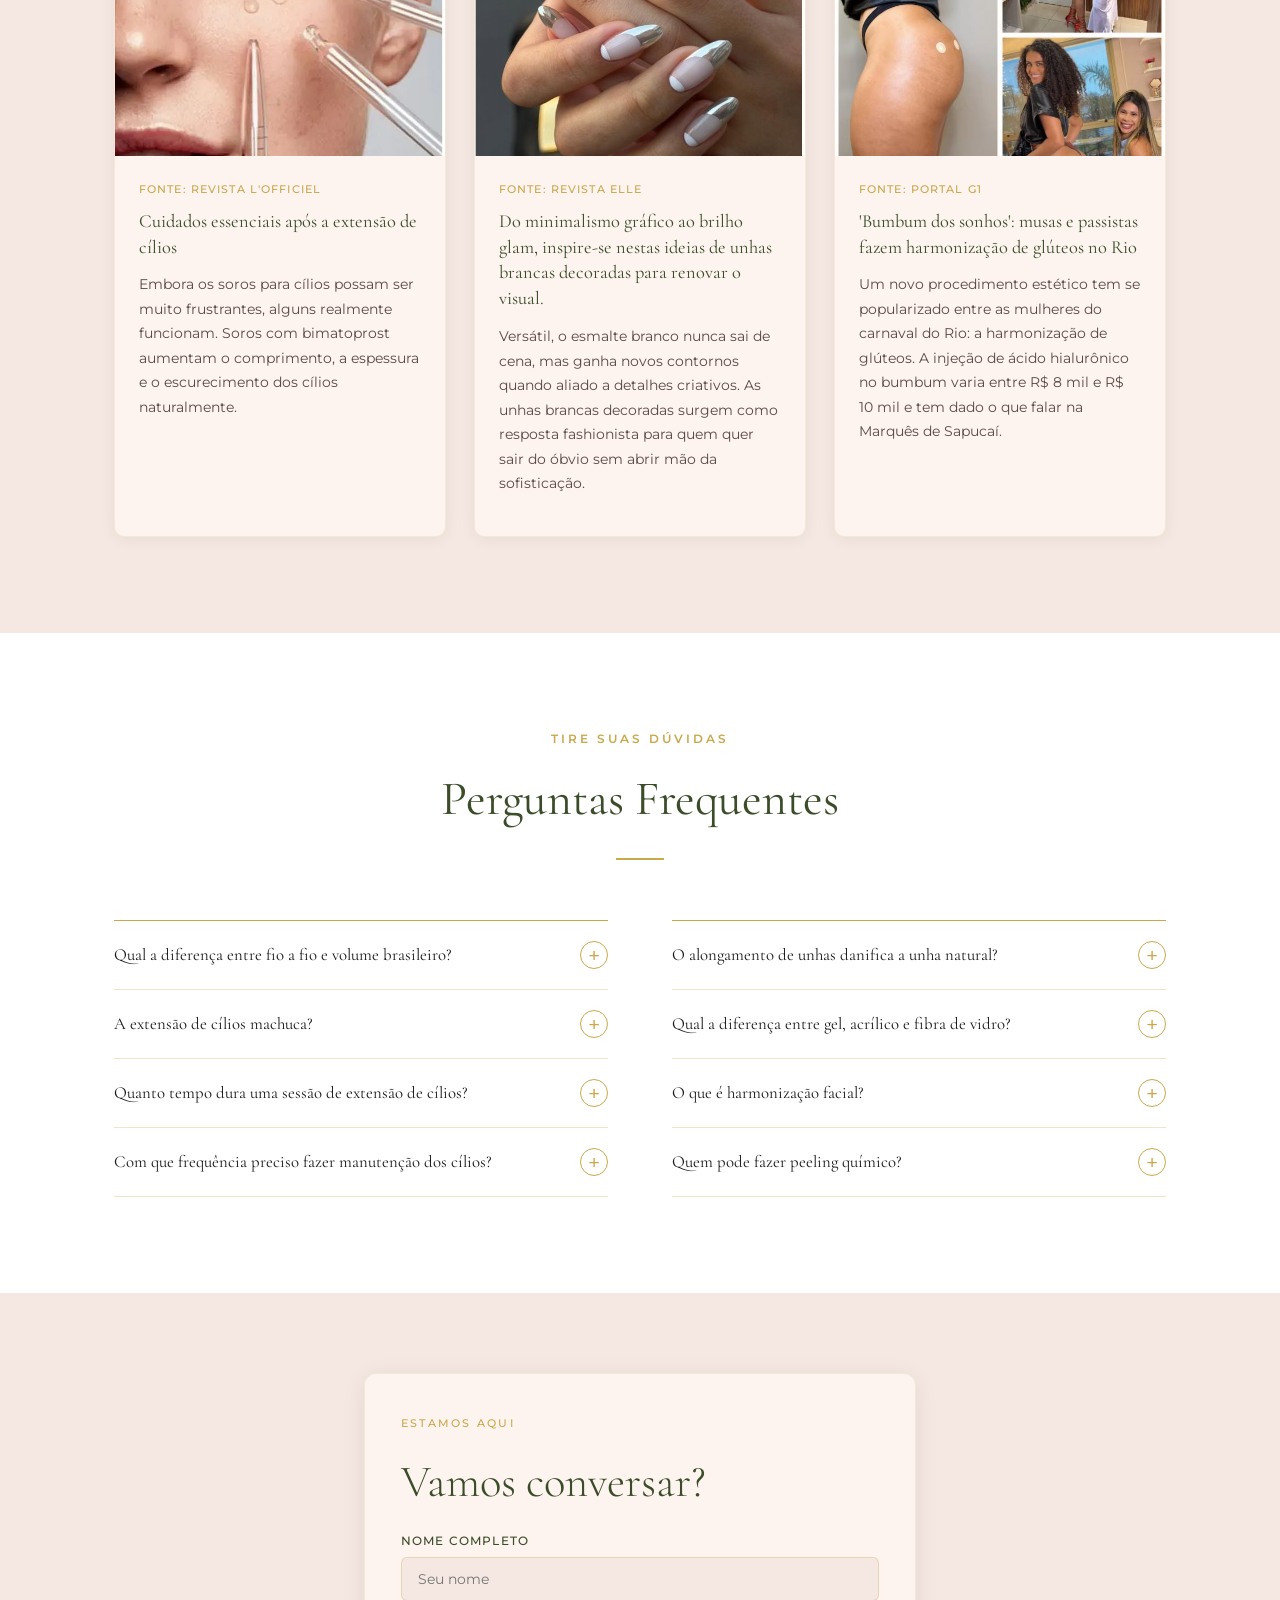
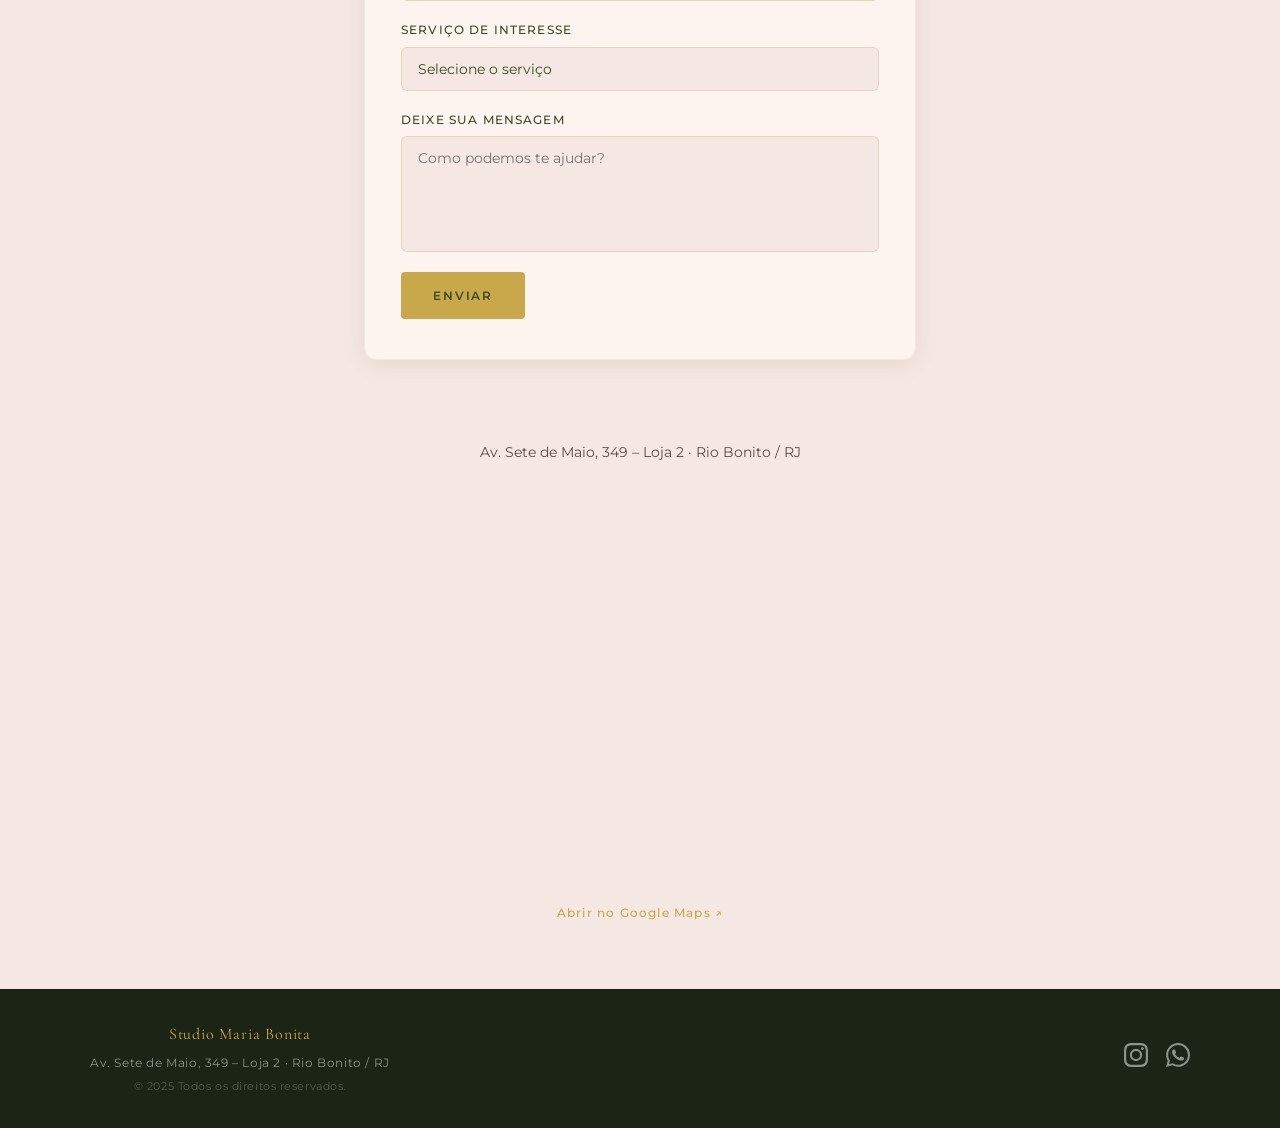
==== commit 18909754: "Blog: card 2 corrige fonte para revista ELLE Co-Authored-By: Claude Sonnet 4.6 <noreply@anthropic.co" ====
--- a/index.html
+++ b/index.html
@@ -406,7 +406,7 @@
             <img src="Conteudo/unha.JPG" alt="Como escolher o alongamento de unhas ideal" />
           </div>
           <div class="blog-card-body">
-            <p class="blog-card-date">Fonte: revista Ela</p>
+            <p class="blog-card-date">Fonte: revista ELLE</p>
             <h3 class="blog-card-title">Do minimalismo gráfico ao brilho glam, inspire-se nestas ideias de unhas brancas decoradas para renovar o visual.</h3>
             <p class="blog-card-excerpt">Versátil, o esmalte branco nunca sai de cena, mas ganha novos contornos quando aliado a detalhes criativos. As unhas brancas decoradas surgem como resposta fashionista para quem quer sair do óbvio sem abrir mão da sofisticação.</p>
           </div>
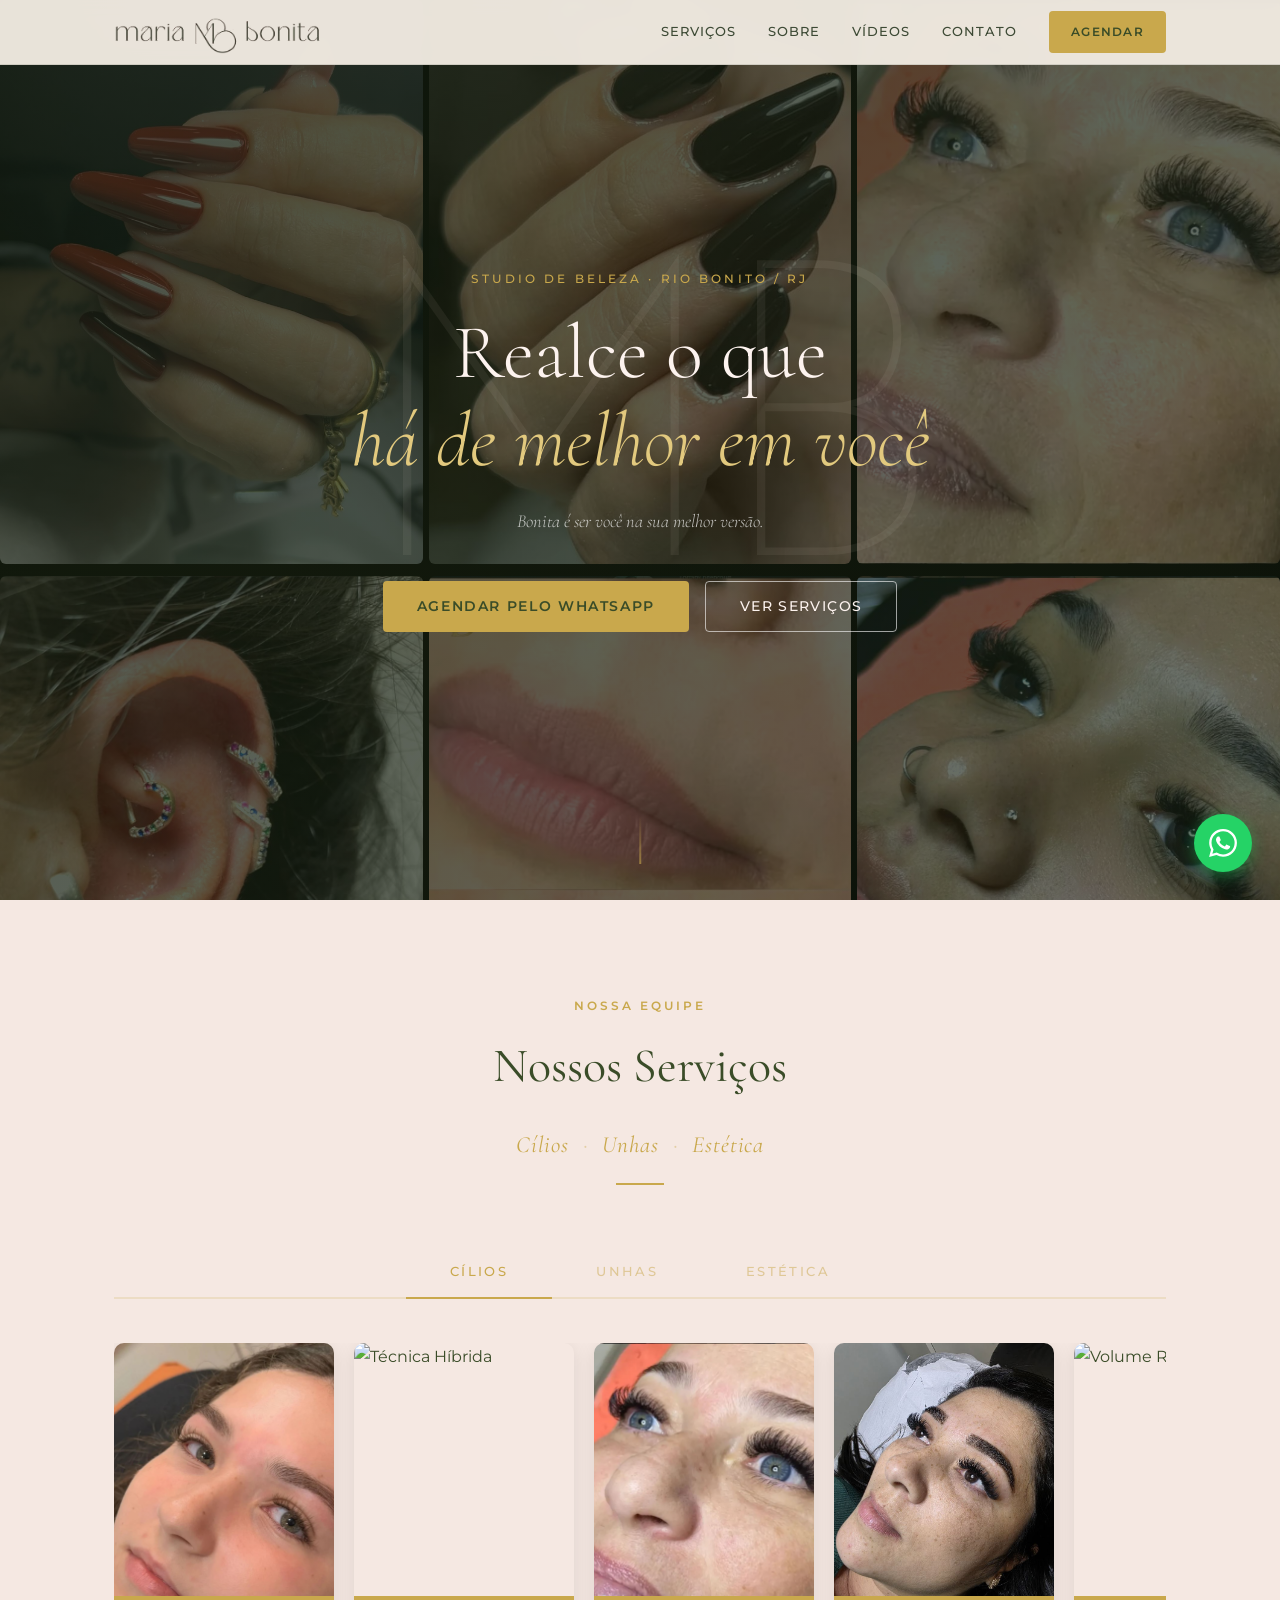
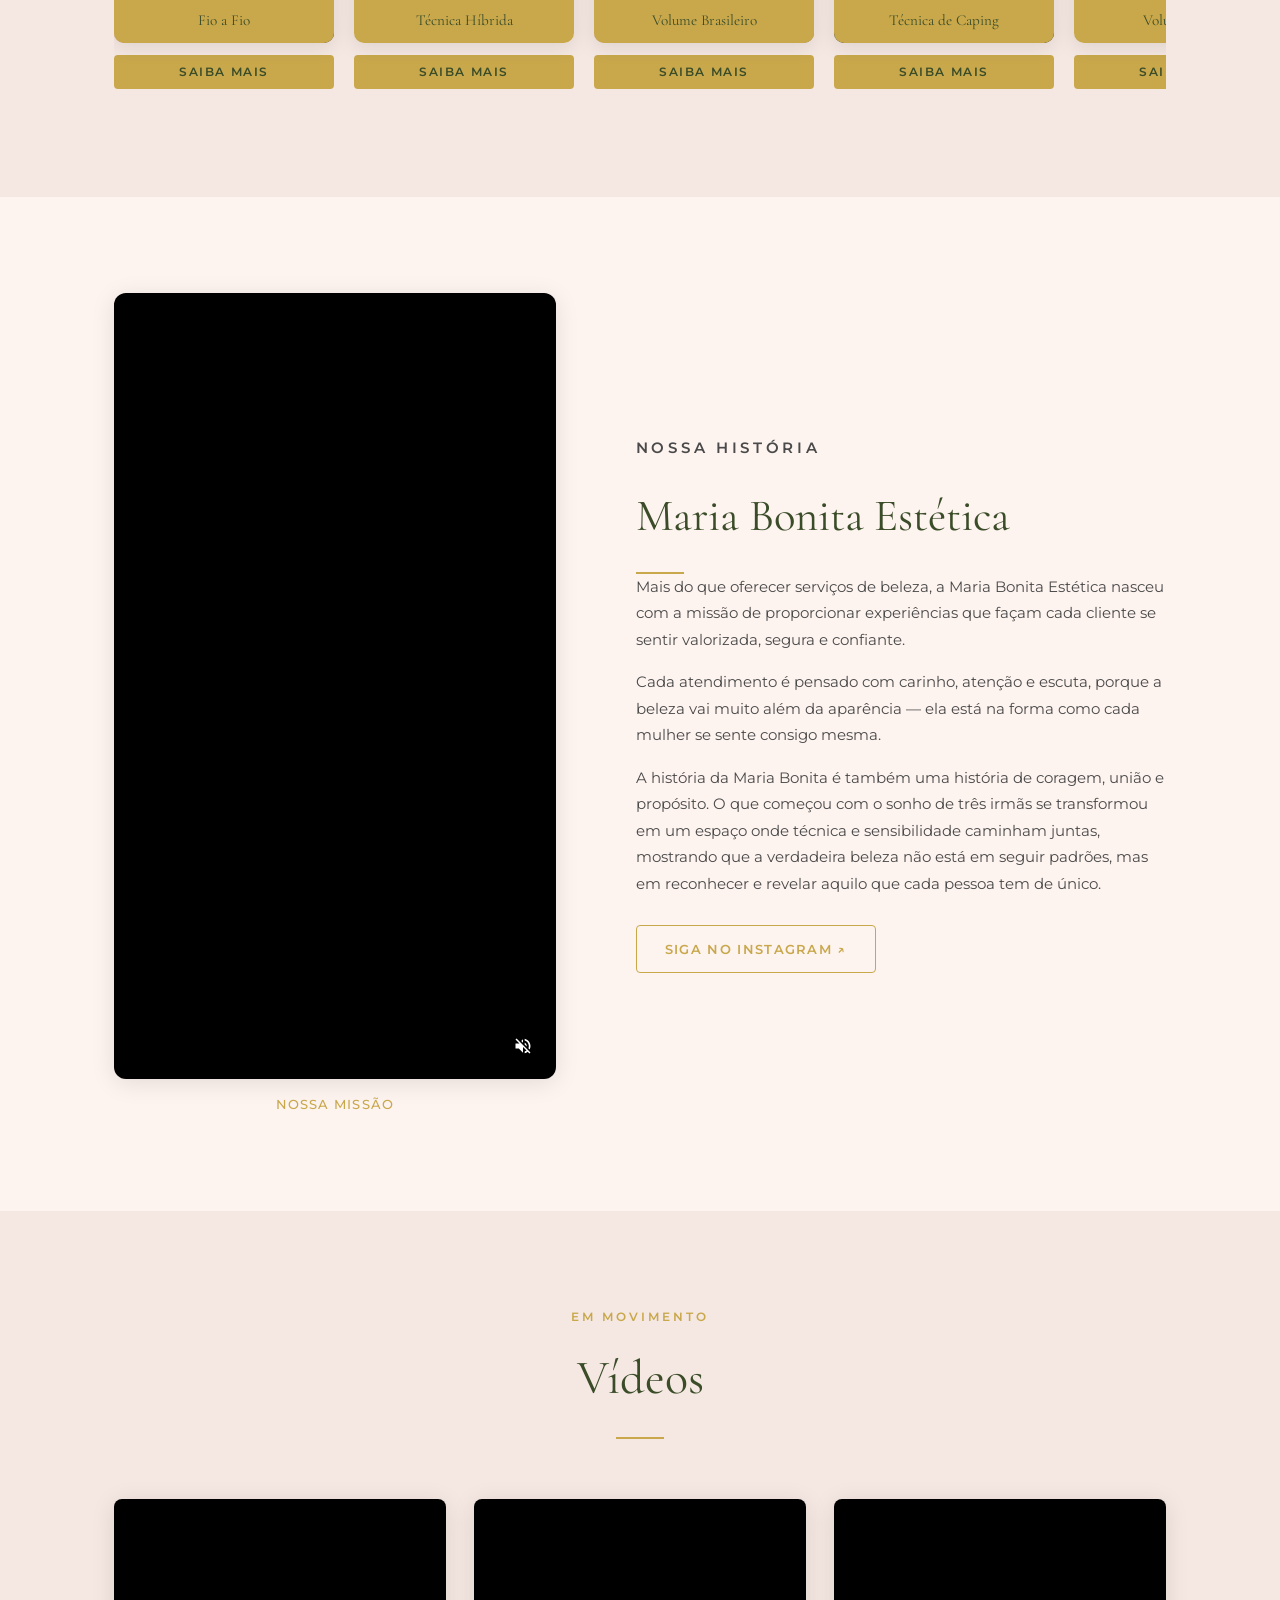
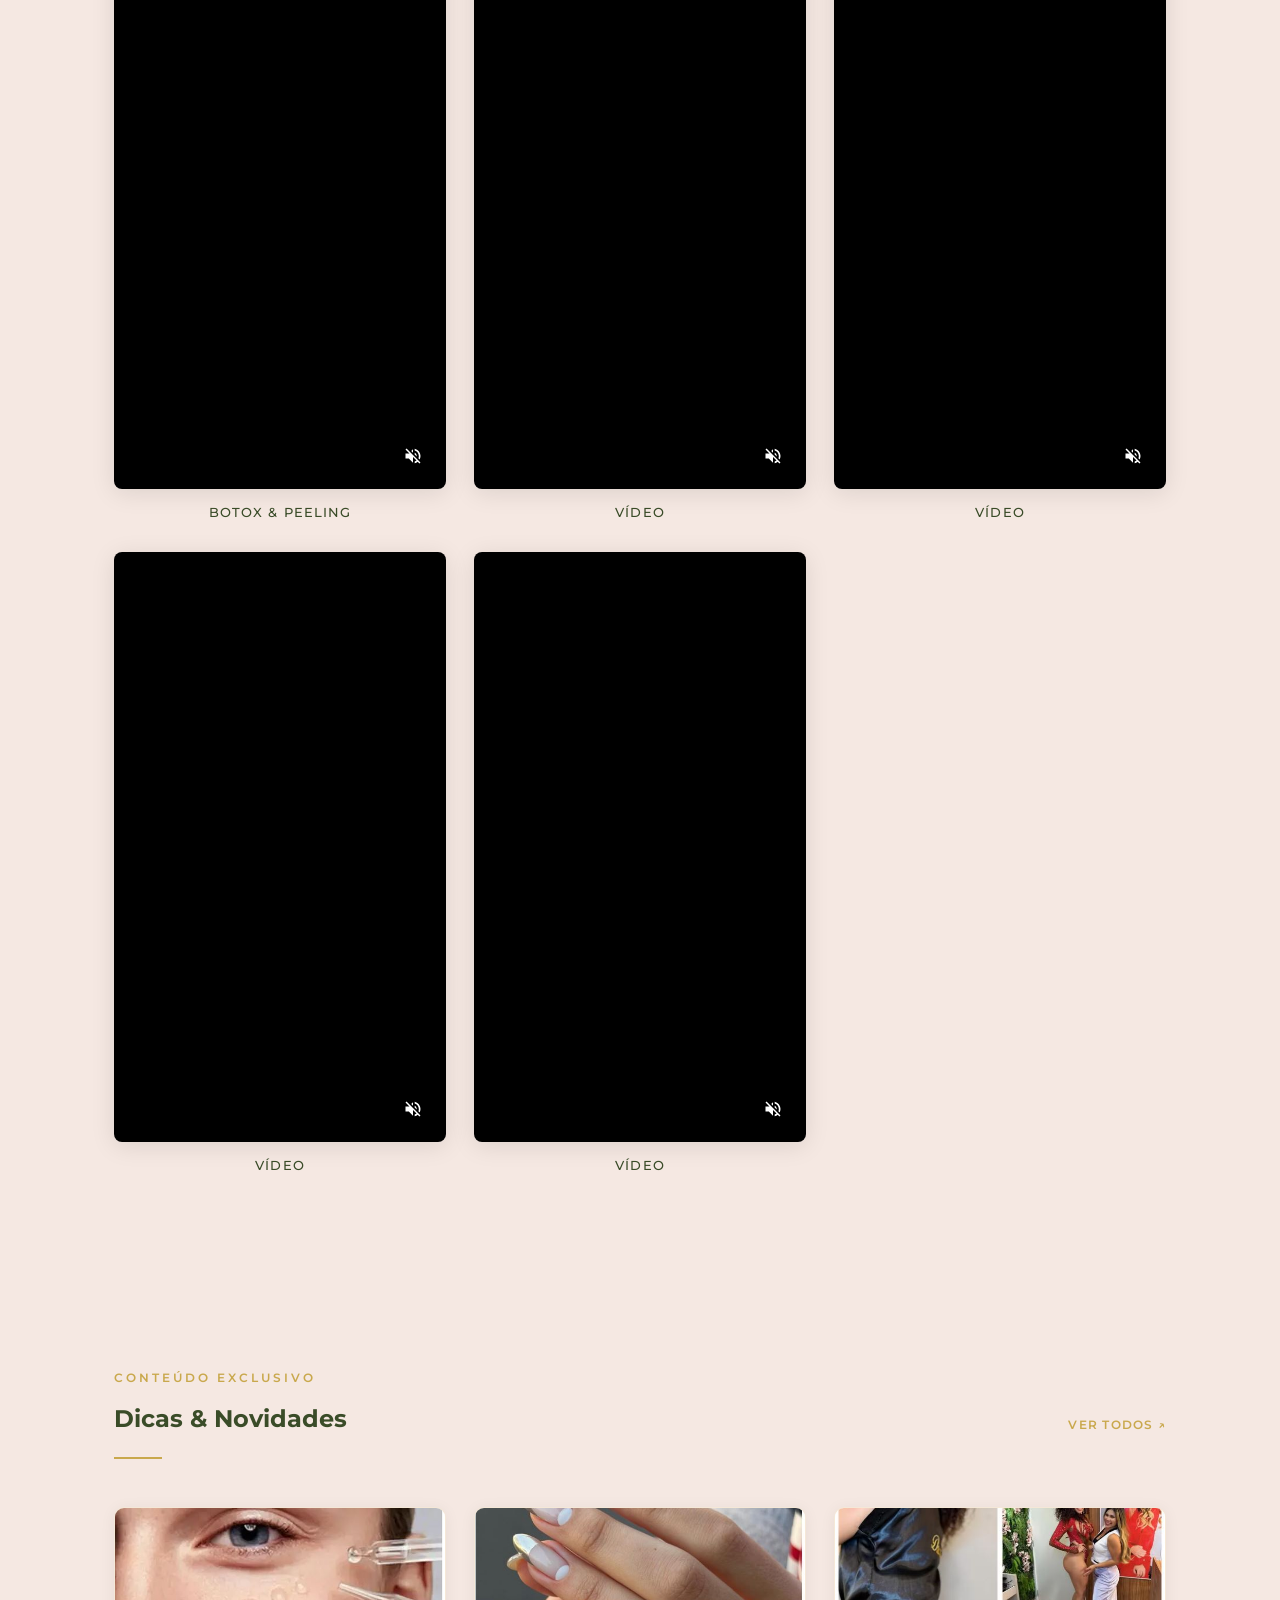
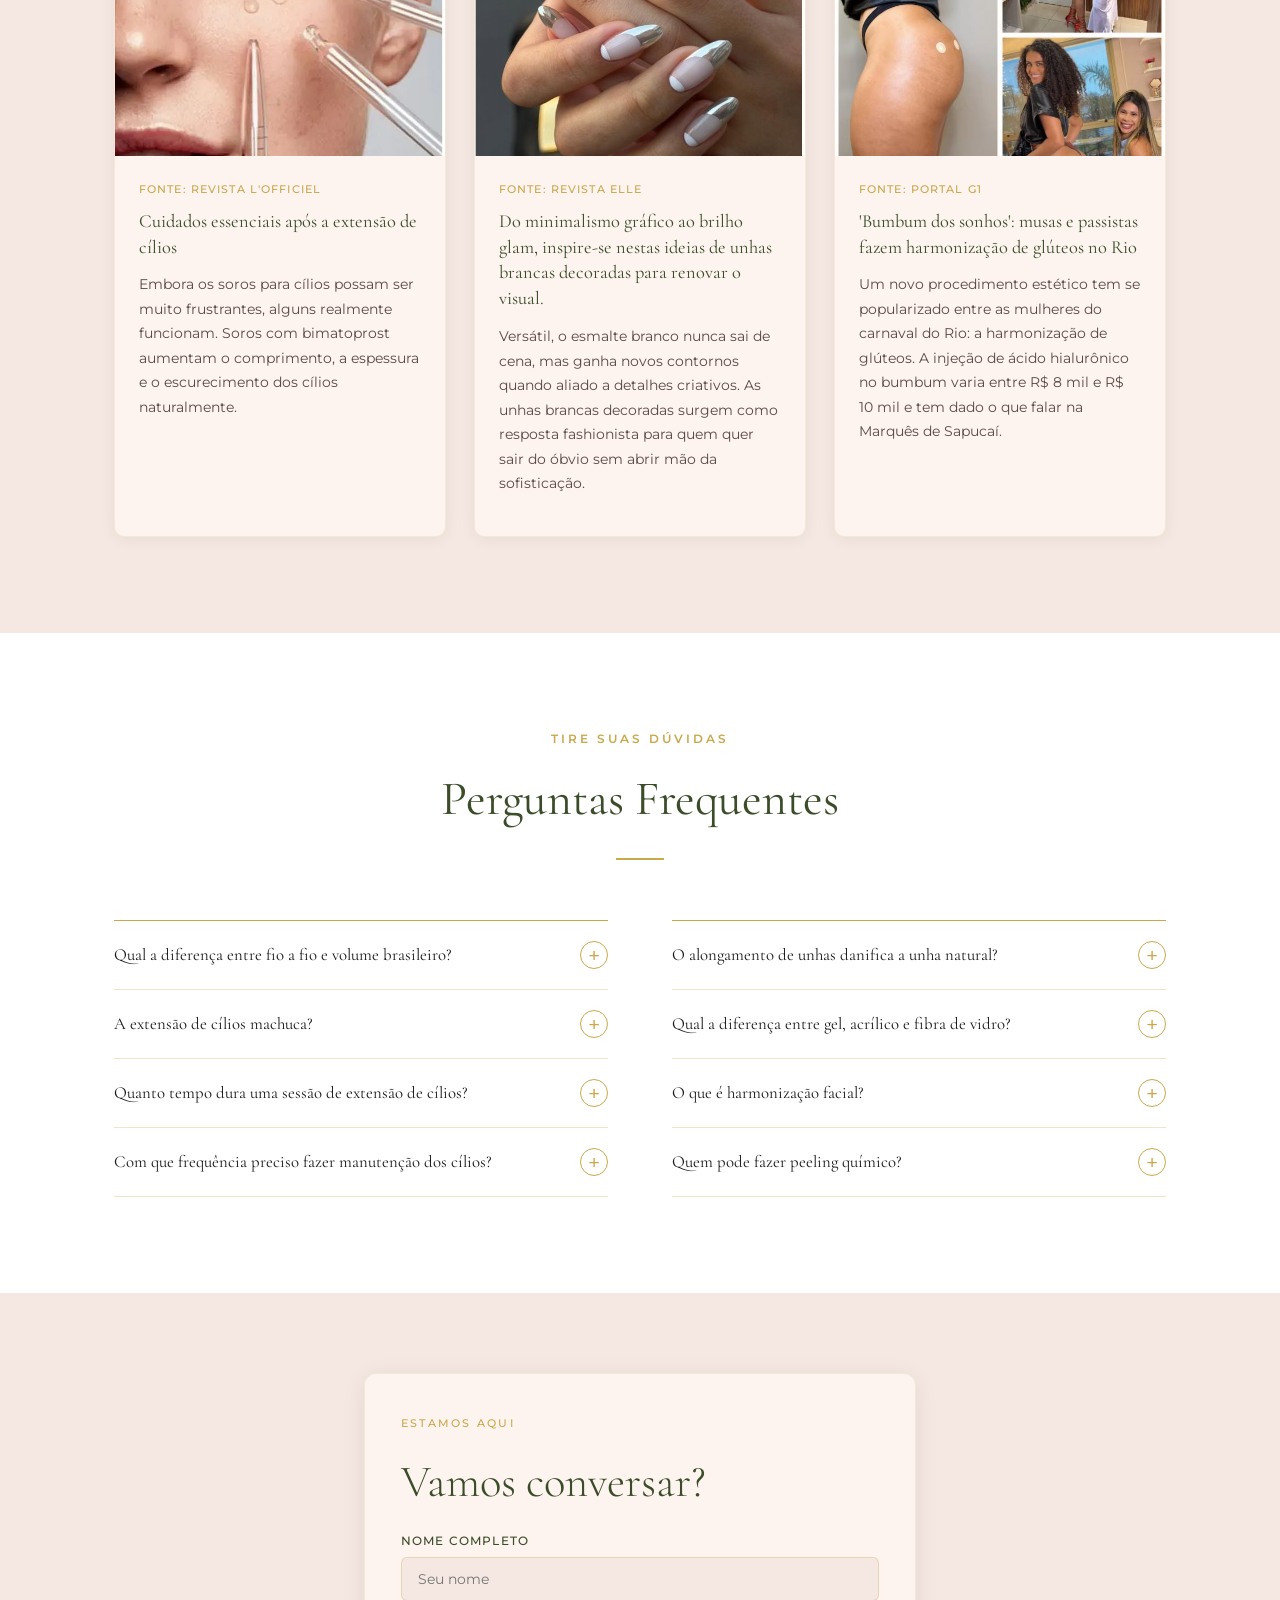
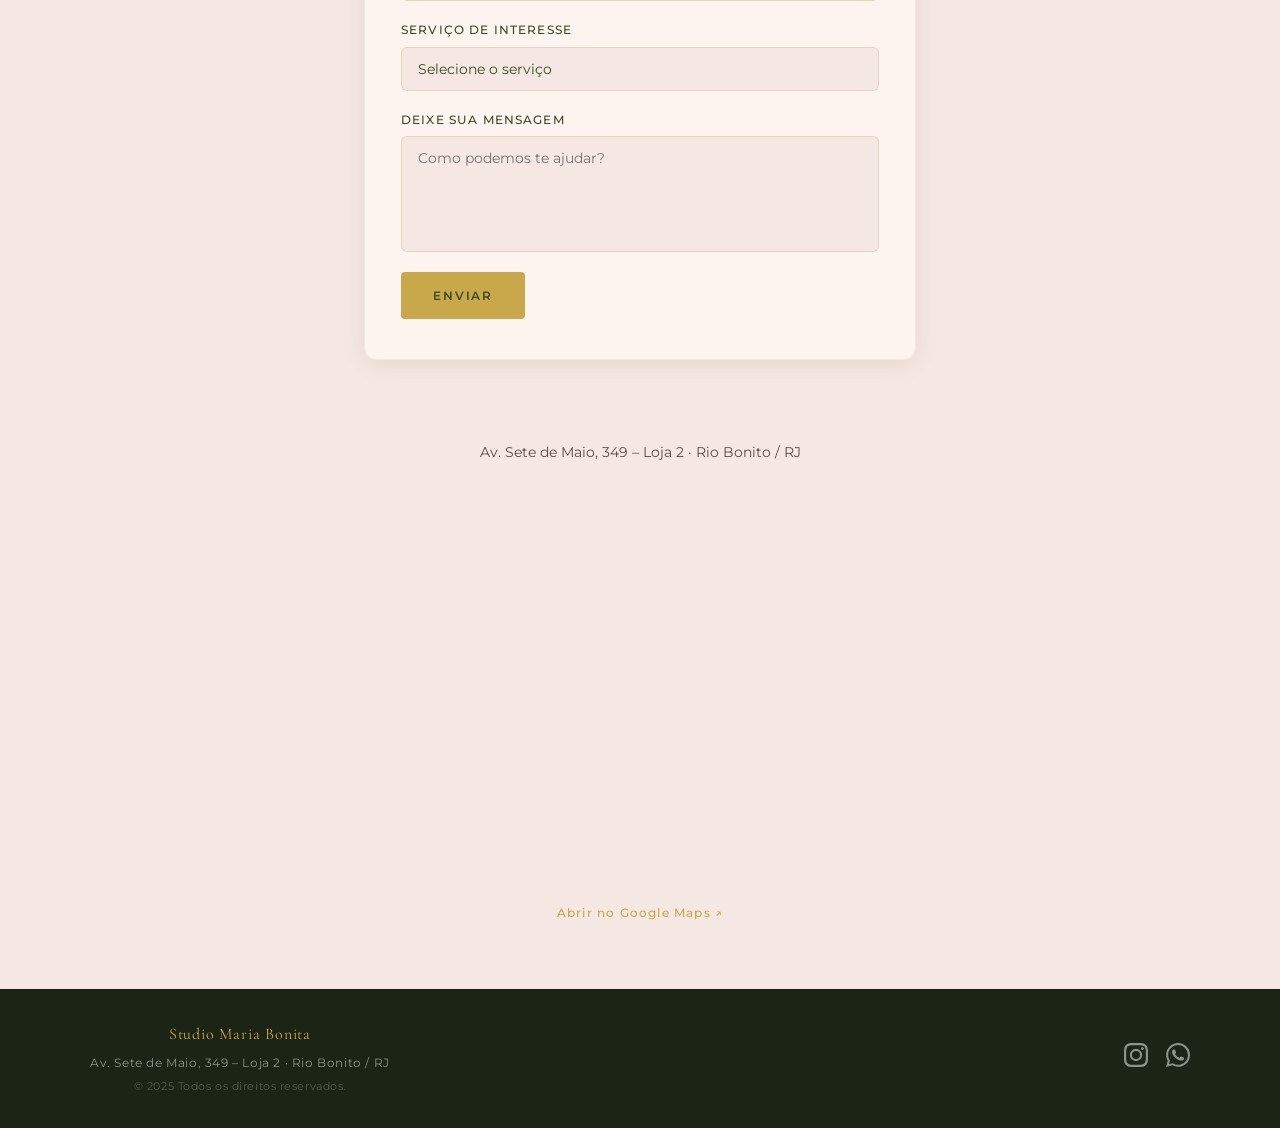
==== commit 6bf367f5: "Contato: formulario abre WhatsApp com mensagem pre-preenchida ao enviar Substitui envio por e-mail p" ====
--- a/index.html
+++ b/index.html
@@ -526,10 +526,7 @@
       <div class="contact-form-side">
         <p class="contact-eyebrow">Estamos aqui</p>
         <h2 class="contact-title">Vamos conversar?</h2>
-        <form class="contact-form" action="https://formsubmit.co/hugobenevenuto@gmail.com" method="POST">
-          <input type="hidden" name="_subject" value="Novo contato – Studio Maria Bonita" />
-          <input type="hidden" name="_captcha" value="false" />
-          <input type="hidden" name="_next" value="about:blank" />
+        <form class="contact-form" id="contactForm">
 
           <div class="form-group">
             <label for="nome">Nome Completo</label>
@@ -749,5 +746,16 @@
     });
   </script>
 
+  <script>
+    document.getElementById('contactForm').addEventListener('submit', function(e) {
+      e.preventDefault();
+      var nome     = document.getElementById('nome').value.trim();
+      var servico  = document.getElementById('servico').value.trim();
+      var mensagem = document.getElementById('mensagem').value.trim();
+      var texto    = 'Olá! Me chamo ' + nome + ', tenho interesse em ' + servico + ' e gostaria de: ' + mensagem;
+      window.open('https://wa.me/5521996194593?text=' + encodeURIComponent(texto), '_blank');
+    });
+  </script>
+
 </body>
 </html>
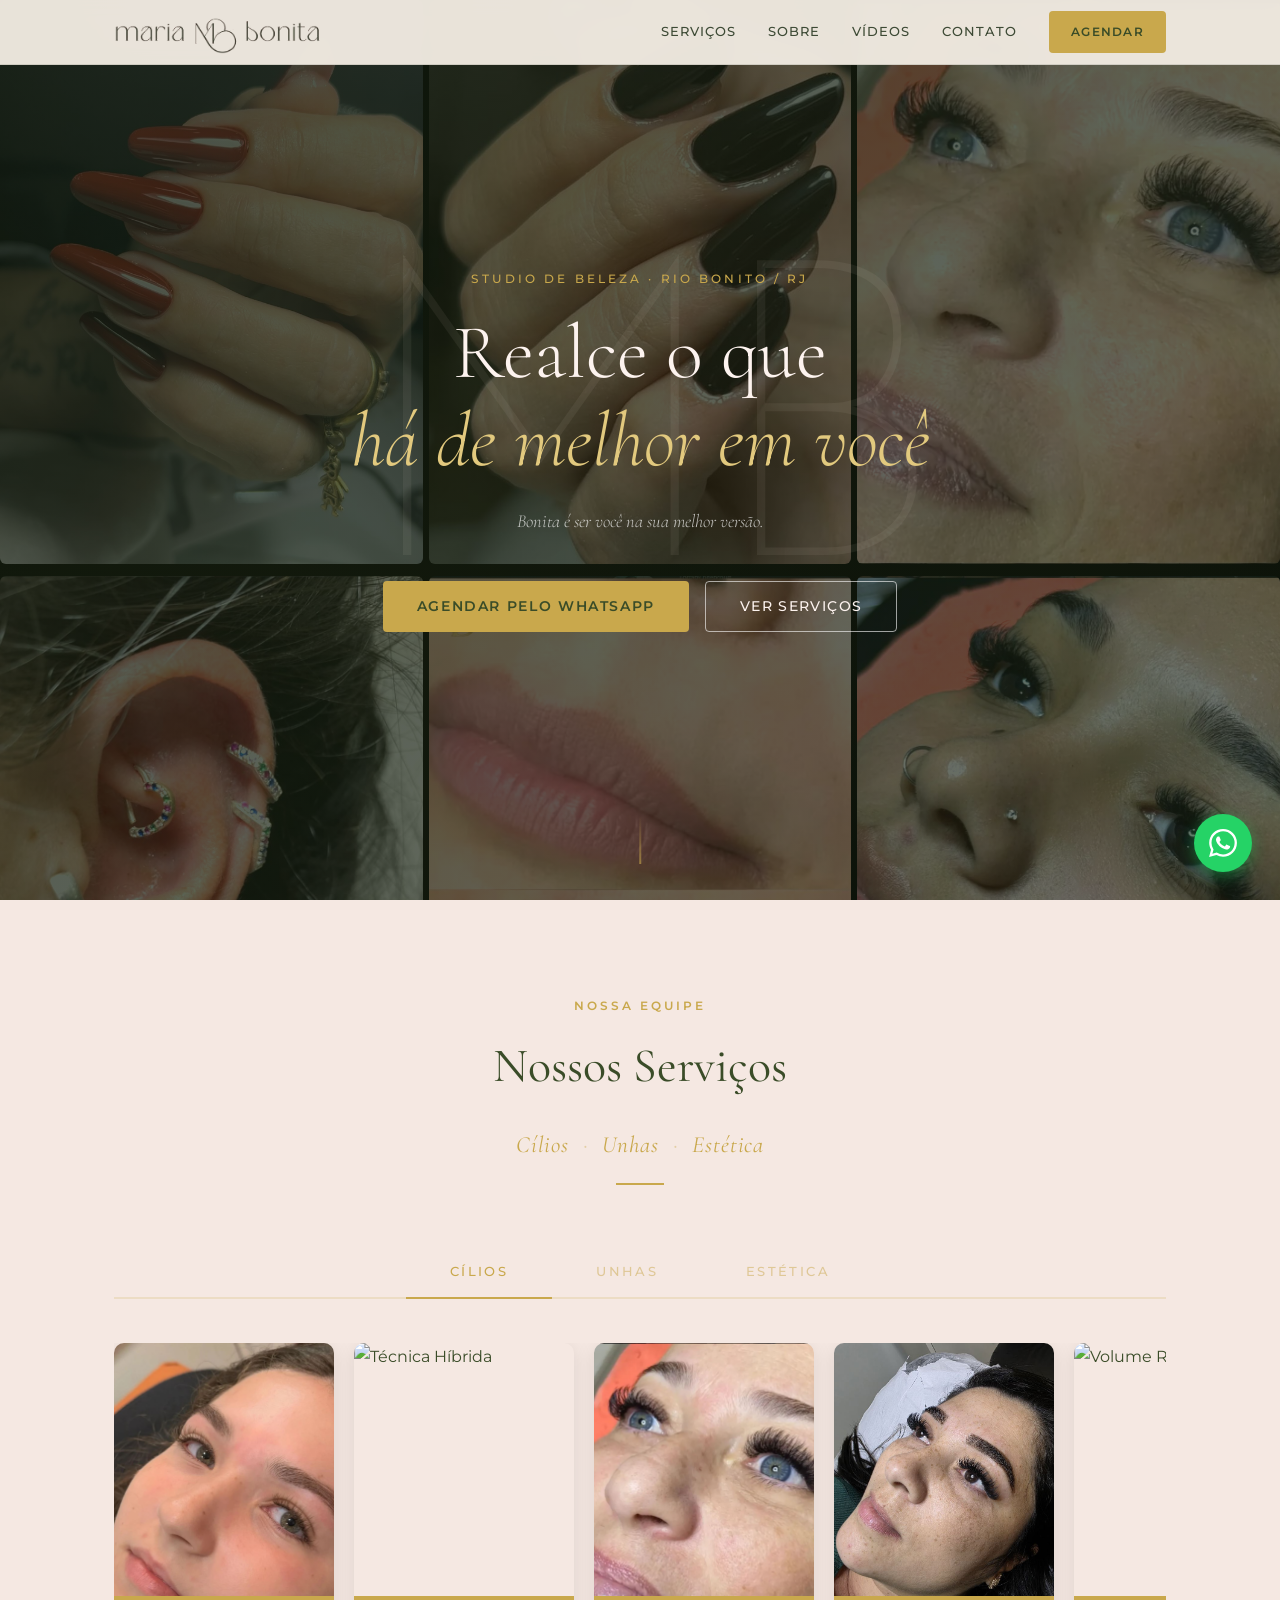
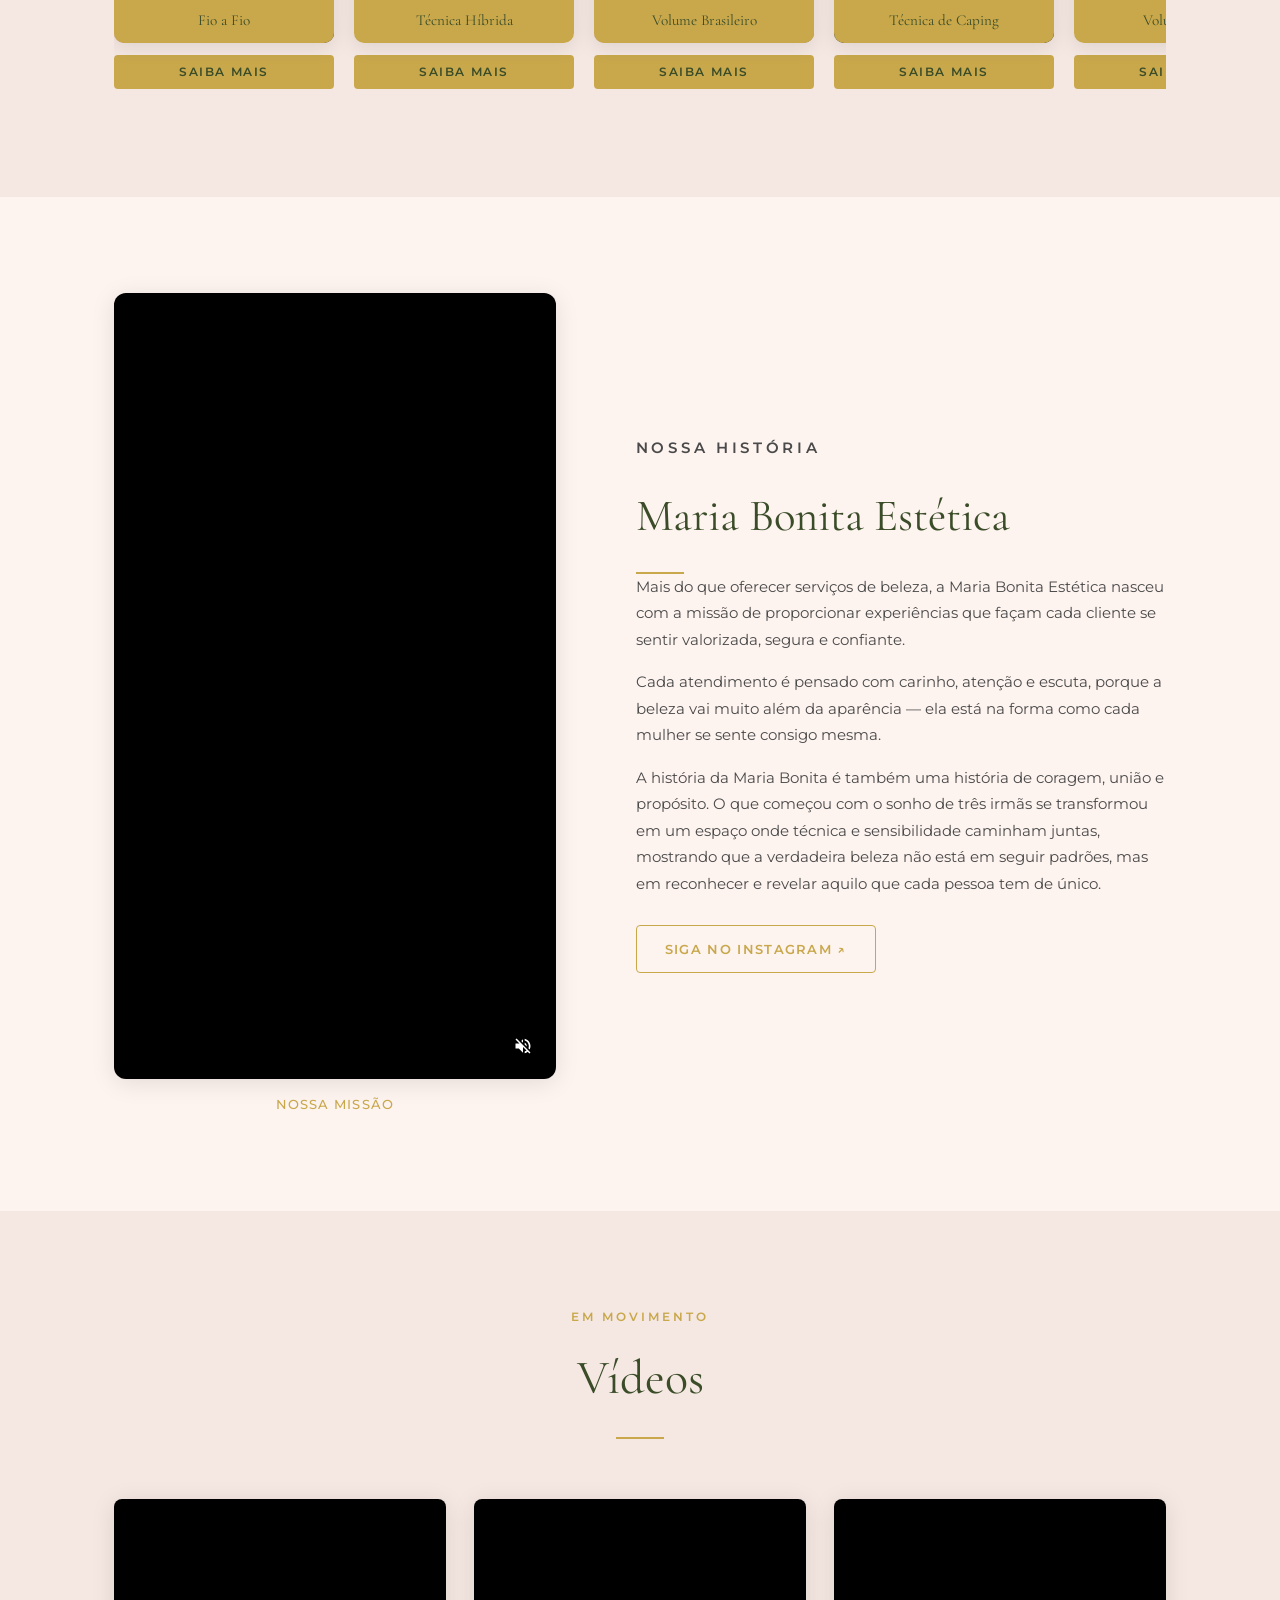
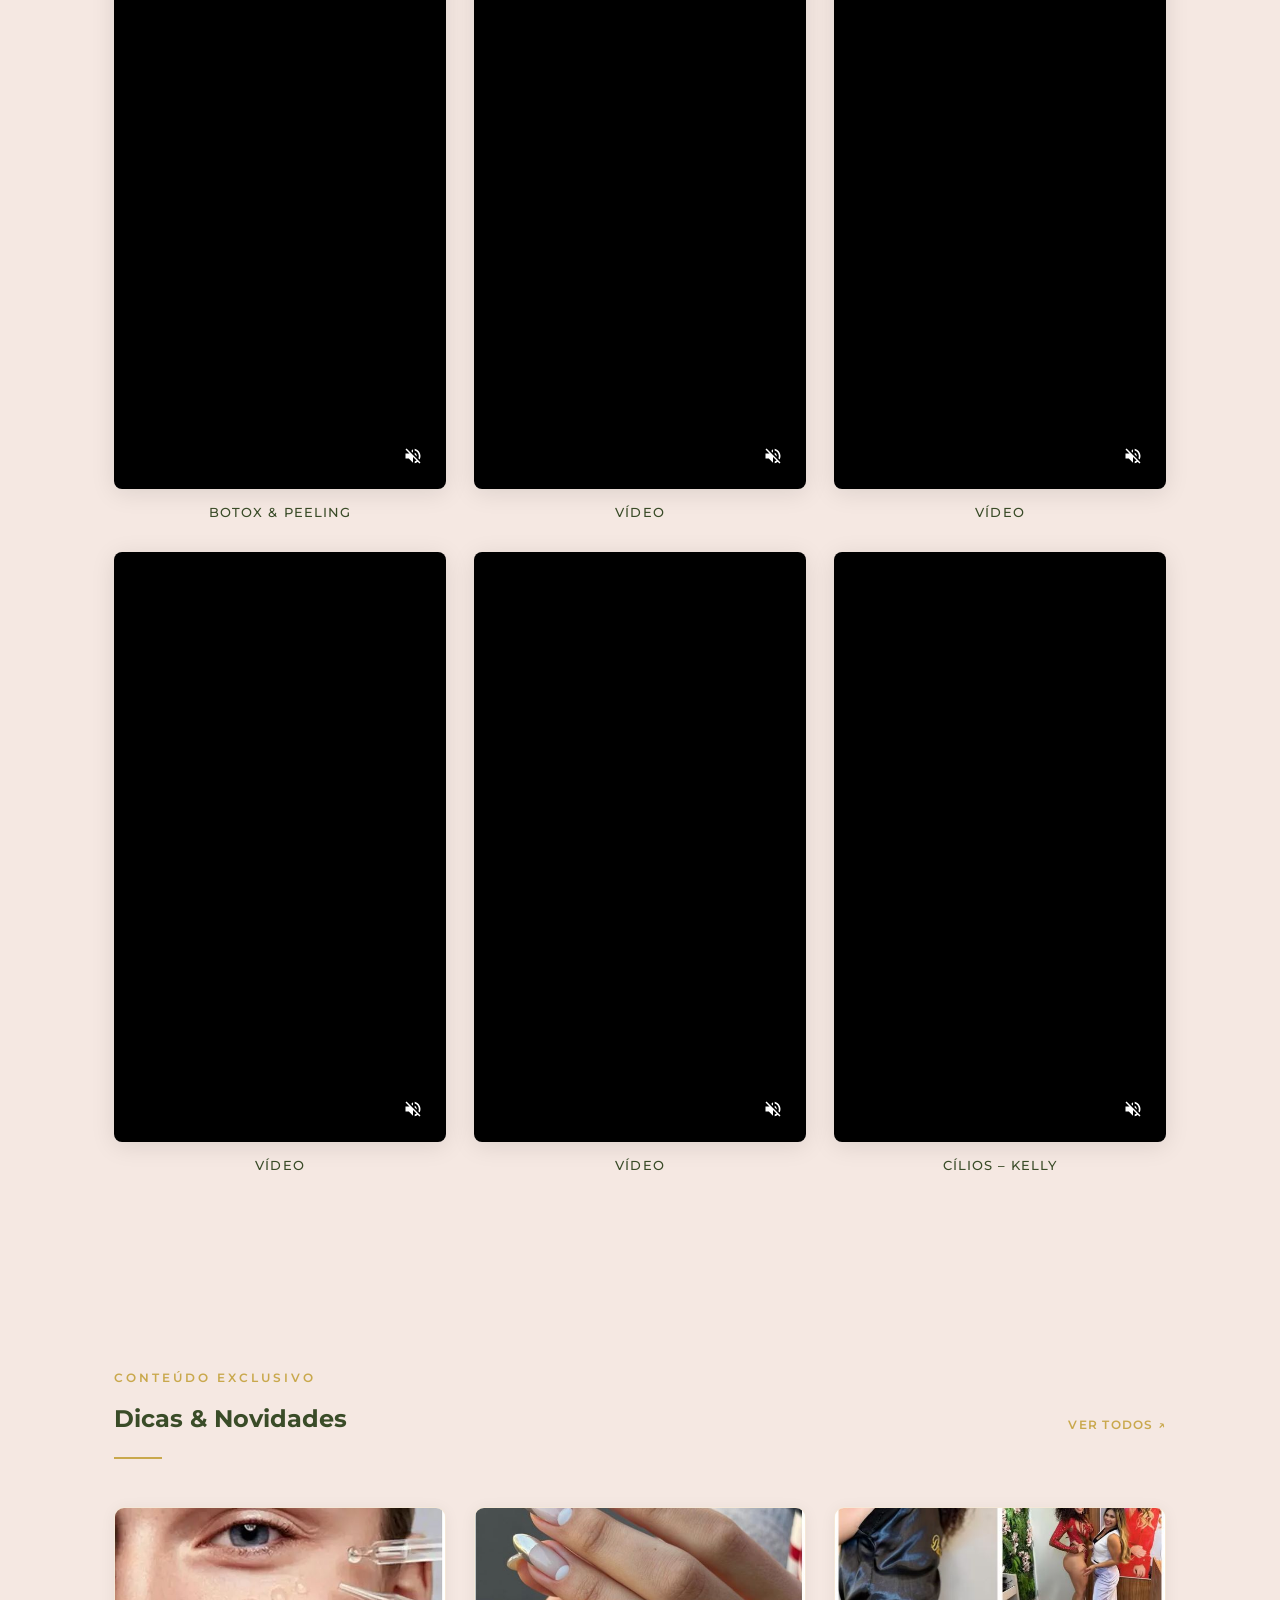
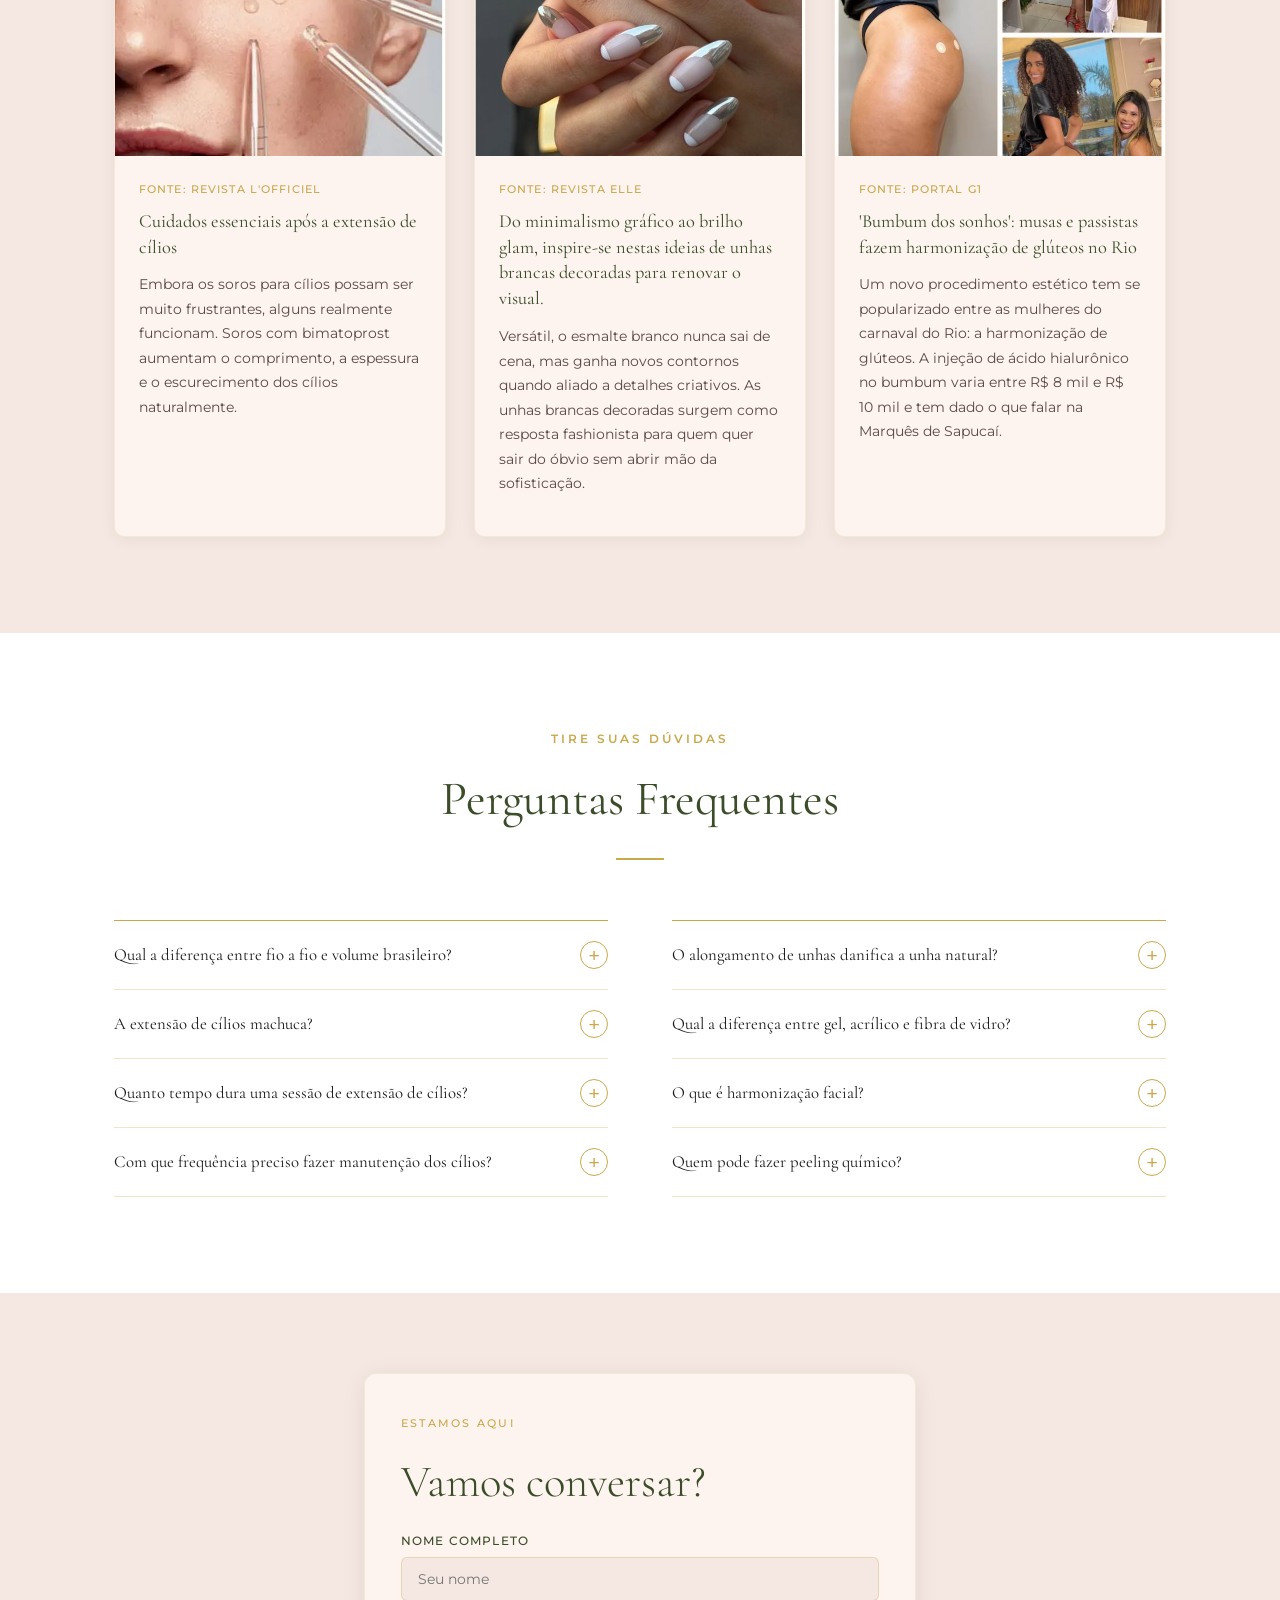
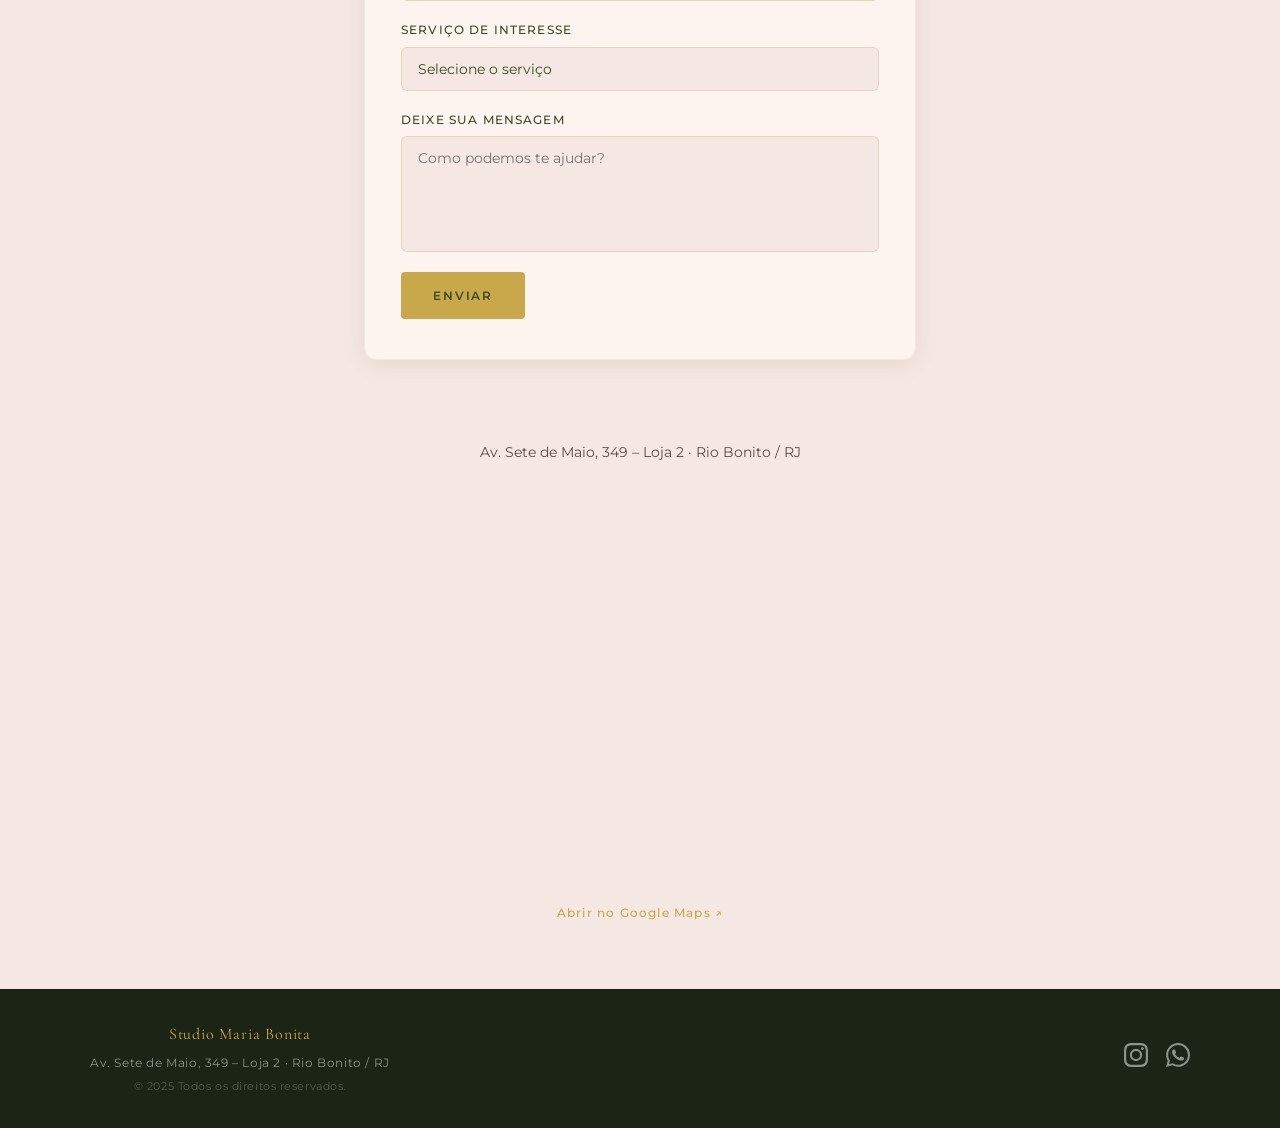
==== commit 0336fc4e: "Videos: adiciona video Cilios da Kelly na secao Em Movimento Co-Authored-By: Claude Sonnet 4.6 <nore" ====
--- a/index.html
+++ b/index.html
@@ -370,6 +370,17 @@
             </button>
           </div>
           <p class="video-label">Vídeo</p>
+        </div>
+
+        <div class="video-card">
+          <div class="video-wrap">
+            <video src="Kelly/cilios.mp4" muted loop playsinline autoplay></video>
+            <button class="video-sound-btn" aria-label="Ativar som">
+              <svg xmlns="http://www.w3.org/2000/svg" viewBox="0 0 24 24" fill="currentColor" width="20" height="20" class="icon-muted"><path d="M16.5 12c0-1.77-1.02-3.29-2.5-4.03v2.21l2.45 2.45c.03-.2.05-.41.05-.63zm2.5 0c0 .94-.2 1.82-.54 2.64l1.51 1.51C20.63 14.91 21 13.5 21 12c0-4.28-2.99-7.86-7-8.77v2.06c2.89.86 5 3.54 5 6.71zM4.27 3L3 4.27 7.73 9H3v6h4l5 5v-6.73l4.25 4.25c-.67.52-1.42.93-2.25 1.18v2.06c1.38-.31 2.63-.95 3.69-1.81L19.73 21 21 19.73l-9-9L4.27 3zM12 4L9.91 6.09 12 8.18V4z"/></svg>
+              <svg xmlns="http://www.w3.org/2000/svg" viewBox="0 0 24 24" fill="currentColor" width="20" height="20" class="icon-sound" style="display:none"><path d="M3 9v6h4l5 5V4L7 9H3zm13.5 3c0-1.77-1.02-3.29-2.5-4.03v8.05c1.48-.73 2.5-2.25 2.5-4.02zM14 3.23v2.06c2.89.86 5 3.54 5 6.71s-2.11 5.85-5 6.71v2.06c4.01-.91 7-4.49 7-8.77s-2.99-7.86-7-8.77z"/></svg>
+            </button>
+          </div>
+          <p class="video-label">Cílios – Kelly</p>
         </div>
 
       </div>
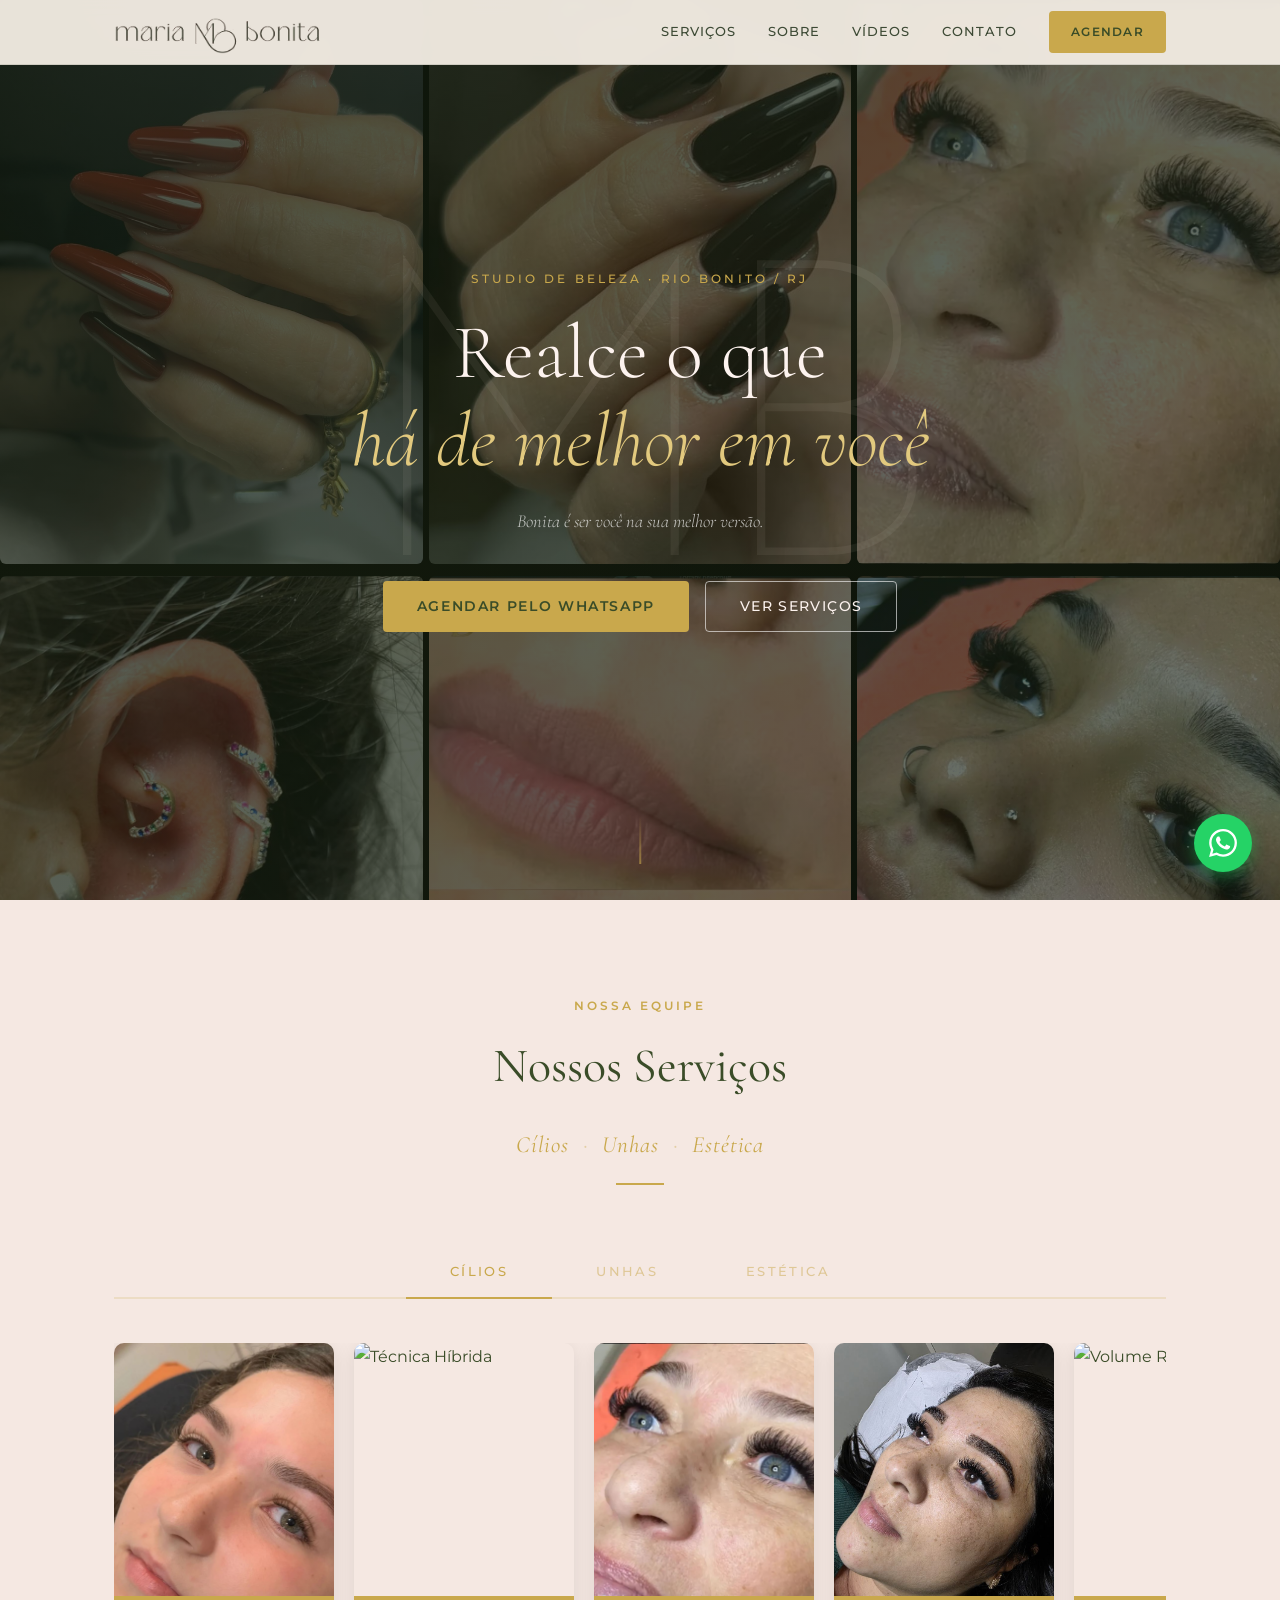
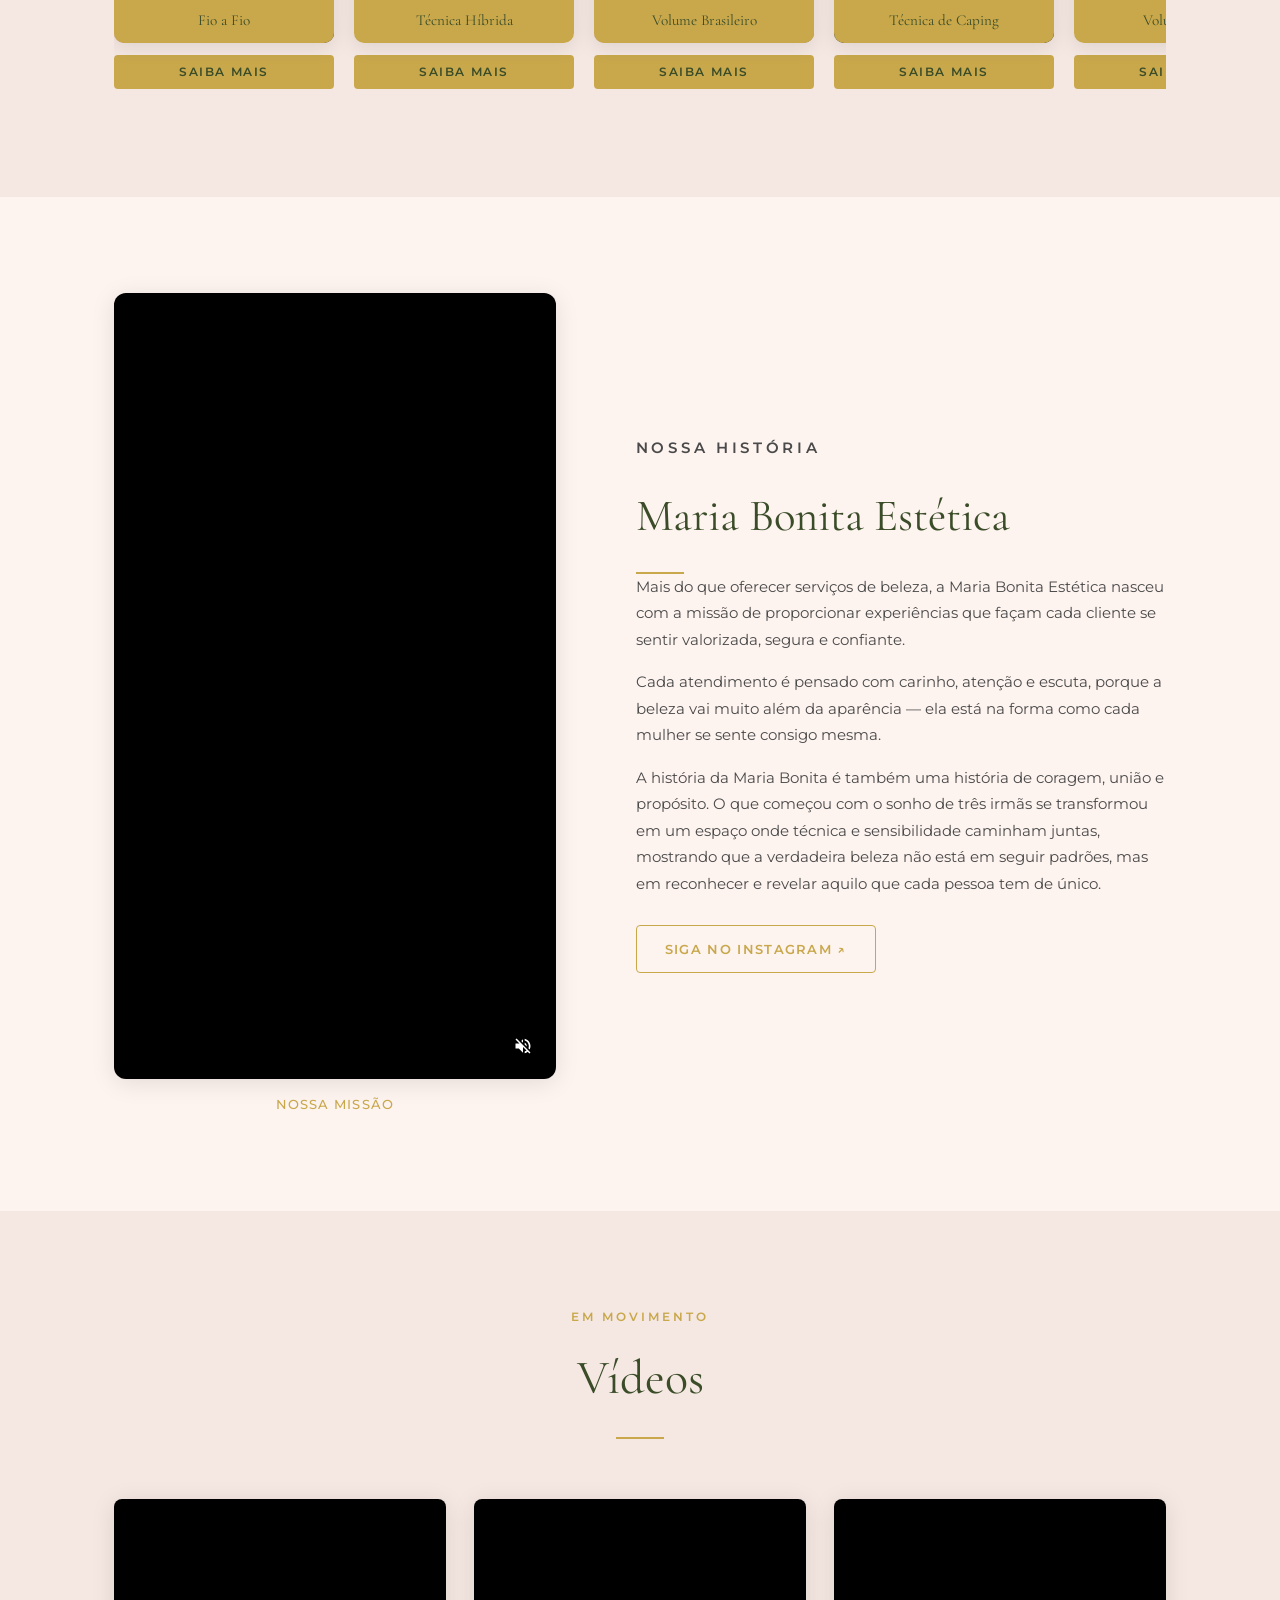
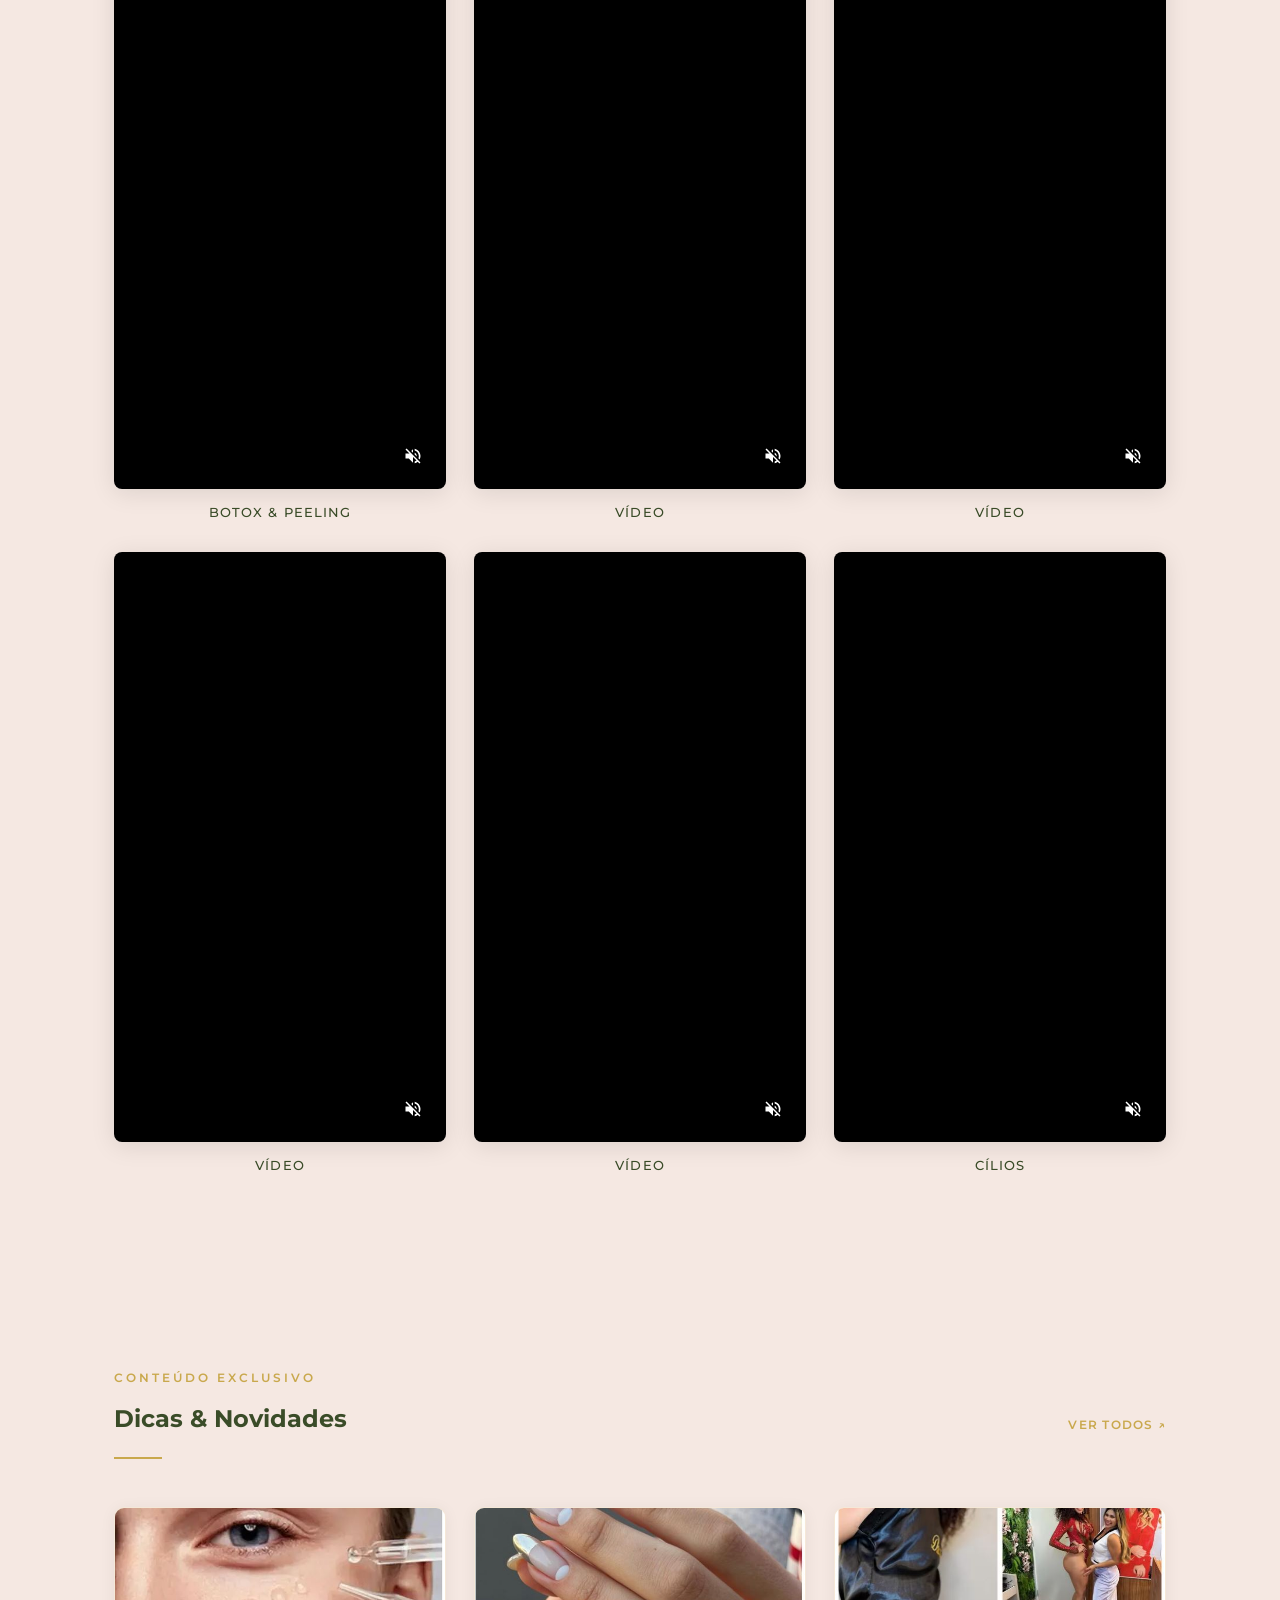
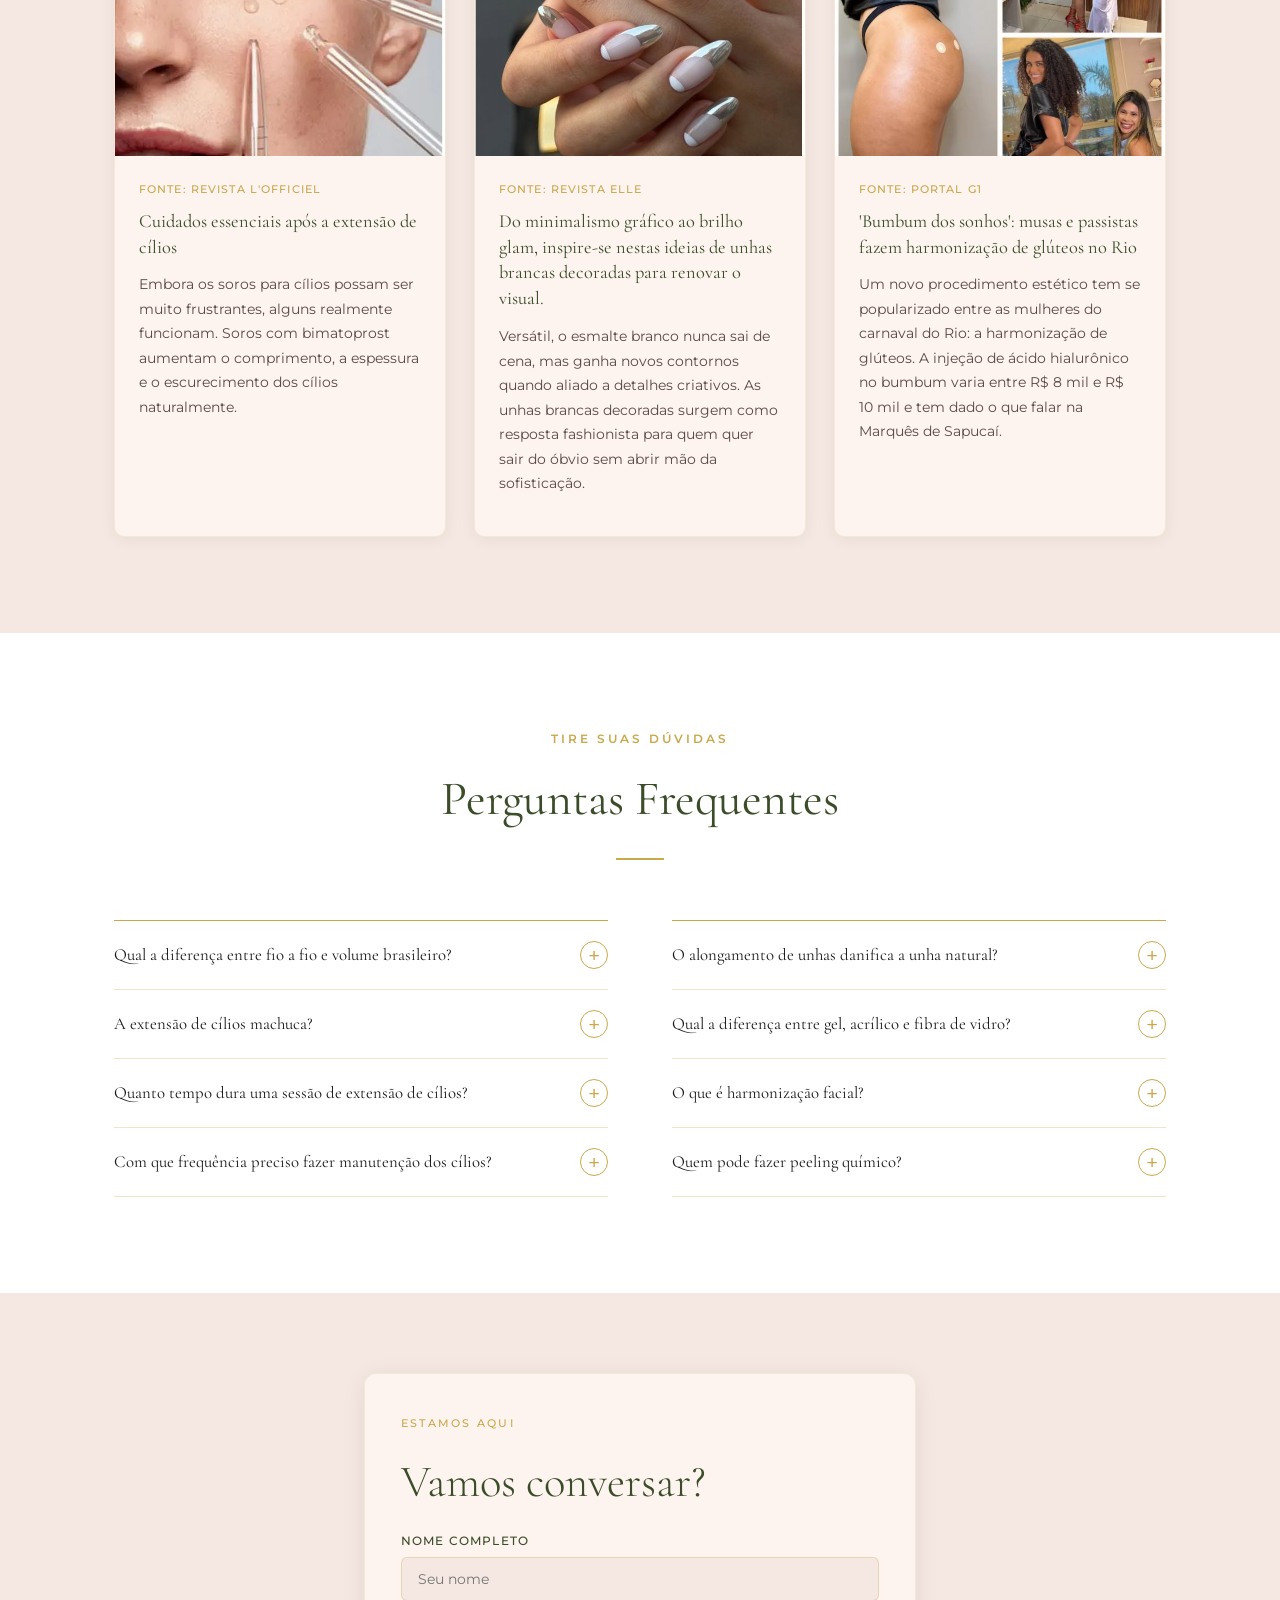
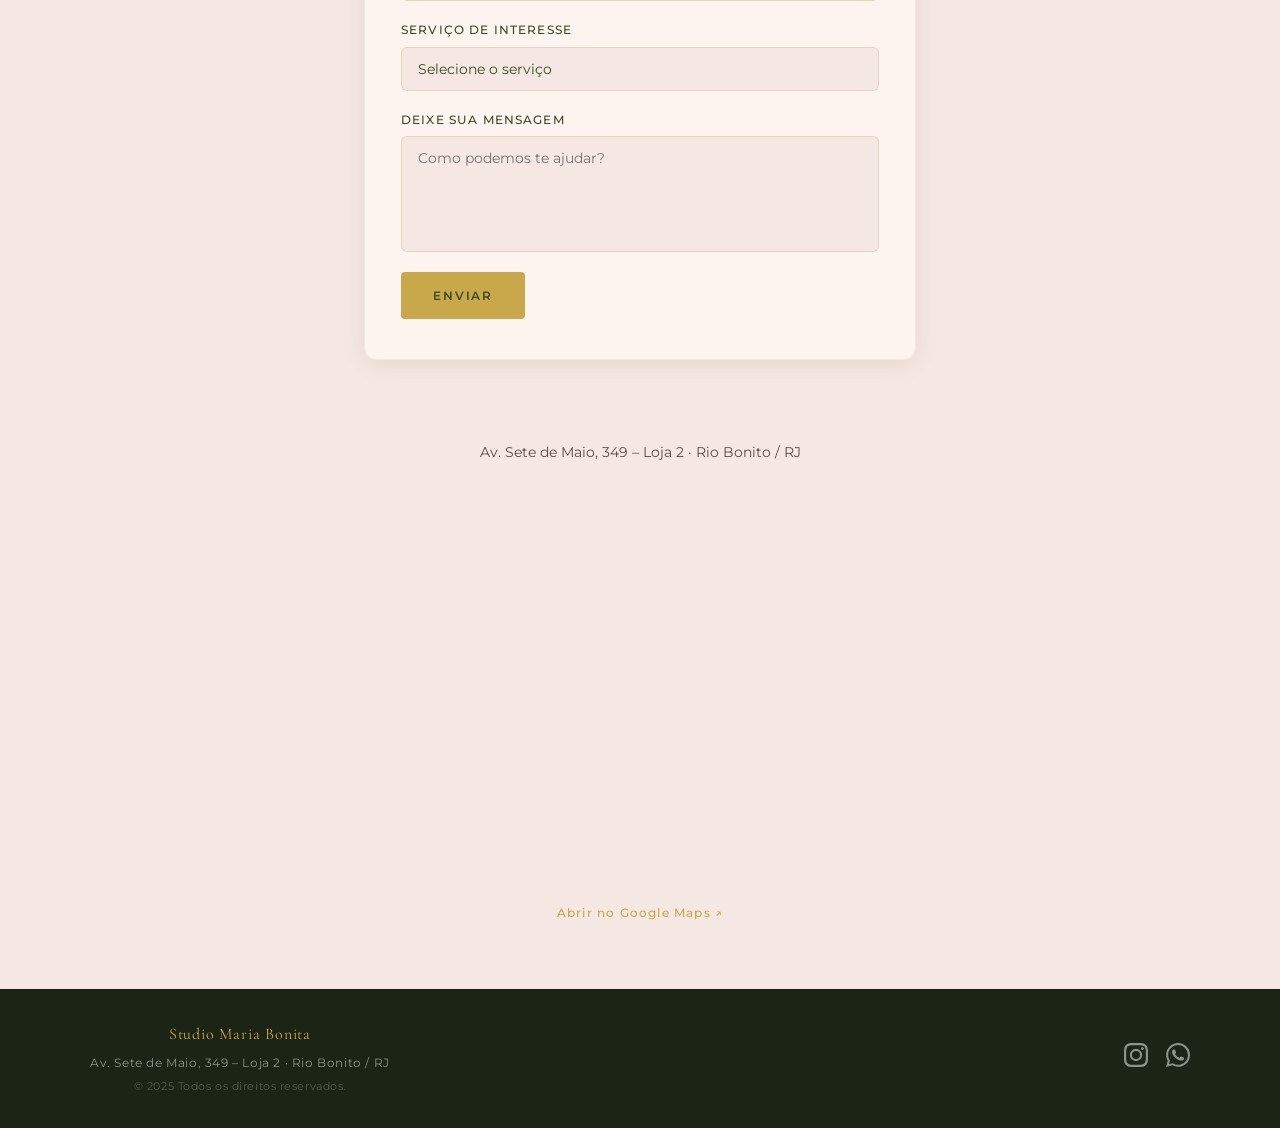
==== commit 0a48a33e: "Videos: label do card de cilios simplificado para 'Cilios' Co-Authored-By: Claude Sonnet 4.6 <norepl" ====
--- a/index.html
+++ b/index.html
@@ -380,7 +380,7 @@
               <svg xmlns="http://www.w3.org/2000/svg" viewBox="0 0 24 24" fill="currentColor" width="20" height="20" class="icon-sound" style="display:none"><path d="M3 9v6h4l5 5V4L7 9H3zm13.5 3c0-1.77-1.02-3.29-2.5-4.03v8.05c1.48-.73 2.5-2.25 2.5-4.02zM14 3.23v2.06c2.89.86 5 3.54 5 6.71s-2.11 5.85-5 6.71v2.06c4.01-.91 7-4.49 7-8.77s-2.99-7.86-7-8.77z"/></svg>
             </button>
           </div>
-          <p class="video-label">Cílios – Kelly</p>
+          <p class="video-label">Cílios</p>
         </div>
 
       </div>
